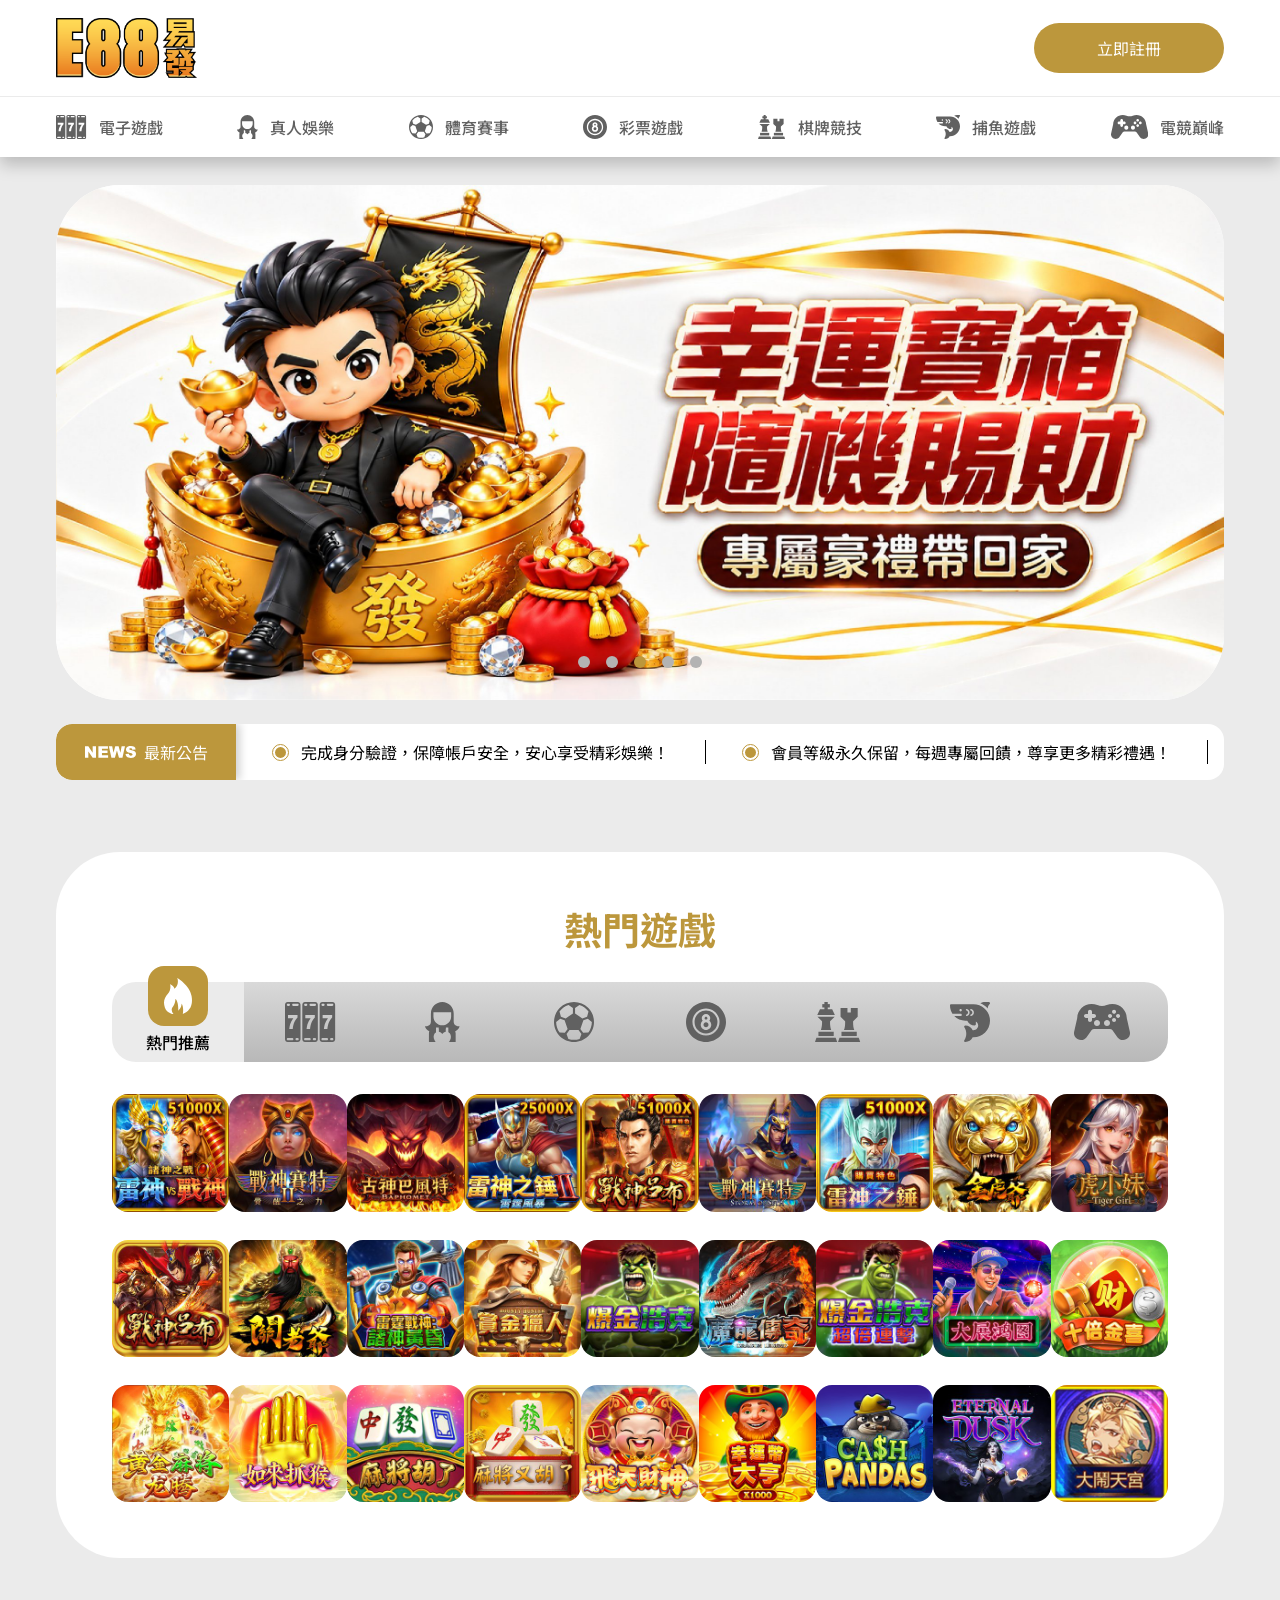
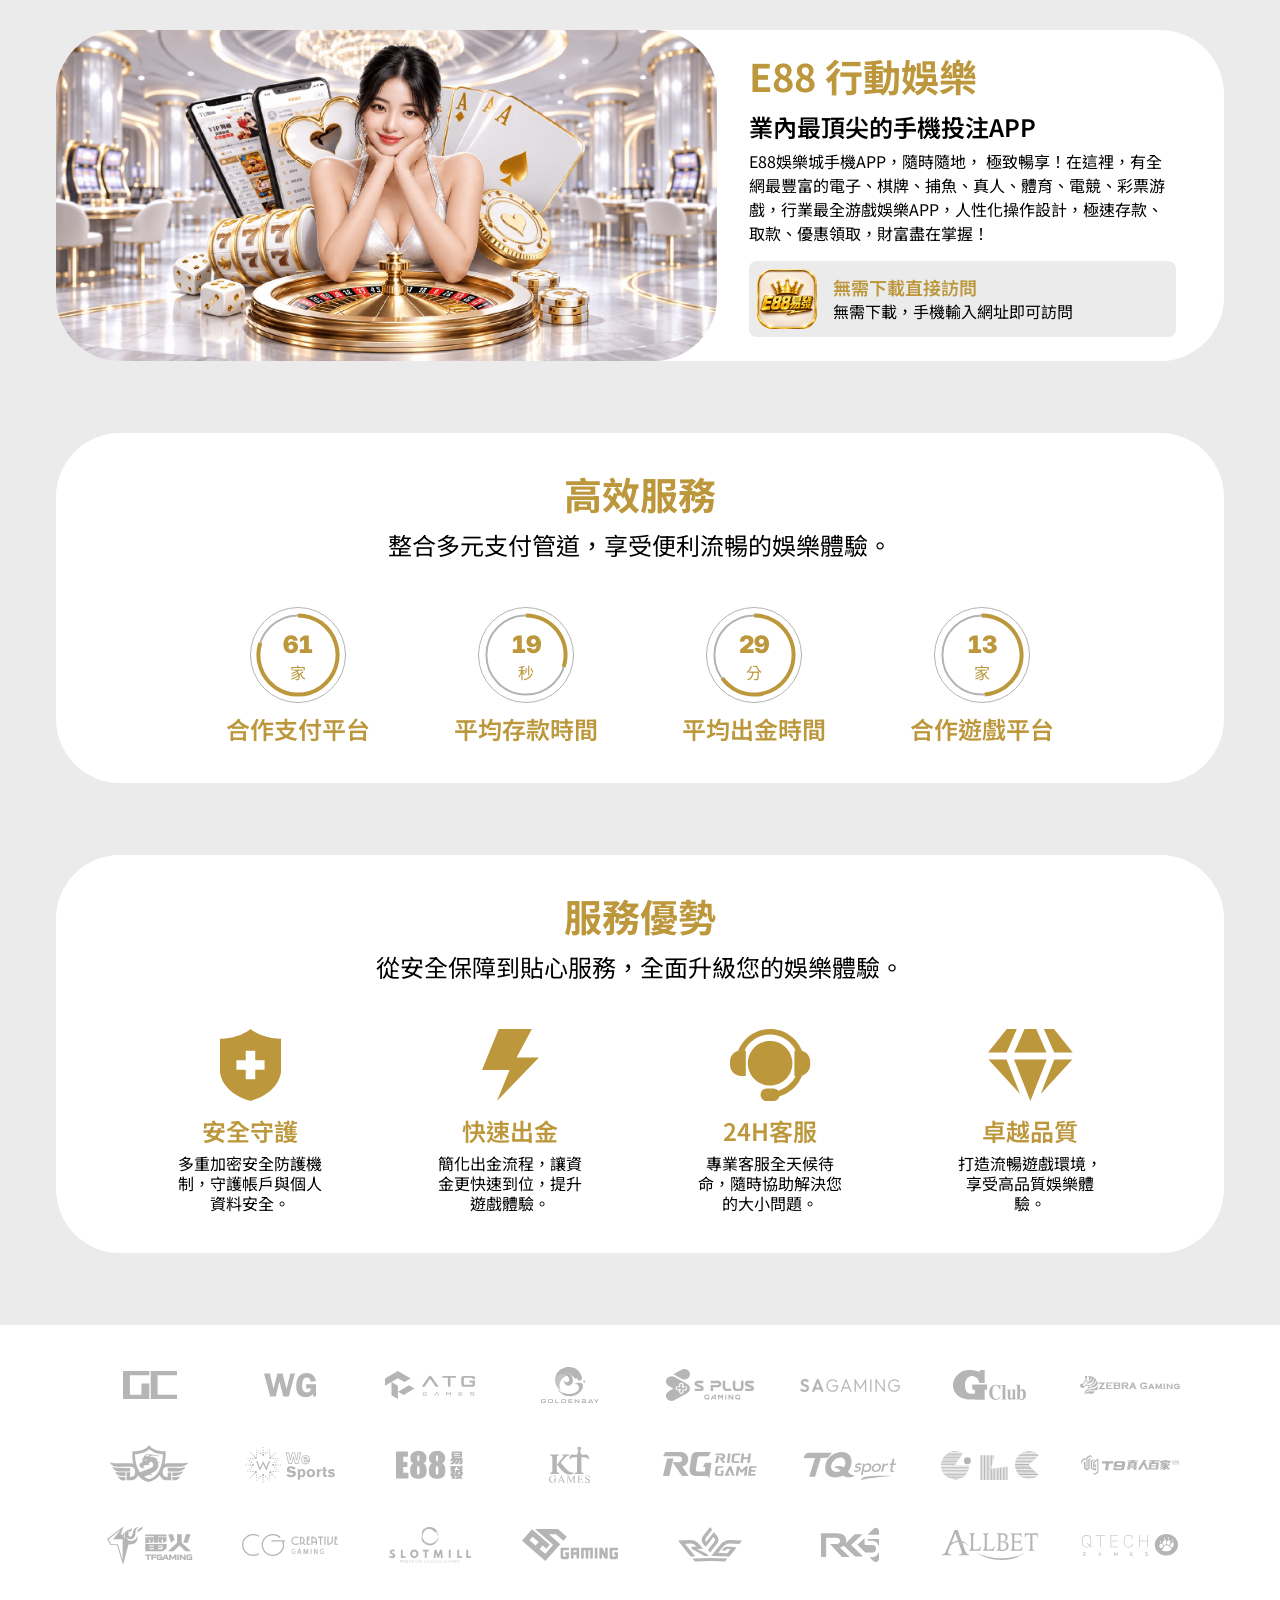
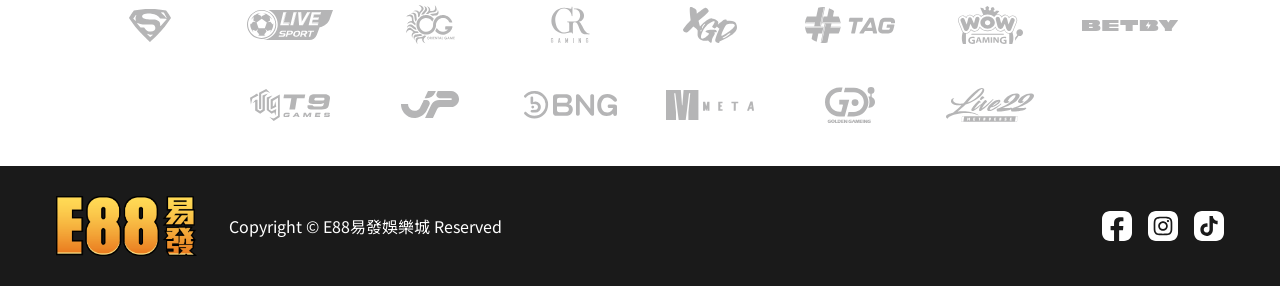
==== index.html @ bfb4b24e "upload" ====
<!doctype html>
<html lang="zh-Hant-TW">
<head>
  <meta charset="utf-8">
  <meta name="viewport" content="width=device-width, initial-scale=1">
  <title>E88易發娛樂城｜真人、電子與多元遊戲的線上娛樂平台</title>
  <link rel="icon" href="favicon.ico" sizes="any">
  <link rel="icon" type="image/png" sizes="32x32" href="assets/favicon/favicon-32.png">
  <link rel="icon" type="image/png" sizes="192x192" href="assets/favicon/favicon-192.png">
  <link rel="apple-touch-icon" href="assets/favicon/apple-touch-icon.png">
  <link rel="preconnect" href="https://fonts.googleapis.com">
  <link rel="preconnect" href="https://fonts.gstatic.com" crossorigin>
  <link href="https://fonts.googleapis.com/css2?family=Inter:wght@900&family=Noto+Sans+TC:wght@400;500;600;700&display=swap" rel="stylesheet">
  <link rel="stylesheet" href="styles.css">
</head>
<body>

<!-- ===== Header ===== -->
<header class="site-header">
  <div class="topbar">
    <div class="container topbar__inner">
      <a href="#" class="logo"><img src="assets/img/logo.png" alt="E88 易發娛樂城"></a>
      <a href="https://e88game.com/pc/new_register" class="btn-primary">立即註冊</a>
    </div>
  </div>
  <nav class="catnav" aria-label="遊戲分類">
    <ul class="container catnav__list">
      <li><button type="button" class="catnav__item" data-menu="slot" aria-expanded="false" aria-controls="menu-slot"><svg class="catnav__icon" viewBox="0 0 51 40" width="30.6" height="24" aria-hidden="true"><path d="M12.8411 0H2.67176C1.19668 0 0 1.19668 0 2.67177V37.3282C0 38.8033 1.19668 40 2.67176 40H12.8411C14.3162 40 15.5128 38.8033 15.5128 37.3282V2.67177C15.5128 1.19668 14.3178 0 12.8411 0ZM2.86063 1.79746H3.94822C4.53434 1.79746 5.01139 2.27288 5.01139 2.86063C5.01139 3.44676 4.53597 3.9238 3.94822 3.9238H2.86063C2.2745 3.9238 1.79745 3.44839 1.79745 2.86063C1.79908 2.27288 2.2745 1.79746 2.86063 1.79746ZM7.31356 38.2025H2.86063C2.2745 38.2025 1.79745 37.7271 1.79745 37.1394C1.79745 36.5532 2.27287 36.0762 2.86063 36.0762H7.31193C7.89806 36.0762 8.3751 36.5516 8.3751 37.1394C8.3751 37.7271 7.89969 38.2025 7.31356 38.2025ZM7.74502 27.0384H4.25593C4.46108 25.057 4.75414 23.4468 5.13838 22.2061C5.78963 20.0847 6.85117 18.0707 8.32137 16.1657H2.99413V12.9632H12.5203V15.4754C11.4848 16.4474 10.578 17.6799 9.79809 19.1762C8.60793 21.4897 7.92411 24.1094 7.74502 27.0384ZM12.6538 38.2025H11.5662C10.9801 38.2025 10.5031 37.7271 10.5031 37.1394C10.5031 36.5532 10.9785 36.0762 11.5662 36.0762H12.6538C13.24 36.0762 13.717 36.5516 13.717 37.1394C13.7154 37.7271 13.24 38.2025 12.6538 38.2025ZM12.6538 3.92217H8.20252C7.61639 3.92217 7.13935 3.44676 7.13935 2.859C7.13935 2.27288 7.61477 1.79583 8.20252 1.79583H12.6538C13.24 1.79583 13.717 2.27125 13.717 2.859C13.7154 3.44676 13.24 3.92217 12.6538 3.92217Z" fill="currentColor"/>
<path d="M30.1609 0H19.9916C18.5165 0 17.3198 1.19668 17.3198 2.67177V37.3282C17.3198 38.8033 18.5165 40 19.9916 40H30.1609C31.636 40 32.8327 38.8033 32.8327 37.3282V2.67177C32.8327 1.19668 31.636 0 30.1609 0ZM20.1804 1.79746H21.268C21.8542 1.79746 22.3312 2.27288 22.3312 2.86063C22.3312 3.44676 21.8558 3.9238 21.268 3.9238H20.1804C19.5943 3.9238 19.1173 3.44839 19.1173 2.86063C19.1173 2.27288 19.5927 1.79746 20.1804 1.79746ZM24.6318 38.2025H20.1804C19.5943 38.2025 19.1173 37.7271 19.1173 37.1394C19.1173 36.5532 19.5927 36.0762 20.1804 36.0762H24.6318C25.2179 36.0762 25.6949 36.5516 25.6949 37.1394C25.6949 37.7271 25.2195 38.2025 24.6318 38.2025ZM25.0648 27.0384H21.5741C21.7793 25.057 22.0723 23.4468 22.4566 22.2061C23.1078 20.0847 24.1694 18.0707 25.6396 16.1657H20.3123V12.9632H29.8385V15.4754C28.803 16.4474 27.8962 17.6799 27.1163 19.1762C25.9277 21.4897 25.2439 24.1094 25.0648 27.0384ZM29.972 38.2025H28.8844C28.2983 38.2025 27.8213 37.7271 27.8213 37.1394C27.8213 36.5532 28.2967 36.0762 28.8844 36.0762H29.972C30.5582 36.0762 31.0352 36.5516 31.0352 37.1394C31.0352 37.7271 30.5598 38.2025 29.972 38.2025ZM29.972 3.92217H25.5207C24.9346 3.92217 24.4575 3.44676 24.4575 2.859C24.4575 2.27288 24.933 1.79583 25.5207 1.79583H29.972C30.5582 1.79583 31.0352 2.27125 31.0352 2.859C31.0352 3.44676 30.5598 3.92217 29.972 3.92217Z" fill="currentColor"/>
<path d="M47.4812 0H37.3119C35.8368 0 34.6401 1.19668 34.6401 2.67177V37.3282C34.6401 38.8033 35.8368 40 37.3119 40H47.4812C48.9563 40 50.153 38.8033 50.153 37.3282V2.67177C50.153 1.19668 48.9563 0 47.4812 0ZM37.5008 1.79746H38.5884C39.1745 1.79746 39.6515 2.27288 39.6515 2.86063C39.6515 3.44676 39.1761 3.9238 38.5884 3.9238H37.5008C36.9146 3.9238 36.4376 3.44839 36.4376 2.86063C36.4376 2.27288 36.913 1.79746 37.5008 1.79746ZM41.9521 38.2025H37.5008C36.9146 38.2025 36.4376 37.7271 36.4376 37.1394C36.4376 36.5532 36.913 36.0762 37.5008 36.0762H41.9521C42.5382 36.0762 43.0152 36.5516 43.0152 37.1394C43.0152 37.7271 42.5382 38.2025 41.9521 38.2025ZM42.3852 27.0384H38.8944C39.0996 25.057 39.3927 23.4468 39.7769 22.2061C40.4281 20.0847 41.4897 18.0707 42.9599 16.1657H37.6326V12.9632H47.1588V15.4754C46.1233 16.4474 45.2165 17.6799 44.4366 19.1762C43.2481 21.4897 42.5642 24.1094 42.3852 27.0384ZM47.2923 38.2025H46.2047C45.6186 38.2025 45.1416 37.7271 45.1416 37.1394C45.1416 36.5532 45.617 36.0762 46.2047 36.0762H47.2923C47.8785 36.0762 48.3555 36.5516 48.3555 37.1394C48.3555 37.7271 47.8785 38.2025 47.2923 38.2025ZM47.2923 3.92217H42.8394C42.2533 3.92217 41.7762 3.44676 41.7762 2.859C41.7762 2.27288 42.2516 1.79583 42.8394 1.79583H47.2907C47.8768 1.79583 48.3539 2.27125 48.3539 2.859C48.3555 3.44676 47.8785 3.92217 47.2923 3.92217Z" fill="currentColor"/></svg>電子遊戲</button></li>
      <li><button type="button" class="catnav__item" data-menu="live" aria-expanded="false" aria-controls="menu-live"><svg class="catnav__icon" viewBox="0 0 35 40" width="21.0" height="24" aria-hidden="true"><path d="M8.80523 36.1304C8.24198 33.8763 9.2024 31.2969 11.0094 30.232V24.733H10.7354C6.9796 24.733 3.93457 27.7781 3.93457 31.5338V40H10.9049C10.9049 39.9988 9.53571 39.0535 8.80523 36.1304Z" fill="currentColor"/>
<path d="M23.8561 24.733H23.582V30.232C25.3891 31.2981 26.3495 33.8774 25.7863 36.1304C25.0558 39.0535 23.6866 39.9988 23.6866 39.9988H30.6569V31.5327C30.6569 27.7769 27.6119 24.733 23.8561 24.733Z" fill="currentColor"/>
<path d="M17.2957 32.0042C17.2957 32.0042 18.4825 30.2622 20.7344 29.8255V24.733H13.8569V29.8255C16.1088 30.2622 17.2957 32.0042 17.2957 32.0042Z" fill="currentColor"/>
<path d="M28.6944 19.6429V11.3985C28.6944 5.10292 23.5914 0 17.2958 0C11.0002 0 5.89728 5.10292 5.89728 11.3985V19.6429C5.89728 24.4845 0 24.3649 0 24.3649C0 24.3649 1.49813 31.4944 11.0107 30.1809V25.6087H13.8583V26.7596C14.9255 26.4692 16.0636 26.0976 17.297 25.6087C18.5303 26.0976 19.6684 26.4692 20.7357 26.7596V25.6087H23.5833V30.1809C33.0958 31.4944 34.594 24.3649 34.594 24.3649C34.594 24.3649 28.6944 24.4833 28.6944 19.6429ZM26.1499 14.4645C26.1499 19.3549 22.1862 23.3185 17.2958 23.3185C12.4054 23.3185 8.44177 19.3549 8.44177 14.4645V10.3475H26.1499V14.4645Z" fill="currentColor"/></svg>真人娛樂</button></li>
      <li><button type="button" class="catnav__item" data-menu="sports" aria-expanded="false" aria-controls="menu-sports"><svg class="catnav__icon" viewBox="0 0 40 40" width="24.0" height="24" aria-hidden="true"><path d="M19.9923 40C8.96774 40 0 31.0284 0 20C0 14.5974 2.08516 9.55226 5.86968 5.79226C9.63097 2.05677 14.6465 0 19.9923 0C25.3419 0 30.3626 2.06065 34.129 5.80129C37.9148 9.56258 40 14.6052 40 20C40 31.0284 31.0245 40 19.9923 40ZM14.3716 36.9342C16.2 37.5381 18.0903 37.8452 19.991 37.8452C21.8916 37.8452 23.7819 37.5394 25.6116 36.9342L27.4219 32.0426L24.5006 27.9729H15.4903L12.569 32.0439L14.3716 36.9342ZM29.169 30.7806L34.3561 30.5768C36.6387 27.4877 37.8452 23.8335 37.8452 20C37.8452 19.9677 37.8439 19.9342 37.8413 19.8994C37.8413 19.8955 37.8413 19.8916 37.8413 19.8877L33.7768 16.6852L29.391 18.329L26.3652 26.8787L29.169 30.7806ZM10.8232 30.7806L13.6194 26.8864L10.5935 18.329L6.21548 16.6852L2.15484 19.8929V20C2.15484 23.8413 3.35742 27.4955 5.63484 30.5768L10.8232 30.7806ZM28.351 16.4168L33.0774 14.64L34.5071 9.55871C32.2942 6.46581 29.0761 4.13806 25.4219 2.98581L21.071 5.88645V11.5535L28.351 16.4168ZM11.6335 16.4168L18.9148 11.5548V5.88774L14.5716 2.9871C10.929 4.13548 7.70968 6.46452 5.48645 9.56L6.91613 14.6413L11.6335 16.4168Z" fill="currentColor"/></svg>體育賽事</button></li>
      <li><button type="button" class="catnav__item" data-menu="lottery" aria-expanded="false" aria-controls="menu-lottery"><svg class="catnav__icon" viewBox="0 0 40 40" width="24.0" height="24" aria-hidden="true"><path d="M19.9999 20.3471C18.6283 20.3471 17.5122 21.4632 17.5122 22.8348C17.5122 24.2065 18.6283 25.3226 19.9999 25.3226C21.3716 25.3226 22.4877 24.2065 22.4877 22.8348C22.4877 21.4632 21.3716 20.3471 19.9999 20.3471Z" fill="currentColor"/>
<path d="M20 17.5729C20.7974 17.5729 21.4477 16.9239 21.4477 16.1252C21.4477 15.3265 20.7987 14.6774 20 14.6774C19.2013 14.6774 18.5522 15.3265 18.5522 16.1252C18.5522 16.9239 19.2013 17.5729 20 17.5729Z" fill="currentColor"/>
<path d="M20.0003 8.54709C13.6854 8.54709 8.54736 13.6852 8.54736 20C8.54736 26.3148 13.6854 31.4529 20.0003 31.4529C26.3151 31.4529 31.4532 26.3148 31.4532 20C31.4532 13.6852 26.3151 8.54709 20.0003 8.54709ZM20.0003 28.0955C17.0983 28.0955 14.7383 25.7355 14.7383 22.8335C14.7383 21.1832 15.5035 19.7097 16.6957 18.7445C16.1228 18.0245 15.7783 17.1148 15.7783 16.1252C15.7783 13.7974 17.6725 11.9032 20.0003 11.9032C22.328 11.9032 24.2209 13.7974 24.2209 16.1252C24.2209 17.1148 23.8764 18.0245 23.3035 18.7445C24.4958 19.7097 25.2609 21.1832 25.2609 22.8335C25.2622 25.7355 22.9022 28.0955 20.0003 28.0955Z" fill="currentColor"/>
<path d="M20 0C8.95484 0 0 8.95484 0 20C0 31.0452 8.95484 40 20 40C31.0452 40 40 31.0452 40 20C40 8.95484 31.0452 0 20 0ZM20 33.5639C12.52 33.5639 6.43484 27.4787 6.43484 19.9987C6.43484 12.5187 12.5213 6.43484 20 6.43484C27.4787 6.43484 33.5652 12.52 33.5652 20C33.5652 27.48 27.48 33.5639 20 33.5639Z" fill="currentColor"/></svg>彩票遊戲</button></li>
      <li><button type="button" class="catnav__item" data-menu="chess" aria-expanded="false" aria-controls="menu-chess"><svg class="catnav__icon" viewBox="0 0 46 40" width="27.6" height="24" aria-hidden="true"><path d="M17.1735 7.20706H11.3038H10.8413H4.97282L2.26855 13.0113H10.8413H11.3038H19.8765L17.1735 7.20706Z" fill="currentColor"/>
<path d="M2.5 14.8111L7.05036 19.3615C7.05036 19.3615 7.38053 24.4399 5.92883 28.0665H11.0727H16.2166C14.7662 24.4399 15.0951 19.3615 15.0951 19.3615L19.6467 14.8111H2.5Z" fill="currentColor"/>
<path d="M18.7165 29.7456H3.42871V34.0326H18.7165V29.7456Z" fill="currentColor"/>
<path d="M22.1454 40H0L1.45298 35.713H20.6925L22.1454 40Z" fill="currentColor"/>
<path d="M14.8651 2.11072H7.28027V5.47403H14.8651V2.11072Z" fill="currentColor"/>
<path d="M9.3916 4.76837e-06V10.4201H12.7549V4.76837e-06H9.3916Z" fill="currentColor"/>
<path d="M28.9863 28.0665H34.1302H39.274C37.8236 24.4399 38.1525 19.3615 38.1525 19.3615L42.7029 14.8111V6.07526H35.8105V10.4214H32.4472V6.07526H25.5562V14.8111L30.1065 19.3615C30.1065 19.3615 30.4367 24.4386 28.9863 28.0665Z" fill="currentColor"/>
<path d="M41.7741 29.7456H26.4863V34.0326H41.7741V29.7456Z" fill="currentColor"/>
<path d="M43.7501 35.713H24.5106L23.0576 40H45.2031L43.7501 35.713Z" fill="currentColor"/></svg>棋牌競技</button></li>
      <li><button type="button" class="catnav__item" data-menu="fishing" aria-expanded="false" aria-controls="menu-fishing"><svg class="catnav__icon" viewBox="0 0 40 40" width="24.0" height="24" aria-hidden="true"><path d="M23.516 2.34439H1.17219C0.524917 2.34439 0 2.86808 0 3.51658C0 6.53759 0.894439 9.34937 2.4178 11.7194H10.6256C11.2729 11.7194 11.7978 12.2431 11.7978 12.8916C11.7978 13.5389 11.2741 14.0638 10.6256 14.0638H4.26663C7.0405 16.9466 11.0049 18.7513 15.3119 18.7513H17.2758C18.5948 21.5203 21.4213 23.5172 24.687 23.5172C25.3343 23.5172 25.8592 22.9935 25.8592 22.345V19.3778C27.2737 20.1988 28.2024 21.8115 28.2024 23.516C28.2024 26.1014 26.1002 28.2035 23.5148 28.2035H22.6938C21.3442 25.3685 18.4761 23.516 15.3107 23.516C14.8775 23.516 14.4811 23.7546 14.2768 24.1351C14.0724 24.5156 14.0957 24.9781 14.3355 25.3379C16.9197 29.2142 16.9197 34.303 14.3355 38.1781C14.0957 38.5378 14.0736 39.0003 14.2768 39.3809C14.4799 39.7614 14.8775 40 15.3107 40C18.4749 40 21.3442 38.1475 22.6938 35.3125H23.5148C32.562 35.3125 39.9989 27.796 39.9989 18.7501C39.9989 9.70421 32.5632 2.34439 23.516 2.34439ZM10.6256 9.37507C9.97832 9.37507 9.4534 8.85015 9.4534 8.20288C9.4534 7.55561 9.97832 7.03069 10.6256 7.03069C11.2729 7.03069 11.7978 7.55561 11.7978 8.20288C11.7978 8.85015 11.2729 9.37507 10.6256 9.37507ZM16.998 14.0259C16.9234 14.0479 16.8475 14.0589 16.7741 14.0589C16.4315 14.0589 16.1158 13.835 16.0143 13.49C15.8907 13.0703 16.1305 12.6298 16.5502 12.5062C17.4116 12.2529 18.0136 11.4466 18.0136 10.5473C18.0136 9.60021 17.3724 8.78408 16.4547 8.56261C16.0289 8.46106 15.7683 8.03158 15.8711 7.607C15.9739 7.18119 16.4095 6.91813 16.8267 7.02335C18.459 7.41735 19.5993 8.86728 19.5993 10.5485C19.5981 12.1452 18.5299 13.5756 16.998 14.0259ZM21.3001 14.0259C21.2255 14.0479 21.1496 14.0589 21.0762 14.0589C20.7336 14.0589 20.4179 13.835 20.3164 13.49C20.1928 13.0703 20.4326 12.6298 20.8523 12.5062C21.7137 12.2529 22.3157 11.4466 22.3157 10.5473C22.3157 9.60021 21.6745 8.78408 20.7569 8.56261C20.331 8.46106 20.0704 8.03158 20.1732 7.607C20.276 7.18119 20.7091 6.91813 21.1288 7.02335C22.7611 7.41735 23.9015 8.86728 23.9015 10.5485C23.9015 12.1452 22.8321 13.5756 21.3001 14.0259Z" fill="currentColor"/>
<path d="M37.6974 6.43357C37.7965 4.77685 38.4817 3.17763 39.6576 2.00055C39.9929 1.66529 40.0932 1.16117 39.9121 0.723134C39.731 0.285093 39.3028 0 38.8292 0H35.112C33.465 0 31.7814 0.485761 30.373 1.31657C33.1848 2.42758 35.7385 4.19442 37.6974 6.43357Z" fill="currentColor"/></svg>捕魚遊戲</button></li>
      <li><button type="button" class="catnav__item" data-menu="esports" aria-expanded="false" aria-controls="menu-esports"><svg class="catnav__icon" viewBox="0 0 56 36" width="37.3" height="24" aria-hidden="true"><path d="M55.9028 28.0018L52.7576 13.9117C52.6593 6.22515 46.2315 0 38.3452 0C36.3922 0 34.4967 0.376686 32.7146 1.11796C29.7949 2.33122 26.2081 2.33424 23.2854 1.11796C21.5018 0.376686 19.6062 0 17.6532 0C9.76551 0 3.33764 6.22515 3.23931 13.9117L0.0972367 28.0018C-0.238604 29.9594 0.30449 31.9623 1.58734 33.4963C2.9186 35.0878 4.88523 36 6.98197 36C9.10291 36 11.0816 35.0711 12.4144 33.4509L17.7001 25.9883C18.2689 25.2955 19.1252 24.8976 20.0495 24.8976H35.952C36.8763 24.8976 37.7341 25.2939 38.3014 25.9883L43.5841 33.4509C44.9168 35.0711 46.8956 36 49.0165 36C51.1148 36 53.0784 35.0878 54.4111 33.4963C55.6925 31.9639 56.2386 29.9609 55.9028 28.0018ZM15.9982 17.9372C14.8939 17.9372 13.9983 17.0356 13.9983 15.9237V13.9102H11.9984C10.8941 13.9102 9.99848 13.0085 9.99848 11.8966C9.99848 10.7847 10.8941 9.88309 11.9984 9.88309H13.9983V7.86956C13.9983 6.75766 14.8939 5.85603 15.9982 5.85603C17.1026 5.85603 17.9981 6.75766 17.9981 7.86956V9.88309H19.9981C21.1024 9.88309 21.998 10.7847 21.998 11.8966C21.998 13.0085 21.1024 13.9102 19.9981 13.9102H17.9981V15.9237C17.9981 17.0356 17.1026 17.9372 15.9982 17.9372ZM22.9979 21.9628C21.3429 21.9628 19.9981 20.6088 19.9981 18.9432C19.9981 17.2776 21.3444 15.9237 22.9979 15.9237C24.6529 15.9237 25.9978 17.2776 25.9978 18.9432C25.9993 20.6088 24.6529 21.9628 22.9979 21.9628ZM40.0381 5.85906H40.0592C41.1636 5.85906 42.0592 6.76068 42.0592 7.87259C42.0592 8.98449 41.1621 9.88612 40.0592 9.88612C38.9534 9.88612 38.0487 8.98449 38.0487 7.87259C38.0487 6.76068 38.9352 5.85906 40.0381 5.85906ZM32.999 21.9628C31.344 21.9628 29.9992 20.6088 29.9992 18.9432C29.9992 17.2776 31.3455 15.9237 32.999 15.9237C34.654 15.9237 35.9989 17.2776 35.9989 18.9432C35.9989 20.6088 34.654 21.9628 32.999 21.9628ZM36.0594 13.9117C34.9536 13.9117 34.0489 13.01 34.0489 11.8981C34.0489 10.7862 34.9339 9.88461 36.0367 9.88461H36.0579C37.1622 9.88461 38.0578 10.7862 38.0578 11.8981C38.0578 13.01 37.1638 13.9117 36.0594 13.9117ZM40.0592 17.9372C38.9534 17.9372 38.0487 17.0356 38.0487 15.9237C38.0487 14.8118 38.9337 13.9102 40.0366 13.9102H40.0577C41.1621 13.9102 42.0576 14.8118 42.0576 15.9237C42.0592 17.0356 41.1636 17.9372 40.0592 17.9372ZM44.0606 13.9117C42.9547 13.9117 42.0501 13.01 42.0501 11.8981C42.0501 10.7862 42.9351 9.88461 44.0379 9.88461H44.0591C45.1634 9.88461 46.059 10.7862 46.059 11.8981C46.059 13.01 45.1634 13.9117 44.0606 13.9117Z" fill="currentColor"/></svg>電競巔峰</button></li>
    </ul>
  </nav>
  <div class="platform-menus" aria-hidden="true">
    <div class="platform-menus__inner">
    <div class="platform-menu" id="menu-slot" role="region" aria-label="電子遊戲平台">
      <ul class="platform-menu__row">
        <li><a href="#" class="platform-card" aria-label="E88電子"><img src="assets/platform-art/slot-01.png" alt="" width="212" height="212" loading="lazy"></a></li>
        <li><a href="#" class="platform-card" aria-label="ATG電子"><img src="assets/platform-art/slot-02.png" alt="" width="212" height="212" loading="lazy"></a></li>
        <li><a href="#" class="platform-card" aria-label="RSG電子"><img src="assets/platform-art/slot-03.png" alt="" width="212" height="212" loading="lazy"></a></li>
        <li><a href="#" class="platform-card" aria-label="Qtech電子"><img src="assets/platform-art/slot-04.png" alt="" width="212" height="212" loading="lazy"></a></li>
        <li><a href="#" class="platform-card" aria-label="T9電子"><img src="assets/platform-art/slot-05.png" alt="" width="212" height="212" loading="lazy"></a></li>
        <li><a href="#" class="platform-card" aria-label="KT電子"><img src="assets/platform-art/slot-06.png" alt="" width="212" height="212" loading="lazy"></a></li>
        <li><a href="#" class="platform-card" aria-label="AS電子"><img src="assets/platform-art/slot-07.png" alt="" width="212" height="212" loading="lazy"></a></li>
        <li><a href="#" class="platform-card" aria-label="TAG電子"><img src="assets/platform-art/slot-08.png" alt="" width="212" height="212" loading="lazy"></a></li>
        <li><a href="#" class="platform-card" aria-label="AT電子"><img src="assets/platform-art/slot-09.png" alt="" width="212" height="212" loading="lazy"></a></li>
        <li><a href="#" class="platform-card" aria-label="SLOTMILL電子"><img src="assets/platform-art/slot-10.png" alt="" width="212" height="212" loading="lazy"></a></li>
        <li><a href="#" class="platform-card" aria-label="GR電子"><img src="assets/platform-art/slot-11.png" alt="" width="212" height="212" loading="lazy"></a></li>
        <li><a href="#" class="platform-card" aria-label="BNG電子"><img src="assets/platform-art/slot-12.png" alt="" width="212" height="212" loading="lazy"></a></li>
        <li><a href="#" class="platform-card" aria-label="CG電子"><img src="assets/platform-art/slot-13.png" alt="" width="212" height="212" loading="lazy"></a></li>
        <li><a href="#" class="platform-card" aria-label="RG電子"><img src="assets/platform-art/slot-14.png" alt="" width="212" height="212" loading="lazy"></a></li>
        <li><a href="#" class="platform-card" aria-label="GLC電子"><img src="assets/platform-art/slot-15.png" alt="" width="212" height="212" loading="lazy"></a></li>
        <li><a href="#" class="platform-card" aria-label="WOW電子"><img src="assets/platform-art/slot-16.png" alt="" width="212" height="212" loading="lazy"></a></li>
        <li><a href="#" class="platform-card" aria-label="OG電子"><img src="assets/platform-art/slot-17.png" alt="" width="212" height="212" loading="lazy"></a></li>
        <li><a href="#" class="platform-card" aria-label="ZG電子"><img src="assets/platform-art/slot-18.png" alt="" width="212" height="212" loading="lazy"></a></li>
        <li><a href="#" class="platform-card" aria-label="SPLUS電子"><img src="assets/platform-art/slot-19.png" alt="" width="212" height="212" loading="lazy"></a></li>
        <li><a href="#" class="platform-card" aria-label="Live22電子"><img src="assets/platform-art/slot-20.png" alt="" width="212" height="212" loading="lazy"></a></li>
        <li><a href="#" class="platform-card" aria-label="RK5電子"><img src="assets/platform-art/slot-21.png" alt="" width="212" height="212" loading="lazy"></a></li>
        <li><a href="#" class="platform-card" aria-label="GB電子"><img src="assets/platform-art/slot-22.png" alt="" width="212" height="212" loading="lazy"></a></li>
        <li><a href="#" class="platform-card" aria-label="GD電子"><img src="assets/platform-art/slot-23.png" alt="" width="212" height="212" loading="lazy"></a></li>
      </ul>
      <button type="button" class="platform-menu__arrow platform-menu__arrow--prev" aria-label="上一組平台"><svg viewBox="0 0 24 24" width="24" height="24" aria-hidden="true"><path d="M15 5l-7 7 7 7" fill="none" stroke="currentColor" stroke-width="2.5" stroke-linecap="round" stroke-linejoin="round"/></svg></button>
      <button type="button" class="platform-menu__arrow platform-menu__arrow--next" aria-label="下一組平台"><svg viewBox="0 0 24 24" width="24" height="24" aria-hidden="true"><path d="M9 5l7 7-7 7" fill="none" stroke="currentColor" stroke-width="2.5" stroke-linecap="round" stroke-linejoin="round"/></svg></button>
    </div>
    <div class="platform-menu" id="menu-live" role="region" aria-label="真人娛樂平台">
      <ul class="platform-menu__row">
        <li><a href="#" class="platform-card" aria-label="JP真人"><img src="assets/platform-art/live-01.png" alt="" width="212" height="212" loading="lazy"></a></li>
        <li><a href="#" class="platform-card" aria-label="RG真人"><img src="assets/platform-art/live-02.png" alt="" width="212" height="212" loading="lazy"></a></li>
        <li><a href="#" class="platform-card" aria-label="T9真人"><img src="assets/platform-art/live-03.png" alt="" width="212" height="212" loading="lazy"></a></li>
        <li><a href="#" class="platform-card" aria-label="DG真人"><img src="assets/platform-art/live-04.png" alt="" width="212" height="212" loading="lazy"></a></li>
        <li><a href="#" class="platform-card" aria-label="OG真人"><img src="assets/platform-art/live-05.png" alt="" width="212" height="212" loading="lazy"></a></li>
        <li><a href="#" class="platform-card" aria-label="GClub真人"><img src="assets/platform-art/live-06.png" alt="" width="212" height="212" loading="lazy"></a></li>
        <li><a href="#" class="platform-card" aria-label="META真人"><img src="assets/platform-art/live-07.png" alt="" width="212" height="212" loading="lazy"></a></li>
        <li><a href="#" class="platform-card" aria-label="ALLBET真人"><img src="assets/platform-art/live-08.png" alt="" width="212" height="212" loading="lazy"></a></li>
        <li><a href="#" class="platform-card" aria-label="SA真人"><img src="assets/platform-art/live-09.png" alt="" width="212" height="212" loading="lazy"></a></li>
      </ul>
      <button type="button" class="platform-menu__arrow platform-menu__arrow--prev" aria-label="上一組平台"><svg viewBox="0 0 24 24" width="24" height="24" aria-hidden="true"><path d="M15 5l-7 7 7 7" fill="none" stroke="currentColor" stroke-width="2.5" stroke-linecap="round" stroke-linejoin="round"/></svg></button>
      <button type="button" class="platform-menu__arrow platform-menu__arrow--next" aria-label="下一組平台"><svg viewBox="0 0 24 24" width="24" height="24" aria-hidden="true"><path d="M9 5l7 7-7 7" fill="none" stroke="currentColor" stroke-width="2.5" stroke-linecap="round" stroke-linejoin="round"/></svg></button>
    </div>
    <div class="platform-menu" id="menu-sports" role="region" aria-label="體育賽事平台">
      <ul class="platform-menu__row">
        <li><a href="#" class="platform-card" aria-label="SUPER體育"><img src="assets/platform-art/sports-01.png" alt="" width="212" height="212" loading="lazy"></a></li>
        <li><a href="#" class="platform-card" aria-label="WE體育"><img src="assets/platform-art/sports-02.png" alt="" width="212" height="212" loading="lazy"></a></li>
        <li><a href="#" class="platform-card" aria-label="WG體育"><img src="assets/platform-art/sports-03.png" alt="" width="212" height="212" loading="lazy"></a></li>
        <li><a href="#" class="platform-card" aria-label="BETBY體育"><img src="assets/platform-art/sports-04.png" alt="" width="212" height="212" loading="lazy"></a></li>
        <li><a href="#" class="platform-card" aria-label="保利體育"><img src="assets/platform-art/sports-05.png" alt="" width="212" height="212" loading="lazy"></a></li>
        <li><a href="#" class="platform-card" aria-label="LIVE體育"><img src="assets/platform-art/sports-06.png" alt="" width="212" height="212" loading="lazy"></a></li>
        <li><a href="#" class="platform-card" aria-label="TQ天群體育"><img src="assets/platform-art/sports-07.png" alt="" width="212" height="212" loading="lazy"></a></li>
      </ul>
      <button type="button" class="platform-menu__arrow platform-menu__arrow--prev" aria-label="上一組平台"><svg viewBox="0 0 24 24" width="24" height="24" aria-hidden="true"><path d="M15 5l-7 7 7 7" fill="none" stroke="currentColor" stroke-width="2.5" stroke-linecap="round" stroke-linejoin="round"/></svg></button>
      <button type="button" class="platform-menu__arrow platform-menu__arrow--next" aria-label="下一組平台"><svg viewBox="0 0 24 24" width="24" height="24" aria-hidden="true"><path d="M9 5l7 7-7 7" fill="none" stroke="currentColor" stroke-width="2.5" stroke-linecap="round" stroke-linejoin="round"/></svg></button>
    </div>
    <div class="platform-menu" id="menu-lottery" role="region" aria-label="彩票遊戲平台">
      <ul class="platform-menu__row">
        <li><a href="#" class="platform-card" aria-label="GC彩票"><img src="assets/platform-art/lottery-01.png" alt="" width="212" height="212" loading="lazy"></a></li>
        <li><a href="#" class="platform-card" aria-label="WG彩票"><img src="assets/platform-art/lottery-02.png" alt="" width="212" height="212" loading="lazy"></a></li>
      </ul>
      <button type="button" class="platform-menu__arrow platform-menu__arrow--prev" aria-label="上一組平台"><svg viewBox="0 0 24 24" width="24" height="24" aria-hidden="true"><path d="M15 5l-7 7 7 7" fill="none" stroke="currentColor" stroke-width="2.5" stroke-linecap="round" stroke-linejoin="round"/></svg></button>
      <button type="button" class="platform-menu__arrow platform-menu__arrow--next" aria-label="下一組平台"><svg viewBox="0 0 24 24" width="24" height="24" aria-hidden="true"><path d="M9 5l7 7-7 7" fill="none" stroke="currentColor" stroke-width="2.5" stroke-linecap="round" stroke-linejoin="round"/></svg></button>
    </div>
    <div class="platform-menu" id="menu-chess" role="region" aria-label="棋牌競技平台">
      <ul class="platform-menu__row">
        <li><a href="#" class="platform-card" aria-label="GR棋牌"><img src="assets/platform-art/chess-01.png" alt="" width="212" height="212" loading="lazy"></a></li>
        <li><a href="#" class="platform-card" aria-label="高登棋牌"><img src="assets/platform-art/chess-02.png" alt="" width="212" height="212" loading="lazy"></a></li>
        <li><a href="#" class="platform-card" aria-label="RG棋牌"><img src="assets/platform-art/chess-03.png" alt="" width="212" height="212" loading="lazy"></a></li>
        <li><a href="#" class="platform-card" aria-label="Qtech棋牌"><img src="assets/platform-art/chess-04.png" alt="" width="212" height="212" loading="lazy"></a></li>
        <li><a href="#" class="platform-card" aria-label="GLC棋牌"><img src="assets/platform-art/chess-05.png" alt="" width="212" height="212" loading="lazy"></a></li>
      </ul>
      <button type="button" class="platform-menu__arrow platform-menu__arrow--prev" aria-label="上一組平台"><svg viewBox="0 0 24 24" width="24" height="24" aria-hidden="true"><path d="M15 5l-7 7 7 7" fill="none" stroke="currentColor" stroke-width="2.5" stroke-linecap="round" stroke-linejoin="round"/></svg></button>
      <button type="button" class="platform-menu__arrow platform-menu__arrow--next" aria-label="下一組平台"><svg viewBox="0 0 24 24" width="24" height="24" aria-hidden="true"><path d="M9 5l7 7-7 7" fill="none" stroke="currentColor" stroke-width="2.5" stroke-linecap="round" stroke-linejoin="round"/></svg></button>
    </div>
    <div class="platform-menu" id="menu-fishing" role="region" aria-label="捕魚遊戲平台">
      <ul class="platform-menu__row">
        <li><a href="#" class="platform-card" aria-label="E88捕魚"><img src="assets/platform-art/fishing-01.png" alt="" width="212" height="212" loading="lazy"></a></li>
        <li><a href="#" class="platform-card" aria-label="Qtech捕魚"><img src="assets/platform-art/fishing-02.png" alt="" width="212" height="212" loading="lazy"></a></li>
        <li><a href="#" class="platform-card" aria-label="GR捕魚"><img src="assets/platform-art/fishing-03.png" alt="" width="212" height="212" loading="lazy"></a></li>
        <li><a href="#" class="platform-card" aria-label="ZG捕魚"><img src="assets/platform-art/fishing-04.png" alt="" width="212" height="212" loading="lazy"></a></li>
        <li><a href="#" class="platform-card" aria-label="GB捕魚"><img src="assets/platform-art/fishing-05.png" alt="" width="212" height="212" loading="lazy"></a></li>
        <li><a href="#" class="platform-card" aria-label="GLC捕魚"><img src="assets/platform-art/fishing-06.png" alt="" width="212" height="212" loading="lazy"></a></li>
        <li><a href="#" class="platform-card" aria-label="SPLUS捕魚"><img src="assets/platform-art/fishing-07.png" alt="" width="212" height="212" loading="lazy"></a></li>
        <li><a href="#" class="platform-card" aria-label="TAG捕魚"><img src="assets/platform-art/fishing-08.png" alt="" width="212" height="212" loading="lazy"></a></li>
      </ul>
      <button type="button" class="platform-menu__arrow platform-menu__arrow--prev" aria-label="上一組平台"><svg viewBox="0 0 24 24" width="24" height="24" aria-hidden="true"><path d="M15 5l-7 7 7 7" fill="none" stroke="currentColor" stroke-width="2.5" stroke-linecap="round" stroke-linejoin="round"/></svg></button>
      <button type="button" class="platform-menu__arrow platform-menu__arrow--next" aria-label="下一組平台"><svg viewBox="0 0 24 24" width="24" height="24" aria-hidden="true"><path d="M9 5l7 7-7 7" fill="none" stroke="currentColor" stroke-width="2.5" stroke-linecap="round" stroke-linejoin="round"/></svg></button>
    </div>
    <div class="platform-menu" id="menu-esports" role="region" aria-label="電競巔峰平台">
      <ul class="platform-menu__row">
        <li><a href="#" class="platform-card" aria-label="雷火電競"><img src="assets/platform-art/esports-01.png" alt="" width="212" height="212" loading="lazy"></a></li>
      </ul>
      <button type="button" class="platform-menu__arrow platform-menu__arrow--prev" aria-label="上一組平台"><svg viewBox="0 0 24 24" width="24" height="24" aria-hidden="true"><path d="M15 5l-7 7 7 7" fill="none" stroke="currentColor" stroke-width="2.5" stroke-linecap="round" stroke-linejoin="round"/></svg></button>
      <button type="button" class="platform-menu__arrow platform-menu__arrow--next" aria-label="下一組平台"><svg viewBox="0 0 24 24" width="24" height="24" aria-hidden="true"><path d="M9 5l7 7-7 7" fill="none" stroke="currentColor" stroke-width="2.5" stroke-linecap="round" stroke-linejoin="round"/></svg></button>
    </div>
    </div>
  </div>
</header>

<main>
  <!-- ===== Banner + 公告 ===== -->
  <section class="container hero">
    <div class="banner" aria-roledescription="carousel" aria-label="最新活動">
      <ul class="banner__track">
          <li class="banner__slide"><img src="assets/img/banner-1.jpg" alt="天降橫財 E88，發發幸運彩金隨機降臨"></li>
          <li class="banner__slide" aria-hidden="true"><img src="assets/img/banner-2.jpg" alt="VIP 日返水最高 1.3% 無上限" loading="lazy"></li>
          <li class="banner__slide" aria-hidden="true"><img src="assets/img/banner-3.jpg" alt="幸運寶箱，隨機賜財" loading="lazy"></li>
          <li class="banner__slide" aria-hidden="true"><img src="assets/img/banner-4.jpg" alt="天降橫財 E88，發發幸運彩金隨機降臨" loading="lazy"></li>
          <li class="banner__slide" aria-hidden="true"><img src="assets/img/banner-5.jpg" alt="電子日日，獨享回饋" loading="lazy"></li>
      </ul>
      <div class="banner__dots">
        <button class="banner__dot is-active" type="button" aria-label="第 1 張" aria-current="true"></button>
        <button class="banner__dot" type="button" aria-label="第 2 張"></button>
        <button class="banner__dot" type="button" aria-label="第 3 張"></button>
        <button class="banner__dot" type="button" aria-label="第 4 張"></button>
        <button class="banner__dot" type="button" aria-label="第 5 張"></button>
      </div>
    </div>

    <div class="notice">
      <div class="notice__label"><img src="assets/icons/news.svg" alt="NEWS" width="51" height="12"><span>最新公告</span></div>
      <div class="notice__viewport">
        <div class="notice__track">
          <div class="notice__group">
            <p class="notice__item"><img src="assets/icons/notice.svg" alt="">完成身分驗證，保障帳戶安全，安心享受精彩娛樂！</p>
            <p class="notice__item"><img src="assets/icons/notice.svg" alt="">會員等級永久保留，每週專屬回饋，尊享更多精彩禮遇！</p>
            <p class="notice__item"><img src="assets/icons/notice.svg" alt="">使用網路銀行儲值時，請將備註及附言欄位保持空白！</p>
          </div>
          <!-- 第二組由 script.js 複製，用來無縫捲動 -->
        </div>
      </div>
    </div>
  </section>

  <!-- ===== 熱門遊戲 ===== -->
  <section class="container" id="games">
    <div class="card card--games">
      <h2 class="h1">熱門遊戲</h2>

      <div class="tabs" role="tablist">
        <button id="tab-hot" aria-controls="panel-hot" class="tab is-active" role="tab" aria-selected="true">
          <span class="tab__on tab__badge"><img class="ico" src="assets/icons/cat-hot.svg" alt="" style="width:28.8px;height:36px"></span>
          <span class="tab__off"><img src="assets/icons/cat-hot.svg" alt="" width="32" height="40"></span>
          <span class="tab__label">熱門推薦</span>
        </button>
        <button id="tab-slot" aria-controls="panel-slot" class="tab" role="tab" aria-selected="false">
          <span class="tab__on tab__badge"><img class="ico" src="assets/icons/cat-slot.svg" alt="" style="width:40.1px;height:32px"></span>
          <span class="tab__off"><img src="assets/icons/cat-slot.svg" alt="" width="51" height="40"></span>
          <span class="tab__label">電子遊戲</span>
        </button>
        <button id="tab-live" aria-controls="panel-live" class="tab" role="tab" aria-selected="false">
          <span class="tab__on tab__badge"><img class="ico" src="assets/icons/cat-live.svg" alt="" style="width:31.1px;height:36px"></span>
          <span class="tab__off"><img src="assets/icons/cat-live.svg" alt="" width="35" height="40"></span>
          <span class="tab__label">真人娛樂</span>
        </button>
        <button id="tab-sports" aria-controls="panel-sports" class="tab" role="tab" aria-selected="false">
          <span class="tab__on tab__badge"><img class="ico" src="assets/icons/cat-sports.svg" alt="" style="width:36px;height:36px"></span>
          <span class="tab__off"><img src="assets/icons/cat-sports.svg" alt="" width="40" height="40"></span>
          <span class="tab__label">體育賽事</span>
        </button>
        <button id="tab-lottery" aria-controls="panel-lottery" class="tab" role="tab" aria-selected="false">
          <span class="tab__on tab__badge"><img class="ico" src="assets/icons/cat-lottery.svg" alt="" style="width:36px;height:36px"></span>
          <span class="tab__off"><img src="assets/icons/cat-lottery.svg" alt="" width="40" height="40"></span>
          <span class="tab__label">彩票遊戲</span>
        </button>
        <button id="tab-chess" aria-controls="panel-chess" class="tab" role="tab" aria-selected="false">
          <span class="tab__on tab__badge"><img class="ico" src="assets/icons/cat-chess.svg" alt="" style="width:36.2px;height:32px"></span>
          <span class="tab__off"><img src="assets/icons/cat-chess.svg" alt="" width="46" height="40"></span>
          <span class="tab__label">棋牌競技</span>
        </button>
        <button id="tab-fishing" aria-controls="panel-fishing" class="tab" role="tab" aria-selected="false">
          <span class="tab__on tab__badge"><img class="ico" src="assets/icons/cat-fishing.svg" alt="" style="width:36px;height:36px"></span>
          <span class="tab__off"><img src="assets/icons/cat-fishing.svg" alt="" width="40" height="40"></span>
          <span class="tab__label">捕魚遊戲</span>
        </button>
        <button id="tab-esports" aria-controls="panel-esports" class="tab" role="tab" aria-selected="false">
          <span class="tab__on tab__badge"><img class="ico" src="assets/icons/cat-esports.svg" alt="" style="width:43.6px;height:28px"></span>
          <span class="tab__off"><img src="assets/icons/cat-esports.svg" alt="" width="56" height="36"></span>
          <span class="tab__label">電競巔峰</span>
        </button>
      </div>

      <div class="game-panels">
        <ul class="game-grid" id="panel-hot" role="tabpanel" aria-labelledby="tab-hot">
          <li><a href="#" class="game game--cover" aria-label="雷神 vs 戰神"><img src="assets/games/cover-01.jpg" alt="" loading="lazy" width="128" height="128"><span class="game__name">雷神 vs 戰神</span></a></li>
          <li><a href="#" class="game game--cover" aria-label="戰神賽特 II"><img src="assets/games/cover-02.jpg" alt="" loading="lazy" width="128" height="128"><span class="game__name">戰神賽特 II</span></a></li>
          <li><a href="#" class="game game--cover" aria-label="古神巴風特"><img src="assets/games/cover-03.jpg" alt="" loading="lazy" width="128" height="128"><span class="game__name">古神巴風特</span></a></li>
          <li><a href="#" class="game game--cover" aria-label="雷神之錘 II"><img src="assets/games/cover-04.jpg" alt="" loading="lazy" width="128" height="128"><span class="game__name">雷神之錘 II</span></a></li>
          <li><a href="#" class="game game--cover" aria-label="戰神呂布"><img src="assets/games/cover-05.jpg" alt="" loading="lazy" width="128" height="128"><span class="game__name">戰神呂布</span></a></li>
          <li><a href="#" class="game game--cover" aria-label="戰神賽特"><img src="assets/games/cover-06.jpg" alt="" loading="lazy" width="128" height="128"><span class="game__name">戰神賽特</span></a></li>
          <li><a href="#" class="game game--cover" aria-label="雷神之錘"><img src="assets/games/cover-07.jpg" alt="" loading="lazy" width="128" height="128"><span class="game__name">雷神之錘</span></a></li>
          <li><a href="#" class="game game--cover" aria-label="金虎爺"><img src="assets/games/cover-08.jpg" alt="" loading="lazy" width="128" height="128"><span class="game__name">金虎爺</span></a></li>
          <li><a href="#" class="game game--cover" aria-label="虎小妹"><img src="assets/games/cover-09.jpg" alt="" loading="lazy" width="128" height="128"><span class="game__name">虎小妹</span></a></li>
          <li><a href="#" class="game game--cover" aria-label="戰神呂布"><img src="assets/games/cover-10.jpg" alt="" loading="lazy" width="128" height="128"><span class="game__name">戰神呂布</span></a></li>
          <li><a href="#" class="game game--cover" aria-label="關老爺"><img src="assets/games/cover-11.jpg" alt="" loading="lazy" width="128" height="128"><span class="game__name">關老爺</span></a></li>
          <li><a href="#" class="game game--cover" aria-label="雷霆戰神"><img src="assets/games/cover-12.jpg" alt="" loading="lazy" width="128" height="128"><span class="game__name">雷霆戰神</span></a></li>
          <li><a href="#" class="game game--cover" aria-label="賞金獵人"><img src="assets/games/cover-13.jpg" alt="" loading="lazy" width="128" height="128"><span class="game__name">賞金獵人</span></a></li>
          <li><a href="#" class="game game--cover" aria-label="爆金浩克"><img src="assets/games/cover-14.jpg" alt="" loading="lazy" width="128" height="128"><span class="game__name">爆金浩克</span></a></li>
          <li><a href="#" class="game game--cover" aria-label="魔龍傳奇"><img src="assets/games/cover-15.jpg" alt="" loading="lazy" width="128" height="128"><span class="game__name">魔龍傳奇</span></a></li>
          <li><a href="#" class="game game--cover" aria-label="爆金浩克 超倍連擊"><img src="assets/games/cover-16.jpg" alt="" loading="lazy" width="128" height="128"><span class="game__name">爆金浩克 超倍連擊</span></a></li>
          <li><a href="#" class="game game--cover" aria-label="大展鴻圖"><img src="assets/games/cover-17.jpg" alt="" loading="lazy" width="128" height="128"><span class="game__name">大展鴻圖</span></a></li>
          <li><a href="#" class="game game--cover" aria-label="十倍金喜"><img src="assets/games/cover-18.jpg" alt="" loading="lazy" width="128" height="128"><span class="game__name">十倍金喜</span></a></li>
          <li><a href="#" class="game game--cover" aria-label="黃金麻將 龍騰"><img src="assets/games/cover-19.jpg" alt="" loading="lazy" width="128" height="128"><span class="game__name">黃金麻將 龍騰</span></a></li>
          <li><a href="#" class="game game--cover" aria-label="如來抓猴"><img src="assets/games/cover-20.jpg" alt="" loading="lazy" width="128" height="128"><span class="game__name">如來抓猴</span></a></li>
          <li><a href="#" class="game game--cover" aria-label="麻將胡了"><img src="assets/games/cover-21.jpg" alt="" loading="lazy" width="128" height="128"><span class="game__name">麻將胡了</span></a></li>
          <li><a href="#" class="game game--cover" aria-label="麻將又胡了"><img src="assets/games/cover-22.jpg" alt="" loading="lazy" width="128" height="128"><span class="game__name">麻將又胡了</span></a></li>
          <li><a href="#" class="game game--cover" aria-label="飛天財神"><img src="assets/games/cover-23.jpg" alt="" loading="lazy" width="128" height="128"><span class="game__name">飛天財神</span></a></li>
          <li><a href="#" class="game game--cover" aria-label="幸運幣大亨"><img src="assets/games/cover-24.jpg" alt="" loading="lazy" width="128" height="128"><span class="game__name">幸運幣大亨</span></a></li>
          <li><a href="#" class="game game--cover" aria-label="現金貓熊"><img src="assets/games/cover-25.jpg" alt="" loading="lazy" width="128" height="128"><span class="game__name">現金貓熊</span></a></li>
          <li><a href="#" class="game game--cover" aria-label="永恆黃昏"><img src="assets/games/cover-26.jpg" alt="" loading="lazy" width="128" height="128"><span class="game__name">永恆黃昏</span></a></li>
          <li><a href="#" class="game game--cover" aria-label="大鬧天宮"><img src="assets/games/cover-27.jpg" alt="" loading="lazy" width="128" height="128"><span class="game__name">大鬧天宮</span></a></li>
        </ul>
        <ul class="game-grid" id="panel-slot" role="tabpanel" aria-labelledby="tab-slot" hidden>
          <li><a href="#" class="game game--logo" aria-label="E88電子"><img src="assets/platforms/e88.png" alt="" loading="lazy"><span class="game__name">E88電子</span></a></li>
          <li><a href="#" class="game game--logo" aria-label="ATG電子"><img src="assets/platforms/atg.png" alt="" loading="lazy"><span class="game__name">ATG電子</span></a></li>
          <li><a href="#" class="game game--logo" aria-label="RSG電子"><img src="assets/platforms/rsg.png" alt="" loading="lazy"><span class="game__name">RSG電子</span></a></li>
          <li><a href="#" class="game game--logo" aria-label="Qtech電子"><img src="assets/platforms/qtech.png" alt="" loading="lazy"><span class="game__name">Qtech電子</span></a></li>
          <li><a href="#" class="game game--logo" aria-label="T9電子"><img src="assets/platforms/t9.png" alt="" loading="lazy"><span class="game__name">T9電子</span></a></li>
          <li><a href="#" class="game game--logo" aria-label="KT電子"><img src="assets/platforms/kt.png" alt="" loading="lazy"><span class="game__name">KT電子</span></a></li>
          <li><a href="#" class="game game--logo" aria-label="TAG電子"><img src="assets/platforms/tag.png" alt="" loading="lazy"><span class="game__name">TAG電子</span></a></li>
          <li><a href="#" class="game game--logo" aria-label="AT電子"><img src="assets/platforms/at.png" alt="" loading="lazy"><span class="game__name">AT電子</span></a></li>
          <li><a href="#" class="game game--logo" aria-label="SLOTMILL電子"><img src="assets/platforms/slotmill.png" alt="" loading="lazy"><span class="game__name">SLOTMILL電子</span></a></li>
          <li><a href="#" class="game game--logo" aria-label="GR電子"><img src="assets/platforms/gr.png" alt="" loading="lazy"><span class="game__name">GR電子</span></a></li>
          <li><a href="#" class="game game--logo" aria-label="BNG電子"><img src="assets/platforms/bng.png" alt="" loading="lazy"><span class="game__name">BNG電子</span></a></li>
          <li><a href="#" class="game game--logo" aria-label="CG電子"><img src="assets/platforms/cg.png" alt="" loading="lazy"><span class="game__name">CG電子</span></a></li>
          <li><a href="#" class="game game--logo" aria-label="RG電子"><img src="assets/platforms/rg.png" alt="" loading="lazy"><span class="game__name">RG電子</span></a></li>
          <li><a href="#" class="game game--logo" aria-label="WOW電子"><img src="assets/platforms/wow.png" alt="" loading="lazy"><span class="game__name">WOW電子</span></a></li>
          <li><a href="#" class="game game--logo" aria-label="AS電子"><img src="assets/platforms/as.png" alt="" loading="lazy"><span class="game__name">AS電子</span></a></li>
          <li><a href="#" class="game game--logo" aria-label="OG電子"><img src="assets/platforms/og.png" alt="" loading="lazy"><span class="game__name">OG電子</span></a></li>
          <li><a href="#" class="game game--logo" aria-label="ZG電子"><img src="assets/platforms/zg.png" alt="" loading="lazy"><span class="game__name">ZG電子</span></a></li>
          <li><a href="#" class="game game--logo" aria-label="GB電子"><img src="assets/platforms/gb.png" alt="" loading="lazy"><span class="game__name">GB電子</span></a></li>
          <li><a href="#" class="game game--logo" aria-label="GD電子"><img src="assets/platforms/gd.png" alt="" loading="lazy"><span class="game__name">GD電子</span></a></li>
          <li><a href="#" class="game game--logo" aria-label="GLC電子"><img src="assets/platforms/glc.png" alt="" loading="lazy"><span class="game__name">GLC電子</span></a></li>
          <li><a href="#" class="game game--logo" aria-label="SPLUS電子"><img src="assets/platforms/splus.png" alt="" loading="lazy"><span class="game__name">SPLUS電子</span></a></li>
          <li><a href="#" class="game game--logo" aria-label="Live22電子"><img src="assets/platforms/live22.png" alt="" loading="lazy"><span class="game__name">Live22電子</span></a></li>
          <li><a href="#" class="game game--logo" aria-label="RK5電子"><img src="assets/platforms/rk5.png" alt="" loading="lazy"><span class="game__name">RK5電子</span></a></li>
        </ul>
        <ul class="game-grid" id="panel-live" role="tabpanel" aria-labelledby="tab-live" hidden>
          <li><a href="#" class="game game--logo" aria-label="JP真人"><img src="assets/platforms/jp.png" alt="" loading="lazy"><span class="game__name">JP真人</span></a></li>
          <li><a href="#" class="game game--logo" aria-label="RG真人"><img src="assets/platforms/rg.png" alt="" loading="lazy"><span class="game__name">RG真人</span></a></li>
          <li><a href="#" class="game game--logo" aria-label="T9真人"><img src="assets/platforms/t9.png" alt="" loading="lazy"><span class="game__name">T9真人</span></a></li>
          <li><a href="#" class="game game--logo" aria-label="DG真人"><img src="assets/platforms/dg.png" alt="" loading="lazy"><span class="game__name">DG真人</span></a></li>
          <li><a href="#" class="game game--logo" aria-label="OG真人"><img src="assets/platforms/og.png" alt="" loading="lazy"><span class="game__name">OG真人</span></a></li>
          <li><a href="#" class="game game--logo" aria-label="GClub真人"><img src="assets/platforms/gclub.png" alt="" loading="lazy"><span class="game__name">GClub真人</span></a></li>
          <li><a href="#" class="game game--logo" aria-label="META真人"><img src="assets/platforms/meta.png" alt="" loading="lazy"><span class="game__name">META真人</span></a></li>
          <li><a href="#" class="game game--logo" aria-label="ALLBET真人"><img src="assets/platforms/allbet.png" alt="" loading="lazy"><span class="game__name">ALLBET真人</span></a></li>
          <li><a href="#" class="game game--logo" aria-label="SA真人"><img src="assets/platforms/sa.png" alt="" loading="lazy"><span class="game__name">SA真人</span></a></li>
        </ul>
        <ul class="game-grid" id="panel-sports" role="tabpanel" aria-labelledby="tab-sports" hidden>
          <li><a href="#" class="game game--logo" aria-label="SUPER體育"><img src="assets/platforms/super.png" alt="" loading="lazy"><span class="game__name">SUPER體育</span></a></li>
          <li><a href="#" class="game game--logo" aria-label="WE體育"><img src="assets/platforms/we.png" alt="" loading="lazy"><span class="game__name">WE體育</span></a></li>
          <li><a href="#" class="game game--logo" aria-label="WG體育"><img src="assets/platforms/wg.png" alt="" loading="lazy"><span class="game__name">WG體育</span></a></li>
          <li><a href="#" class="game game--logo" aria-label="BETBY體育"><img src="assets/platforms/betby.png" alt="" loading="lazy"><span class="game__name">BETBY體育</span></a></li>
          <li><a href="#" class="game game--logo" aria-label="保利體育"><img src="assets/platforms/poly.png" alt="" loading="lazy"><span class="game__name">保利體育</span></a></li>
          <li><a href="#" class="game game--logo" aria-label="LIVE體育"><img src="assets/platforms/live.png" alt="" loading="lazy"><span class="game__name">LIVE體育</span></a></li>
          <li><a href="#" class="game game--logo" aria-label="TQ天群體育"><img src="assets/platforms/tq.png" alt="" loading="lazy"><span class="game__name">TQ天群體育</span></a></li>
        </ul>
        <ul class="game-grid" id="panel-lottery" role="tabpanel" aria-labelledby="tab-lottery" hidden>
          <li><a href="#" class="game game--logo" aria-label="WG彩票"><img src="assets/platforms/wg.png" alt="" loading="lazy"><span class="game__name">WG彩票</span></a></li>
          <li><a href="#" class="game game--logo" aria-label="GC彩票"><img src="assets/platforms/gc.png" alt="" loading="lazy"><span class="game__name">GC彩票</span></a></li>
        </ul>
        <ul class="game-grid" id="panel-chess" role="tabpanel" aria-labelledby="tab-chess" hidden>
          <li><a href="#" class="game game--logo" aria-label="GR棋牌"><img src="assets/platforms/gr.png" alt="" loading="lazy"><span class="game__name">GR棋牌</span></a></li>
          <li><a href="#" class="game game--logo" aria-label="高登棋牌"><img src="assets/platforms/xgd.png" alt="" loading="lazy"><span class="game__name">高登棋牌</span></a></li>
          <li><a href="#" class="game game--logo" aria-label="RG棋牌"><img src="assets/platforms/rg.png" alt="" loading="lazy"><span class="game__name">RG棋牌</span></a></li>
          <li><a href="#" class="game game--logo" aria-label="Qtech棋牌"><img src="assets/platforms/qtech.png" alt="" loading="lazy"><span class="game__name">Qtech棋牌</span></a></li>
          <li><a href="#" class="game game--logo" aria-label="GLC棋牌"><img src="assets/platforms/glc.png" alt="" loading="lazy"><span class="game__name">GLC棋牌</span></a></li>
        </ul>
        <ul class="game-grid" id="panel-fishing" role="tabpanel" aria-labelledby="tab-fishing" hidden>
          <li><a href="#" class="game game--logo" aria-label="E88捕魚"><img src="assets/platforms/e88.png" alt="" loading="lazy"><span class="game__name">E88捕魚</span></a></li>
          <li><a href="#" class="game game--logo" aria-label="Qtech捕魚"><img src="assets/platforms/qtech.png" alt="" loading="lazy"><span class="game__name">Qtech捕魚</span></a></li>
          <li><a href="#" class="game game--logo" aria-label="GR捕魚"><img src="assets/platforms/gr.png" alt="" loading="lazy"><span class="game__name">GR捕魚</span></a></li>
          <li><a href="#" class="game game--logo" aria-label="ZG捕魚"><img src="assets/platforms/zg.png" alt="" loading="lazy"><span class="game__name">ZG捕魚</span></a></li>
          <li><a href="#" class="game game--logo" aria-label="GB捕魚"><img src="assets/platforms/gb.png" alt="" loading="lazy"><span class="game__name">GB捕魚</span></a></li>
          <li><a href="#" class="game game--logo" aria-label="GLC捕魚"><img src="assets/platforms/glc.png" alt="" loading="lazy"><span class="game__name">GLC捕魚</span></a></li>
          <li><a href="#" class="game game--logo" aria-label="SPLUS捕魚"><img src="assets/platforms/splus.png" alt="" loading="lazy"><span class="game__name">SPLUS捕魚</span></a></li>
          <li><a href="#" class="game game--logo" aria-label="TAG捕魚"><img src="assets/platforms/tag.png" alt="" loading="lazy"><span class="game__name">TAG捕魚</span></a></li>
        </ul>
        <ul class="game-grid" id="panel-esports" role="tabpanel" aria-labelledby="tab-esports" hidden>
          <li><a href="#" class="game game--logo" aria-label="雷火電競"><img src="assets/platforms/tfg.png" alt="" loading="lazy"><span class="game__name">雷火電競</span></a></li>
        </ul>
      </div>
    </div>
  </section>

  <!-- ===== E88 行動娛樂 ===== -->
  <section class="container">
    <div class="card card--app">
      <img class="app__hero" src="assets/img/app-hero.jpg" alt="E88 行動娛樂">
      <div class="app__body">
        <h2 class="h1">E88 行動娛樂</h2>
        <div class="app__text">
          <h3 class="title">業內最頂尖的手機投注APP</h3>
          <p>E88娛樂城手機APP，隨時隨地， 極致暢享！在這裡，有全網最豐富的電子、棋牌、捕魚、真人、體育、電競、彩票游戲，行業最全游戲娛樂APP，人性化操作設計，極速存款、取款、優惠領取，財富盡在掌握！</p>
        </div>
        <a href="#" class="app__cta">
          <img src="assets/img/app-icon.png" alt="" width="60" height="60">
          <span>
            <strong>無需下載直接訪問</strong>
            <span>無需下載，手機輸入網址即可訪問</span>
          </span>
        </a>
      </div>
    </div>
  </section>

  <!-- ===== 高效服務 ===== -->
  <section class="container">
    <div class="card card--stats">
      <header class="section-head">
        <h2 class="h1">高效服務</h2>
        <p class="sub">整合多元支付管道，享受便利流暢的娛樂體驗。</p>
      </header>
      <ul class="stats">
        <li class="stat">
          <div class="ring">
            <svg class="ring__svg" viewBox="0 0 97 97" width="96" height="96" aria-hidden="true">
              <circle class="ring__track" cx="48.5" cy="48.5" r="40"/>
              <circle class="ring__outer" cx="48.5" cy="48.5" r="48"/>
              <path class="ring__arc" pathLength="100" d="M48.5 8.5C56.9472 8.5 65.1775 11.1742 72.0114 16.1393C78.8453 21.1044 83.9319 28.1056 86.5423 36.1393C89.1526 44.1731 89.1526 52.8269 86.5423 60.8607C83.9319 68.8944 78.8453 75.8956 72.0114 80.8607C65.1775 85.8258 56.9472 88.5 48.5 88.5C40.0528 88.5 31.8225 85.8258 24.9886 80.8607C18.1547 75.8956 13.0681 68.8944 10.4577 60.8607C7.84742 52.8269 7.84742 44.173 10.4577 36.1393"/>
            </svg>
            <span class="ring__num" data-count="80">80</span><span class="ring__unit">家</span>
          </div>
          <p class="stat__label">合作支付平台</p>
        </li>
        <li class="stat">
          <div class="ring">
            <svg class="ring__svg" viewBox="0 0 97 97" width="96" height="96" aria-hidden="true">
              <circle class="ring__track" cx="48.5" cy="48.5" r="40"/>
              <circle class="ring__outer" cx="48.5" cy="48.5" r="48"/>
              <path class="ring__arc" pathLength="100" d="M48.5 8.5C54.8124 8.5 61.0352 9.98367 66.6596 12.8297C72.284 15.6757 77.1503 19.8033 80.8607 24.875C84.571 29.9467 87.02 35.8184 88.0075 42.0102C88.995 48.2019 88.4929 54.5379 86.5423 60.5"/>
            </svg>
            <span class="ring__num" data-count="30">30</span><span class="ring__unit">秒</span>
          </div>
          <p class="stat__label">平均存款時間</p>
        </li>
        <li class="stat">
          <div class="ring">
            <svg class="ring__svg" viewBox="0 0 97 97" width="96" height="96" aria-hidden="true">
              <circle class="ring__track" cx="48.5" cy="48.5" r="40"/>
              <circle class="ring__outer" cx="48.5" cy="48.5" r="48"/>
              <path class="ring__arc" pathLength="100" d="M48.6994 8.5C55.5092 8.5 62.2052 10.256 68.1468 13.6002C74.0884 16.9443 79.0768 21.7646 82.635 27.6001C86.1931 33.4355 88.202 40.0909 88.4693 46.9296C88.7367 53.7683 87.2536 60.5616 84.162 66.6596C81.0704 72.7576 76.4736 77.9565 70.8114 81.7588C65.1492 85.5611 58.611 87.8397 51.8221 88.3767C45.0332 88.9137 38.2208 87.691 32.0365 84.8257C25.8521 81.9604 20.5027 77.5483 16.5 72.0114"/>
            </svg>
            <span class="ring__num" data-count="60">60</span><span class="ring__unit">分</span>
          </div>
          <p class="stat__label">平均出金時間</p>
        </li>
        <li class="stat">
          <div class="ring">
            <svg class="ring__svg" viewBox="0 0 97 97" width="96" height="96" aria-hidden="true">
              <circle class="ring__track" cx="48.5" cy="48.5" r="40"/>
              <circle class="ring__outer" cx="48.5" cy="48.5" r="48"/>
              <path class="ring__arc" pathLength="100" d="M48.1465 8.5C55.0509 8.5 61.8399 10.256 67.864 13.6002C73.8881 16.9443 78.9459 21.7646 82.5534 27.6001C86.161 33.4355 88.1977 40.0909 88.4688 46.9296C88.7399 53.7683 87.2362 60.5616 84.1016 66.6596C80.9671 72.7576 76.3065 77.9565 70.5656 81.7588C64.8248 85.5611 58.1958 87.8397 51.3126 88.3767"/>
            </svg>
            <span class="ring__num" data-count="50">50</span><span class="ring__unit">家</span>
          </div>
          <p class="stat__label">合作遊戲平台</p>
        </li>
      </ul>
    </div>
  </section>

  <!-- ===== 服務優勢 ===== -->
  <section class="container">
    <div class="card card--adv">
      <header class="section-head">
        <h2 class="h1">服務優勢</h2>
        <p class="sub">從安全保障到貼心服務，全面升級您的娛樂體驗。</p>
      </header>
      <ul class="adv">
        <li class="adv__item">
          <img src="assets/icons/adv-security.svg" alt="" width="61" height="72">
          <h3 class="title title--gold">安全守護</h3>
          <p>多重加密安全防護機制，守護帳戶與個人資料安全。</p>
        </li>
        <li class="adv__item">
          <img src="assets/icons/adv-withdraw.svg" alt="" width="57" height="72">
          <h3 class="title title--gold">快速出金</h3>
          <p>簡化出金流程，讓資金更快速到位，提升遊戲體驗。</p>
        </li>
        <li class="adv__item">
          <img src="assets/icons/adv-support.svg" alt="" width="80" height="72">
          <h3 class="title title--gold">24H客服</h3>
          <p>專業客服全天候待命，隨時協助解決您的大小問題。</p>
        </li>
        <li class="adv__item">
          <img src="assets/icons/adv-quality.svg" alt="" width="85" height="72">
          <h3 class="title title--gold">卓越品質</h3>
          <p>打造流暢遊戲環境，享受高品質娛樂體驗。</p>
        </li>
      </ul>
    </div>
  </section>
</main>

<!-- ===== Footer ===== -->
<footer class="site-footer">
  <div class="partners-wrap">
  <ul class="partners" aria-label="合作遊戲平台">
    <li><img src="assets/partners/p01.svg" alt=""></li>
    <li><img src="assets/partners/p02.svg" alt=""></li>
    <li><img src="assets/partners/p03.svg" alt=""></li>
    <li><img src="assets/partners/p04.svg" alt=""></li>
    <li><img src="assets/partners/p05.svg" alt=""></li>
    <li><img src="assets/partners/p06.svg" alt=""></li>
    <li><img src="assets/partners/p07.svg" alt=""></li>
    <li><img src="assets/partners/p08.svg" alt=""></li>
    <li><img src="assets/partners/p09.svg" alt=""></li>
    <li><img src="assets/partners/p10.svg" alt=""></li>
    <li><img src="assets/partners/p11.svg" alt=""></li>
    <li><img src="assets/partners/p12.svg" alt=""></li>
    <li><img src="assets/partners/p13.svg" alt=""></li>
    <li><img src="assets/partners/p14.svg" alt=""></li>
    <li><img src="assets/partners/p15.svg" alt=""></li>
    <li><img src="assets/partners/p16.svg" alt=""></li>
    <li><img src="assets/partners/p17.svg" alt=""></li>
    <li><img src="assets/partners/p18.svg" alt=""></li>
    <li><img src="assets/partners/p19.svg" alt=""></li>
    <li><img src="assets/partners/p20.svg" alt=""></li>
    <li><img src="assets/partners/p21.svg" alt=""></li>
    <li><img src="assets/partners/p22.svg" alt=""></li>
    <li><img src="assets/partners/p23.svg" alt=""></li>
    <li><img src="assets/partners/p24.svg" alt=""></li>
    <li><img src="assets/partners/p25.svg" alt=""></li>
    <li><img src="assets/partners/p26.svg" alt=""></li>
    <li><img src="assets/partners/p27.svg" alt=""></li>
    <li><img src="assets/partners/p28.svg" alt=""></li>
    <li><img src="assets/partners/p29.svg" alt=""></li>
    <li><img src="assets/partners/p30.svg" alt=""></li>
    <li><img src="assets/partners/p31.svg" alt=""></li>
    <li><img src="assets/partners/p32.svg" alt=""></li>
    <li><img src="assets/partners/p33.svg" alt=""></li>
    <li><img src="assets/partners/p34.svg" alt=""></li>
    <li><img src="assets/partners/p35.svg" alt=""></li>
    <li><img src="assets/partners/p36.svg" alt=""></li>
    <li><img src="assets/partners/p37.svg" alt=""></li>
    <li><img src="assets/partners/p38.svg" alt=""></li>
  </ul>
  </div>
  <div class="footer-divider"></div>
  <div class="footer-bar">
    <div class="footer-bar__brand">
      <img src="assets/img/logo.png" alt="E88">
      <p>Copyright © E88易發娛樂城 Reserved</p>
    </div>
    <div class="footer-bar__social">
      <a href="#" aria-label="Facebook"><svg width="30" height="30" viewBox="0 0 30 30" fill="none" aria-hidden="true">
<path d="M22 0H7.99996C3.58147 0 0 3.582 0 7.9998V21.9996C0 26.418 3.58207 29.9994 7.99996 29.9994H12.0428V19.245H8.56757V15.1044H12.0428V12.1584C12.0428 8.667 13.5795 6.1632 18.6676 6.1632C19.744 6.1632 21.433 6.3798 21.433 6.3798V10.2246H19.6582C17.8504 10.2246 17.1441 10.7748 17.1441 12.2952V15.105H21.3646L20.989 19.2456H17.1441V30H22C26.4185 30 30 26.418 30 22.0002V8.0004C30 3.582 26.4179 0.000599899 22 0.000599899V0Z" fill-rule="evenodd" clip-rule="evenodd" fill="currentColor"/>
</svg></a>
      <a href="#" aria-label="Instagram"><svg width="30" height="30" viewBox="0 0 30 30" fill="none" aria-hidden="true">
<path d="M18.1091 15.0054C18.1118 13.2896 16.722 11.8964 15.0048 11.8937C13.2876 11.891 11.8933 13.2798 11.8906 14.9957C11.8879 16.7116 13.2778 18.1047 14.995 18.1074C16.7122 18.1101 18.1064 16.7213 18.1091 15.0054Z" fill="currentColor"/>
<path d="M22.2714 9.50307C22.1022 9.06806 21.9 8.75725 21.5736 8.43144C21.2472 8.10504 20.937 7.90343 20.502 7.73423C20.1731 7.60643 19.6793 7.45462 18.7703 7.41322C17.7869 7.36882 17.4917 7.35982 15.001 7.35982C14.6896 7.35982 14.4124 7.35982 14.164 7.35982V7.35742C12.4258 7.35922 12.0922 7.37122 11.2318 7.40962C10.3222 7.45162 9.82834 7.60283 9.49954 7.73123C9.06393 7.90043 8.75312 8.10264 8.42671 8.42844C8.10031 8.75485 7.8975 9.06566 7.7289 9.50007C7.6011 9.82887 7.44929 10.3221 7.40789 11.2305C7.36349 12.2133 7.35449 12.5067 7.35449 14.9956C7.35449 17.4844 7.36349 17.7796 7.40789 18.7625C7.44929 19.6715 7.6017 20.1647 7.7289 20.4929C7.8981 20.9279 8.10031 21.2381 8.42671 21.5639C8.75312 21.8903 9.06393 22.0919 9.49954 22.2611C9.82834 22.3889 10.3222 22.5407 11.2318 22.5827C12.2152 22.6271 12.5104 22.6373 15.001 22.6373C17.4917 22.6373 17.7869 22.6277 18.7703 22.5827C19.6799 22.5413 20.1737 22.3895 20.502 22.2617C20.9376 22.0925 21.2472 21.8909 21.5736 21.5645C21.9 21.2387 22.1028 20.9285 22.2714 20.4935C22.3992 20.1653 22.551 19.6721 22.5924 18.7631C22.6374 17.7802 22.647 17.4856 22.647 14.998C22.647 12.5103 22.6374 12.2151 22.5924 11.2329C22.551 10.3239 22.3986 9.83067 22.2714 9.50246V9.50307ZM14.9998 19.7861C12.3544 19.7861 10.2099 17.644 10.2099 15.0004C10.2099 12.3567 12.355 10.2141 14.9998 10.2135C17.6453 10.2135 19.7891 12.3567 19.7891 15.0004C19.7891 17.644 17.6453 19.7861 14.9998 19.7861ZM19.9793 11.1435C19.3613 11.1435 18.8597 10.6425 18.8597 10.0251C18.8597 9.40766 19.3613 8.90725 19.9793 8.90725C20.5974 8.90725 21.099 9.40766 21.099 10.0251C21.099 10.6425 20.5974 11.1435 19.9799 11.1435H19.9793Z" fill-rule="evenodd" clip-rule="evenodd" fill="currentColor"/>
<path d="M22 0H7.99996C3.58147 0 0 3.58207 0 7.99996V22C0 26.4185 3.58207 30 7.99996 30H22C26.4185 30 30 26.4179 30 22V7.99996C30 3.58147 26.4179 0 22 0ZM24.2711 18.8428C24.2243 19.8346 24.0671 20.512 23.8379 21.1048C23.5991 21.7174 23.2799 22.2376 22.7615 22.7555C22.243 23.2739 21.7234 23.5931 21.1102 23.8313C20.5168 24.0617 19.8382 24.2189 18.8452 24.2645C17.8504 24.3095 17.5336 24.3209 14.9997 24.3209C12.4658 24.3209 12.149 24.3101 11.1542 24.2645C10.1612 24.2189 9.48319 24.0617 8.88978 23.8313C8.27657 23.5931 7.75636 23.2739 7.23795 22.7555C6.71953 22.2376 6.40033 21.7174 6.16212 21.1042C5.93172 20.5114 5.77452 19.834 5.72892 18.8422C5.68391 17.848 5.67251 17.5312 5.67251 14.9997C5.67251 12.4682 5.68391 12.1502 5.72892 11.156C5.77332 10.1642 5.93112 9.48679 6.16212 8.89398C6.40093 8.28137 6.72013 7.76116 7.23854 7.24275C7.75696 6.72434 8.27717 6.40633 8.89098 6.16812C9.48379 5.93772 10.1618 5.78052 11.1548 5.73491C12.1496 5.68991 12.4677 5.67851 14.9997 5.67851C17.5318 5.67851 17.8492 5.68931 18.844 5.73491C19.837 5.78052 20.515 5.93772 21.1096 6.16812C21.7234 6.40573 22.2424 6.72434 22.7615 7.24275C23.2805 7.76056 23.5991 8.28077 23.8379 8.89398C24.0671 9.48679 24.2243 10.1642 24.2711 11.156C24.3155 12.1502 24.3275 12.4677 24.3275 14.9991C24.3275 17.5306 24.3161 17.8474 24.2711 18.8416V18.8428Z" fill-rule="evenodd" clip-rule="evenodd" fill="currentColor"/>
</svg></a>
      <a href="#" aria-label="TikTok"><svg width="30" height="30" viewBox="0 0 30 30" fill="none" aria-hidden="true">
<path d="M22 0H7.99996C3.58147 0 0 3.58207 0 7.99996V22C0 26.4185 3.58207 30 7.99996 30H22C26.4185 30 30 26.4179 30 22V7.99996C30 3.58147 26.4179 0 22 0ZM23.6279 10.565V13.2321C21.8662 13.2321 20.2354 12.6723 18.904 11.7212V18.6358C18.904 22.0948 16.0983 24.8987 12.6381 24.8987C11.3468 24.8987 10.1468 24.5087 9.14958 23.8397C7.47435 22.7153 6.37213 20.8042 6.37213 18.6364C6.37213 15.1779 9.17778 12.374 12.6387 12.374C12.9261 12.374 13.2135 12.3932 13.4985 12.4323V13.2003V15.8961C13.2243 15.8091 12.9321 15.7617 12.6285 15.7617C11.0456 15.7617 9.7622 17.0445 9.7622 18.6268C9.7622 19.7452 10.4036 20.7142 11.339 21.1858C11.7266 21.3814 12.1646 21.4912 12.6285 21.4912C14.2083 21.4912 15.4893 20.2138 15.4947 18.6364V5.1031H18.9046V5.53871C18.9166 5.66891 18.934 5.79912 18.9568 5.92752C19.1932 7.27695 20.0008 8.42957 21.121 9.12798C21.8734 9.59719 22.7423 9.8456 23.6291 9.8444V10.5656L23.6279 10.565Z" fill-rule="evenodd" clip-rule="evenodd" fill="currentColor"/>
</svg></a>
    </div>
  </div>
</footer>

<script src="script.js"></script>
</body>
</html>
---- styles.css ----
/* =========================================================
   E88 首頁 — 依 Figma「XL-index」(1610px) 實作的 RWD 版本
   斷點：≤1200 平板橫 / ≤992 平板 / ≤768 大手機 / ≤480 手機
   ========================================================= */

:root {
  /* Figma 色彩樣式 */
  --gold: #bc973c;        /* 品牌深色 */
  --gold-light: #f2cb6d;  /* 品牌輔色 */
  --gray-light: #ebebeb;  /* 灰白 */
  --gray-dark: #616161;   /* 深灰 */
  --gray: #b3b3b3;        /* 灰色 */
  --black: #000;
  --ink: #1a1a1a;         /* 深黑 */
  --white: #fff;

  --font: "Noto Sans TC", "Noto Sans", "PingFang TC", "Microsoft JhengHei", sans-serif;

  --page-max: 1610px;
  --gutter: 56px;
  --radius-xl: 64px;
  --section-gap: 72px;
}

*, *::before, *::after { box-sizing: border-box; }
html { -webkit-text-size-adjust: 100%; scroll-behavior: smooth; }
body {
  margin: 0;
  background: var(--gray-light);
  color: var(--black);
  font-family: var(--font);
  font-size: 16px;
  line-height: 24px;
}
img { display: block; max-width: 100%; }
ul { list-style: none; margin: 0; padding: 0; }
h1, h2, h3, p { margin: 0; }
a { color: inherit; text-decoration: none; }
button { font: inherit; color: inherit; border: 0; background: none; cursor: pointer; }

.container {
  width: 100%;
  max-width: var(--page-max);
  margin-inline: auto;
  padding-inline: var(--gutter);
}

/* ---------- 文字樣式 ---------- */
.h1 {                         /* H1_Ch 38/42 Bold */
  font-size: 38px; line-height: 42px; font-weight: 700;
  color: var(--gold);
}
.title {                      /* Tittle_Ch 24/28 SemiBold */
  font-size: 24px; line-height: 28px; font-weight: 600;
}
.title--gold { color: var(--gold); }
.sub { font-size: 24px; line-height: 28px; }

/* ---------- 卡片 ---------- */
.card {
  background: var(--white);
  border-radius: var(--radius-xl);
}

/* =========================================================
   Header
   ========================================================= */
.site-header {
  position: sticky; top: 0; z-index: 50;
  filter: drop-shadow(0 8px 8px rgba(0, 0, 0, .2));
}
.topbar { background: var(--white); border-bottom: 1px solid var(--gray-light); }
.topbar__inner {
  height: 96px;
  display: flex; align-items: center; justify-content: space-between;
}
.logo img { width: auto; height: 60px; }

.btn-primary {
  display: inline-flex; align-items: center; justify-content: center;
  width: 190px; height: 50px;
  border-radius: 80px;
  background: var(--gold); color: var(--white);
  font-size: 16px; line-height: 24px;
  transition: background-color .25s ease, box-shadow .25s ease;
}
/* Figma Variant2：滑入改為品牌輔色並發光 */
.btn-primary:hover, .btn-primary:focus-visible {
  background: var(--gold-light);
  box-shadow: 0 0 10px var(--gold-light);
}

.catnav { background: var(--white); }
.catnav__list {
  height: 60px;
  display: flex; align-items: center; justify-content: space-between;
  gap: 32px;
  overflow-x: auto;
  scrollbar-width: none;
}
.catnav__list::-webkit-scrollbar { display: none; }
.catnav__list > li { flex-shrink: 0; }
.catnav__item {
  display: flex; align-items: center; gap: 12px;
  color: var(--gray-dark);
  font-size: 16px; line-height: 24px; font-weight: 500;
  white-space: nowrap;
  transition: color .2s;
}
.catnav__item img, .catnav__icon { height: 24px; width: auto; flex-shrink: 0; }
.catnav__icon { display: block; }
.catnav__item { padding: 0; cursor: pointer; }
.catnav__item:hover, .catnav__item:focus-visible, .catnav__item[aria-expanded="true"] { color: var(--gold); }  /* 滑入／選中：圖示與文字都改為品牌深色 */

/* ---------- 平台視窗（點導覽列展開） ---------- */
.topbar, .catnav { position: relative; z-index: 2; }
/* 外層裁切，內層從導覽列下緣往下滑出 */
.platform-menus {
  position: absolute; left: 0; right: 0; top: 100%; z-index: 1;
  overflow: hidden;
  visibility: hidden;
  transition: visibility 0s linear .4s;
}
.platform-menus.is-open { visibility: visible; transition-delay: 0s; }
.platform-menus__inner {
  display: grid;
  grid-template-columns: minmax(0, 1fr);
  background: rgba(0, 0, 0, .75);
  transform: translateY(-100%);
  transition: transform .4s cubic-bezier(.22, .8, .25, 1);
}
.platform-menus.is-open .platform-menus__inner { transform: translateY(0); }
/* 各分類疊在同一格，切換時淡入淡出 */
.platform-menu {
  grid-area: 1 / 1;
  position: relative;
  min-width: 0;
  opacity: 0; visibility: hidden;
  transition: opacity .25s ease, visibility 0s linear .25s;
}
.platform-menu.is-active { opacity: 1; visibility: visible; transition-delay: 0s; }
.platform-menu__row {
  display: flex; align-items: center; gap: 72px;
  max-width: var(--page-max); margin-inline: auto;
  padding: 54px max(var(--gutter), env(safe-area-inset-left, 0px));
  overflow-x: auto; overflow-y: hidden;
  overscroll-behavior-x: contain;
  scrollbar-width: none;
  scroll-snap-type: x proximity;
  scroll-padding-inline: max(var(--gutter), env(safe-area-inset-left, 0px));
  cursor: grab;
  user-select: none;
}
.platform-menu__row::-webkit-scrollbar { display: none; }
.platform-menu__row > li { flex-shrink: 0; scroll-snap-align: start; }
.platform-menu__row.is-dragging { cursor: grabbing; scroll-snap-type: none; }
.platform-menu__row.is-dragging .platform-card { pointer-events: none; }
.platform-card img { -webkit-user-drag: none; }

/* 左右箭頭：只在可捲動的方向出現 */
.platform-menu__arrow {
  position: absolute; top: 50%; z-index: 1;
  width: 44px; height: 44px; margin-top: -22px;
  display: flex; align-items: center; justify-content: center;
  border-radius: 50%;
  background: var(--gold); color: var(--white);
  box-shadow: 0 2px 8px rgba(0, 0, 0, .4);
  transition: opacity .2s ease, background-color .2s ease;
}
.platform-menu__arrow:hover { background: var(--gold-light); }
.platform-menu__arrow--prev { left: 16px; }
.platform-menu__arrow--next { right: 16px; }
.platform-menu__arrow[hidden] { display: none; }
@media (hover: none) { .platform-menu__arrow { display: none; } }
.platform-card {
  display: block; width: 212px; height: 212px; flex-shrink: 0;
  transition: transform .25s ease;
}
.platform-card img { width: 100%; height: 100%; object-fit: cover; }
.platform-card:hover, .platform-card:focus-visible { transform: scale(1.08); }  /* 滑入只放大，不發光 */

/* =========================================================
   Main
   ========================================================= */
main {
  display: flex; flex-direction: column;
  gap: var(--section-gap);
  padding-top: 28px;
  padding-bottom: var(--section-gap);
}

/* ---------- Banner 輪播 ---------- */
.hero { display: flex; flex-direction: column; gap: 24px; }
.banner {
  position: relative;
  aspect-ratio: 1498 / 661;
  border-radius: var(--radius-xl);
  overflow: hidden;
  background: var(--white);
  touch-action: pan-y;
  user-select: none;
}
.banner__track {
  display: flex; height: 100%;
  transition: transform .6s cubic-bezier(.4, 0, .2, 1);
  will-change: transform;
}
.banner.is-dragging .banner__track { transition: none; }
.banner__slide { flex: 0 0 100%; height: 100%; }
.banner__slide img { width: 100%; height: 100%; object-fit: cover; -webkit-user-drag: none; pointer-events: none; }

/* 指示點：12px、間距 16px，選中為品牌深色（Figma 6004:2307） */
.banner__dots {
  position: absolute; left: 0; right: 0; bottom: 32px;
  display: flex; justify-content: center; gap: 16px;
}
.banner__dot {
  width: 12px; height: 12px; padding: 0;
  border-radius: 50%;
  background: var(--gray);
  transition: background-color .3s ease, transform .3s ease;
}
.banner__dot:hover { transform: scale(1.15); }
.banner__dot.is-active { background: var(--gold); }

/* ---------- 最新公告 跑馬燈 ---------- */
.notice {
  display: flex; align-items: center;
  height: 56px;
  background: var(--white);
  border-radius: 16px;
  overflow: hidden;
}
.notice__label {
  flex: 0 0 180px; height: 100%;
  display: flex; align-items: center; justify-content: center; gap: 8px;
  background: var(--gold); color: var(--white);
  border-radius: 16px 0 0 16px;
  white-space: nowrap;
  position: relative; z-index: 1;
  box-shadow: 4px 0 8px rgba(0, 0, 0, .18);  /* 右側陰影：跑馬燈文字像是從標籤下方滑過 */
}
.notice__viewport { flex: 1; min-width: 0; overflow: hidden; }
.notice__track {
  display: flex; width: max-content;
  animation: marquee var(--marquee-duration, 16s) linear infinite;  /* 時長由 script.js 依內容寬度計算，維持固定速度 */
}
.notice:hover .notice__track { animation-play-state: paused; }
.notice__group { display: flex; }
.notice__item {
  display: flex; align-items: center; gap: 12px;
  height: 56px; padding-left: 36px;
  white-space: nowrap;
}
.notice__item img { width: 17px; height: 17px; }
.notice__item::after {               /* 分隔線 */
  content: ""; width: 1px; height: 24px;
  margin-left: 24px; background: var(--black);  /* 文字與分隔線間距 36px = gap 12 + 24 */
}
@keyframes marquee { to { transform: translateX(-50%); } }

/* ---------- 熱門遊戲 ---------- */
.card--games {
  display: flex; flex-direction: column; align-items: center; gap: 32px;
  padding: 56px;
}
.card--games .h1 { text-align: center; }

.tabs {
  display: flex; width: 100%;
  padding-top: 16px;              /* 選中頁籤的圖示依 Figma 凸出上緣 16px */
  margin-top: -16px;
  overflow-x: auto;
  scrollbar-width: none;
}
.tabs::-webkit-scrollbar { display: none; }
.tab {
  flex: 1 0 0; min-width: 96px; height: 80px;
  display: flex; flex-direction: column; align-items: center; justify-content: center;
  padding: 8px; gap: 4px;
  background: linear-gradient(to bottom, #d9d9d9, #b8b8b8);
  transition: background .2s;
}
.tab > * { flex-shrink: 0; }
.tab:first-child { border-radius: 24px 0 0 24px; }
.tab:last-child  { border-radius: 0 24px 24px 0; }
.tab:not(.is-active):hover { background: linear-gradient(to bottom, #e3e3e3, #c4c4c4); }
.tab__on, .tab__label { display: none; }
.tab__off { display: flex; align-items: center; justify-content: center; }
.tab__off img { max-width: none; }

.tab.is-active { background: var(--gray-light); justify-content: flex-end; }
.tab.is-active .tab__off { display: none; }
.tab.is-active .tab__on { display: flex; }
.tab.is-active .tab__label {
  display: block;
  font-size: 16px; line-height: 24px; font-weight: 500;
  color: var(--black); white-space: nowrap;
}
.tab__on img { max-width: none; }
.ico { display: block; flex-shrink: 0; filter: brightness(0) invert(1); }  /* 灰色圖示轉白色 */
.tab__badge {
  width: 60px; height: 60px;
  align-items: center; justify-content: center;
  background: var(--gold); border-radius: 16px;
}

.game-grid {
  width: 100%;
  display: grid;
  grid-template-columns: repeat(9, minmax(0, 128px));
  justify-content: space-between;
  row-gap: 28px;
}
.game-panels { width: 100%; }
.game-grid[hidden] { display: none; }
.game-grid.is-entering { animation: panel-in .35s ease both; }
@keyframes panel-in { from { opacity: 0; transform: translateY(8px); } }

.game {
  position: relative;
  display: block;
  aspect-ratio: 1;
  border-radius: 16px;
  overflow: hidden;
  transition: transform .2s ease, box-shadow .2s ease;
}
.game img { width: 100%; height: 100%; object-fit: cover; }
.game--logo img { object-fit: contain; }
/* 遊戲名稱：封面已含名稱，平時隱藏，滑入時以深色遮罩顯示 */
.game__name {
  position: absolute; inset: 0;
  display: flex; align-items: center; justify-content: center;
  padding: 8px;
  background: rgba(26, 26, 26, .6);
  color: var(--white);
  font-size: 18px; line-height: 24px; font-weight: 600;
  text-align: center;
  opacity: 0;
  transition: opacity .2s ease;
}
.game:hover, .game:focus-visible { transform: translateY(-4px); box-shadow: 0 8px 16px rgba(0, 0, 0, .2); }
.game:hover .game__name, .game:focus-visible .game__name { opacity: 1; }
.game--logo:hover, .game--logo:focus-visible { box-shadow: 0 8px 16px rgba(0, 0, 0, .12); }

/* ---------- E88 行動娛樂 ---------- */
.card--app {
  display: flex; align-items: center; gap: 32px;
}
.app__hero {
  flex: 0 0 56.6%;            /* 848 / 1498 */
  width: 56.6%;
  aspect-ratio: 2 / 1;
  object-fit: cover;
  border-radius: var(--radius-xl);
}
.app__body {
  flex: 1; min-width: 0;
  display: flex; flex-direction: column; gap: 16px;
  padding-right: 48px;
}
.app__text { display: flex; flex-direction: column; gap: 8px; }
.app__cta {
  display: flex; align-items: center; gap: 16px;
  padding: 8px; border-radius: 8px;
  background: var(--gray-light);
  transition: filter .2s;
}
.app__cta:hover { filter: brightness(.97); }
.app__cta img { width: 60px; height: 60px; object-fit: cover; flex-shrink: 0; }
.app__cta strong { display: block; color: var(--gold); font-size: 18px; font-weight: 600; }

/* ---------- 區塊標題 ---------- */
.section-head {
  display: flex; flex-direction: column; gap: 16px;
  text-align: center;
}

/* ---------- 高效服務 ---------- */
.card--stats {
  display: flex; flex-direction: column; gap: 48px;
  padding: 40px 48px;
}
.stats {
  display: flex; gap: 16px;
  padding-inline: 88px;
}
.stat {
  flex: 1 0 0; min-width: 0;
  display: flex; flex-direction: column; align-items: center; gap: 12px;
}
.stat__label {
  color: var(--gold);
  font-size: 24px; line-height: 28px; font-weight: 600;
  text-align: center; white-space: nowrap;
}

/* 圓環：外框與底圈為灰色，金色進度弧進場時畫出、數字同步遞增 */
.ring { position: relative; width: 96px; height: 96px; flex-shrink: 0; transition: transform .3s ease; }
.ring__svg { position: absolute; inset: 0; overflow: visible; }
.ring__track, .ring__outer { fill: none; stroke: var(--gray); }
.ring__track { stroke-width: 2; }
.ring__outer { stroke-width: 1; }
.ring__arc {
  fill: none; stroke: var(--gold); stroke-width: 4;
  stroke-dasharray: 100; stroke-dashoffset: 0;
}
.ring__num, .ring__unit {
  position: absolute; left: 0; right: 0;
  color: var(--gold); text-align: center; white-space: nowrap;
}
.ring__num  { top: 30px; font: 900 24px/16px Inter, sans-serif; font-variant-numeric: tabular-nums; }
.ring__unit { top: 53px; font-size: 16px; line-height: 24px; }

/* 動態：進入畫面前歸零，進場時畫弧 */
.stats.is-armed .ring__arc { stroke-dashoffset: 100; }
.stats.is-armed .stat.is-in .ring__arc {
  stroke-dashoffset: 0;
  transition: stroke-dashoffset 1.6s cubic-bezier(.22, .8, .25, 1);
  transition-delay: var(--delay, 0s);
}
.stats.is-armed .stat.is-in .ring__outer { animation: ring-pulse 1.6s ease-out var(--delay, 0s) 1; }
@keyframes ring-pulse {
  0%   { stroke: var(--gray); }
  60%  { stroke: var(--gold); }
  100% { stroke: var(--gray); }
}
.stat:hover .ring { transform: scale(1.06); }

/* ---------- 服務優勢 ---------- */
.card--adv {
  display: flex; flex-direction: column; gap: 48px;
  padding: 40px 88px;
}
.adv { display: flex; gap: 48px; }
.adv__item {
  flex: 1 0 0; min-width: 0;
  display: flex; flex-direction: column; align-items: center; gap: 16px;
  padding-inline: 32px;
  text-align: center;
}
.adv__item img { height: 72px; width: auto; }
.adv__item .title { margin-bottom: -8px; }   /* 標題與內文間距 8px */
.adv__item p { font-size: 16px; line-height: 20px; }

/* =========================================================
   Footer
   ========================================================= */
.partners-wrap { background: var(--white); }
.partners {
  display: flex; flex-wrap: wrap; justify-content: center;
  gap: 40px;
  max-width: var(--page-max);
  margin-inline: auto;
  padding: 40px var(--gutter);
}
.partners li { position: relative; width: 100px; height: 40px; overflow: hidden; }
.partners img { width: 100%; height: 100%; }

.footer-divider { height: 1px; background: var(--white); }

.footer-bar {
  background: var(--ink);
  color: var(--white);
  display: flex; align-items: center; justify-content: space-between;
  min-height: 120px;
  padding: 30px max(var(--gutter), calc((100% - var(--page-max)) / 2 + var(--gutter)));
}
.footer-bar__brand { display: flex; align-items: center; gap: 32px; }
.footer-bar__brand img { width: auto; height: 60px; }
.footer-bar__brand p { font-size: 16px; line-height: 20px; }
.footer-bar__social { display: flex; gap: 16px; }
.footer-bar__social a { display: block; color: var(--white); transition: color .2s ease; }
.footer-bar__social a:hover, .footer-bar__social a:focus-visible { color: var(--gold); }  /* 滑入：白 → #BC973C */
.footer-bar__social svg { display: block; }

/* =========================================================
   RWD
   ========================================================= */

/* ---- ≤1200：平板橫向 / 小筆電 ---- */
@media (max-width: 1200px) {
  :root { --gutter: 32px; --radius-xl: 48px; --section-gap: 56px; }
  .catnav__list { justify-content: flex-start; gap: 40px; }
  .card--games { padding: 40px; }
  .game-grid { grid-template-columns: repeat(6, 1fr); gap: 20px; }
  .stats { padding-inline: 0; }
  .card--adv { padding: 40px 48px; }
  .adv { gap: 24px; }
  .adv__item { padding-inline: 8px; }
}

/* ---- ≤992：平板直向 ---- */
@media (max-width: 992px) {
  :root { --radius-xl: 40px; }
  .h1 { font-size: 32px; line-height: 38px; }
  .sub { font-size: 20px; line-height: 26px; }

  .card--app { flex-direction: column; align-items: stretch; gap: 24px; }
  .app__hero { width: 100%; flex: none; }
  .app__body { padding: 0 32px 32px; }

  .stats { display: grid; grid-template-columns: repeat(2, 1fr); row-gap: 32px; }
  .adv { display: grid; grid-template-columns: repeat(2, 1fr); row-gap: 40px; }
}

/* ---- ≤768：大手機 ---- */
@media (max-width: 768px) {
  :root { --gutter: 16px; --radius-xl: 24px; --section-gap: 40px; }

  .topbar__inner { height: 64px; }
  .logo img { height: 44px; }
  .btn-primary { width: 120px; height: 40px; font-size: 14px; }
  .catnav__list { height: 52px; gap: 28px; }
  .catnav__item { font-size: 14px; gap: 8px; }
  .catnav__item img, .catnav__icon { height: 20px; }
  .platform-menu__row { gap: 20px; padding-block: 24px; }
  .platform-menu__arrow { width: 36px; height: 36px; margin-top: -18px; }
  .platform-card { width: 120px; height: 120px; }

  main { padding-top: 16px; }
  .hero { gap: 16px; }
  .banner__dots { bottom: 10px; gap: 10px; }
  .banner__dot { width: 8px; height: 8px; }

  .notice { height: 44px; border-radius: 12px; }
  .notice__label { flex-basis: auto; padding-inline: 12px; gap: 6px; font-size: 14px; border-radius: 12px 0 0 12px; }
  .notice__label img { width: 42px; height: auto; }
  .notice__item { height: 44px; padding-left: 20px; font-size: 14px; gap: 8px; }
  .notice__item::after { height: 18px; margin-left: 12px; }

  .card--games { padding: 24px 16px; gap: 20px; }
  .tab { min-width: 92px; }
  .tab.is-active .tab__label { font-size: 14px; }

  .game-grid { grid-template-columns: repeat(4, 1fr); gap: 12px; }
  .game { border-radius: 12px; }
  .game__name { font-size: 14px; line-height: 18px; }

  .h1 { font-size: 26px; line-height: 32px; }
  .title { font-size: 20px; line-height: 26px; }
  .sub { font-size: 16px; line-height: 22px; }
  .section-head { gap: 8px; }

  .app__body { padding: 0 16px 24px; }
  .app__cta strong { font-size: 16px; }
  .app__cta span span { font-size: 14px; }

  .card--stats, .card--adv { padding: 32px 16px; gap: 32px; }
  .stat__label { font-size: 18px; line-height: 24px; }
  .adv__item p { font-size: 14px; }

  .partners { gap: 16px 24px; padding-block: 32px; }
  .partners li { width: 80px; height: 32px; }

  .footer-bar { flex-direction: column; gap: 16px; padding: 24px 16px; min-height: 0; }
  .footer-bar__brand { flex-direction: column; gap: 8px; }
  .footer-bar__brand img { height: 44px; }
  .footer-bar__brand p { font-size: 14px; }
}

/* ---- ≤480：手機 ---- */
@media (max-width: 480px) {
  .game-grid { grid-template-columns: repeat(3, 1fr); }
  .stats { column-gap: 8px; }
  .stat__label { font-size: 16px; }
  .adv { column-gap: 12px; }
  .adv__item { padding-inline: 0; gap: 12px; }
  .adv__item img { height: 56px; }
  .adv__item .title { margin-bottom: -4px; }
}

@media (prefers-reduced-motion: reduce) {
  .notice__track { animation: none; }
  .banner__track { transition: none; }
  .game, .btn-primary { transition: none; }
  .game-grid.is-entering { animation: none; }
  .platform-menus__inner, .platform-menu { transition: none; }
}

/* 錨點跳轉時避開固定的頂部列 */
#games { scroll-margin-top: 180px; }
@media (max-width: 768px) { #games { scroll-margin-top: 136px; } }
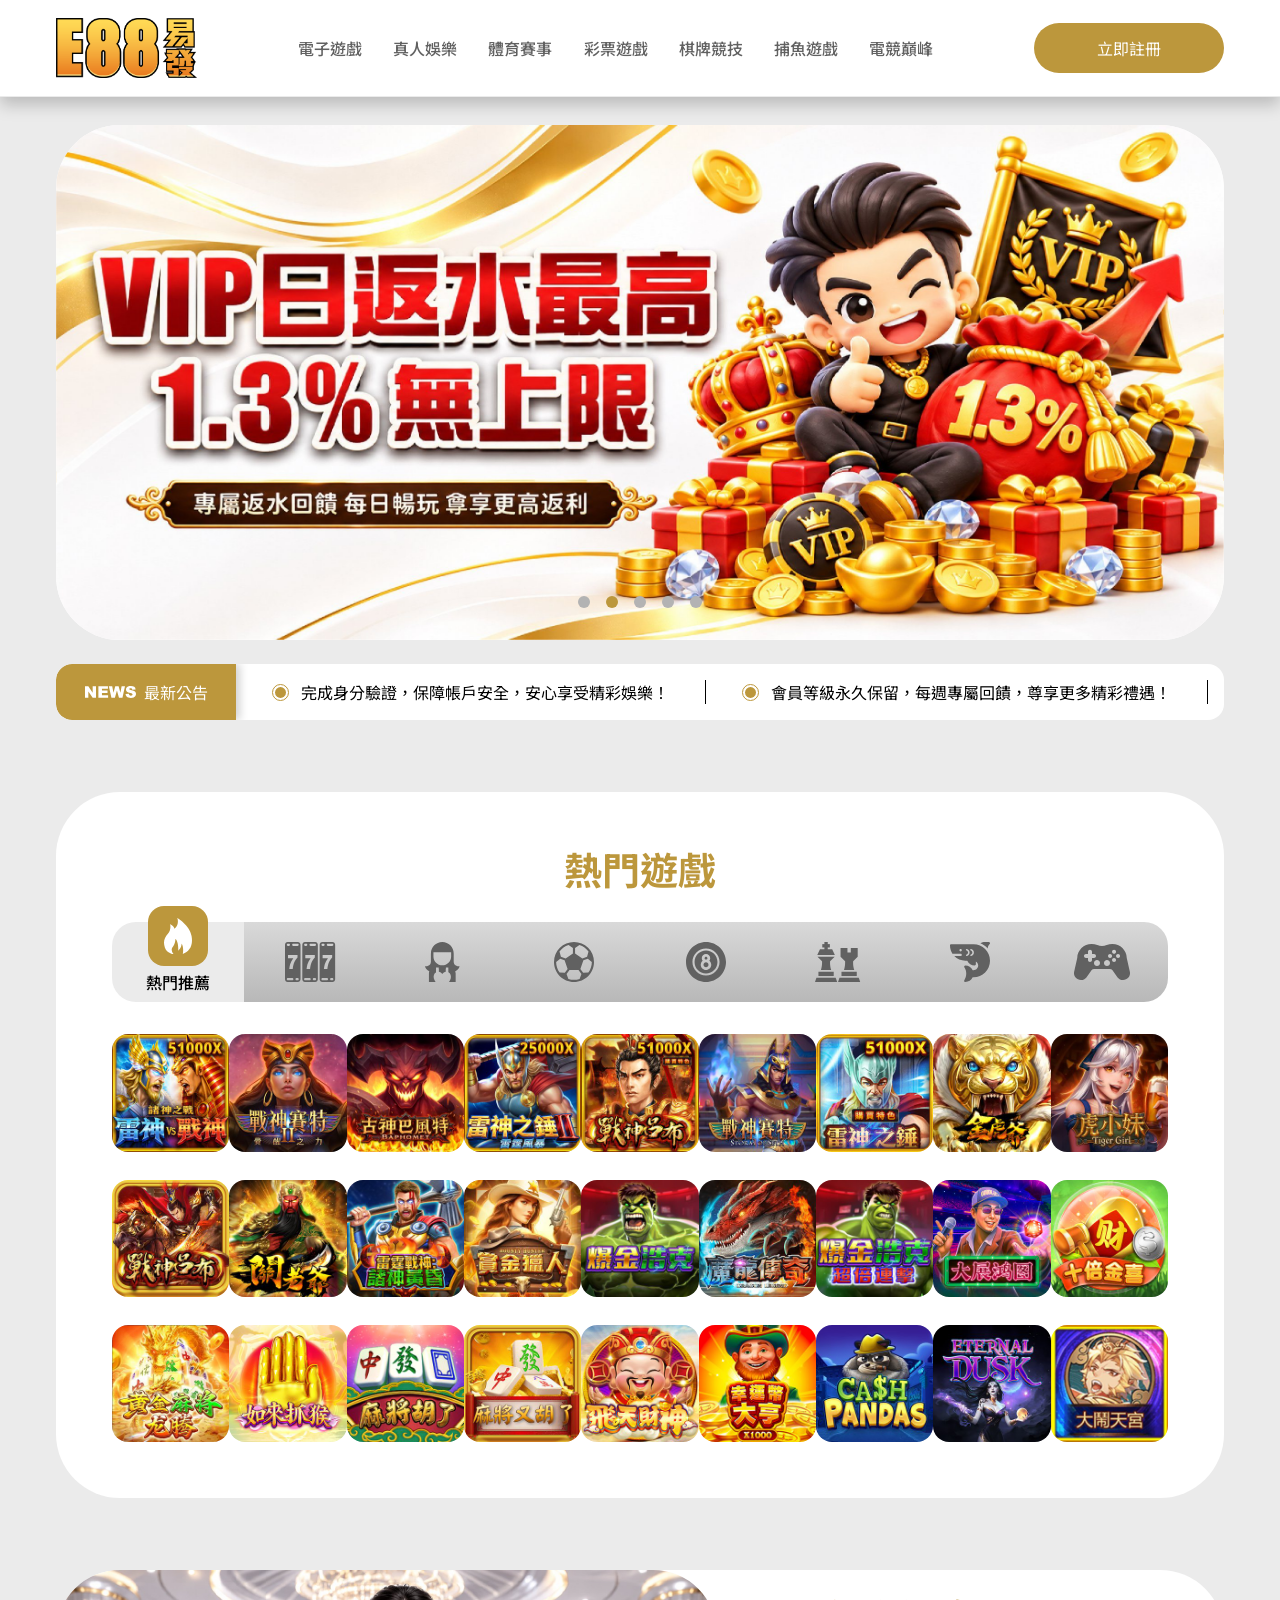
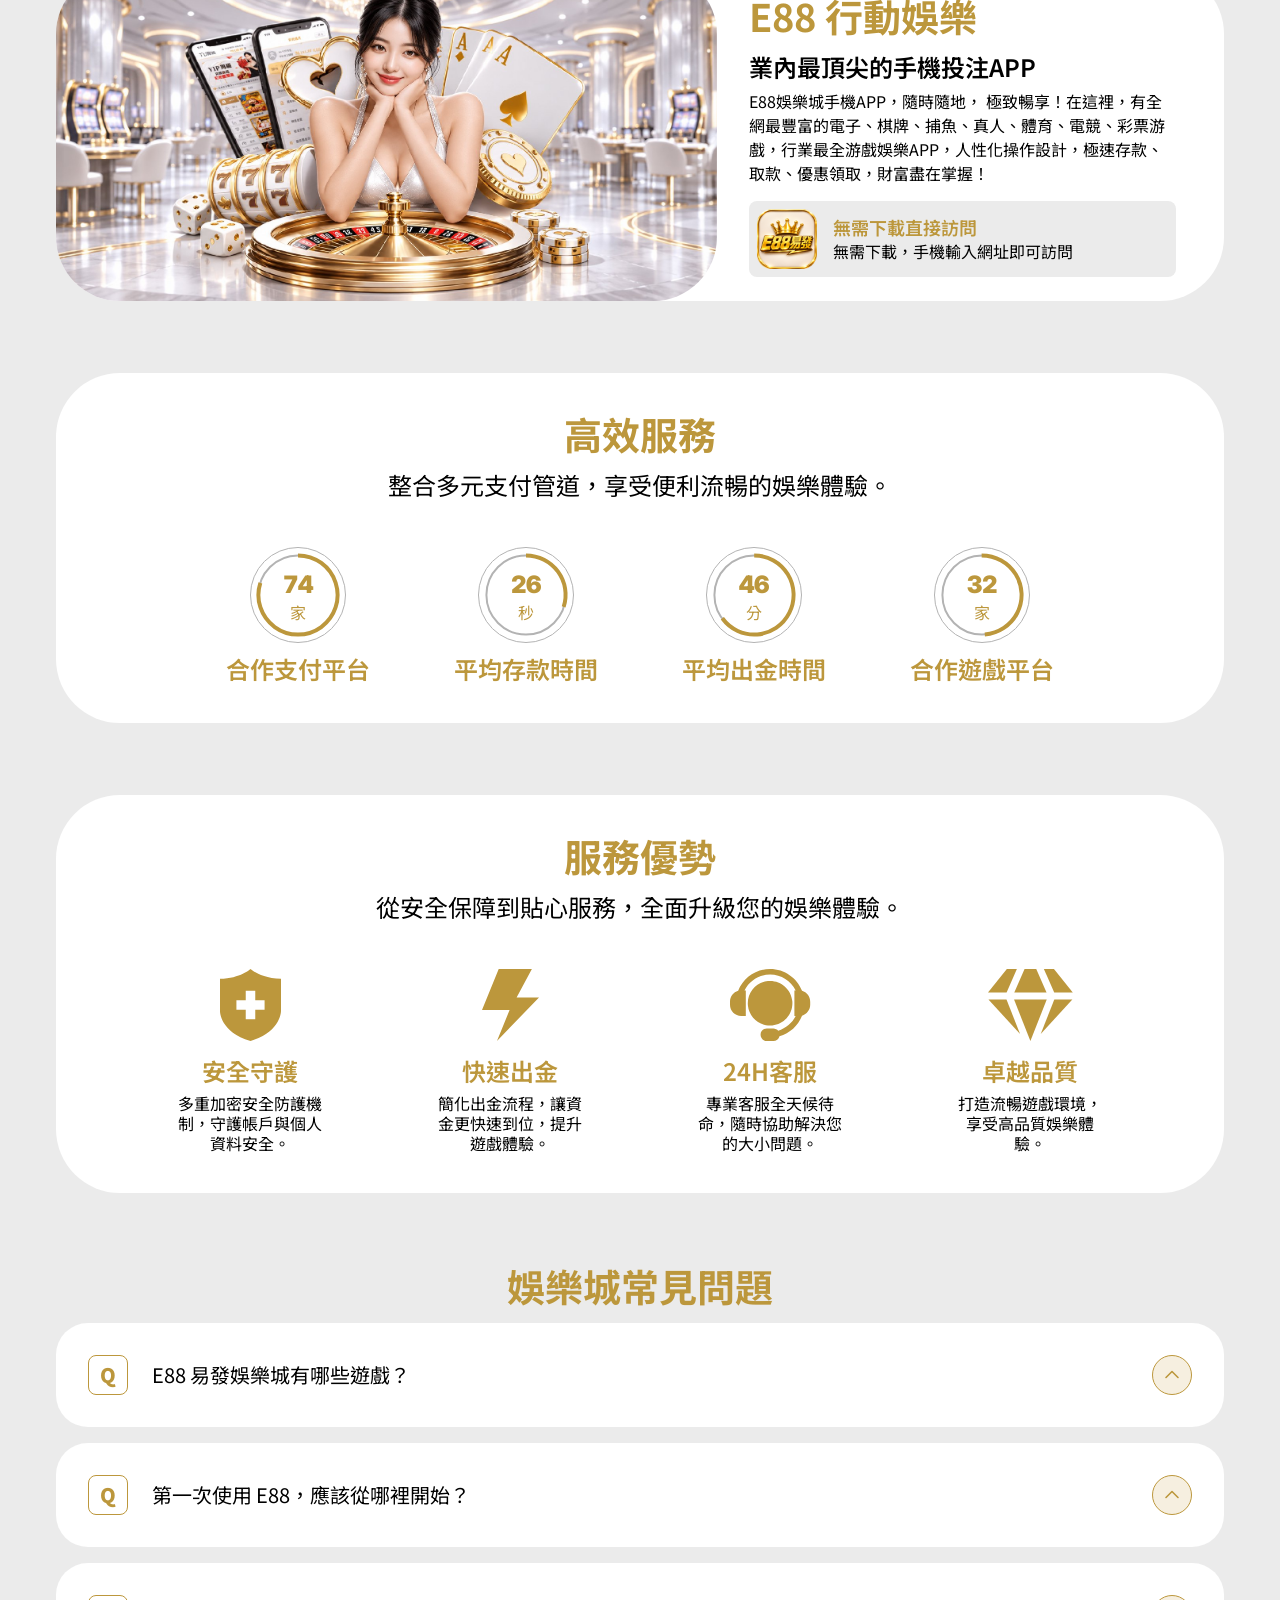
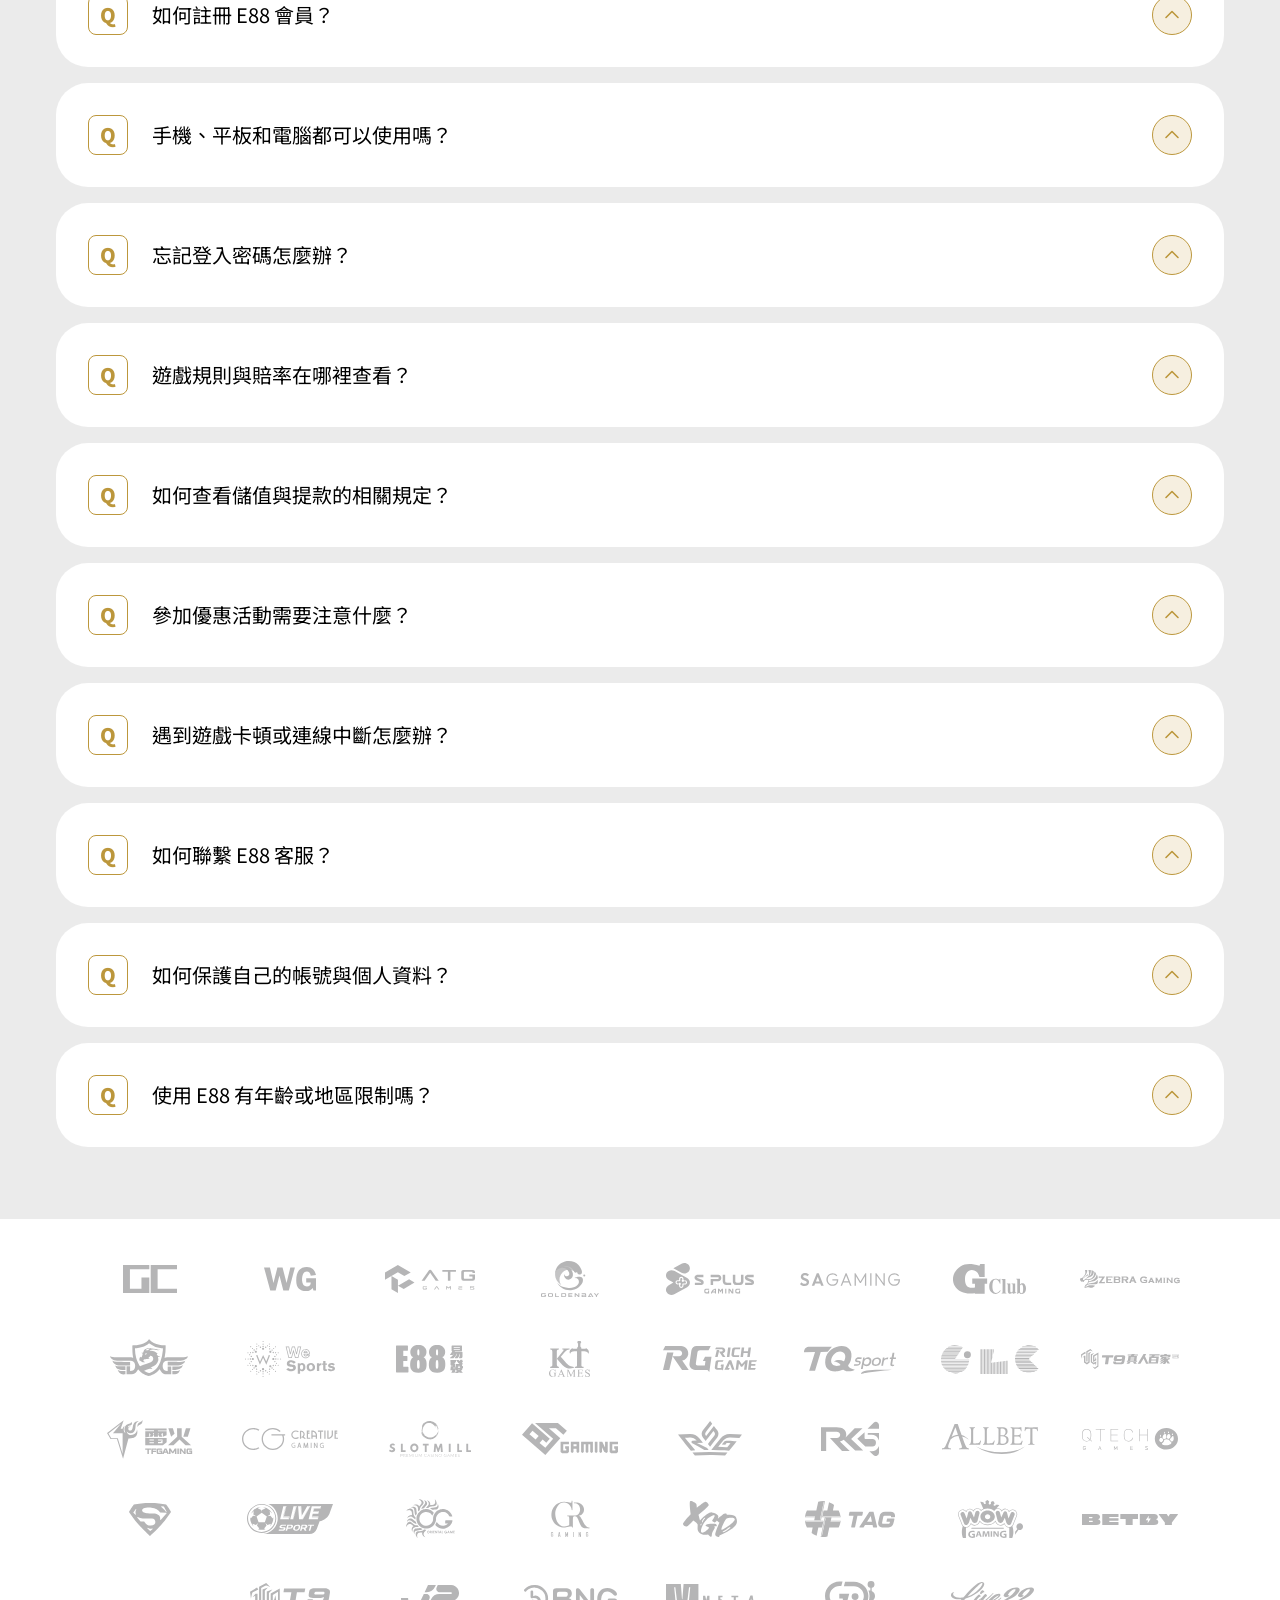
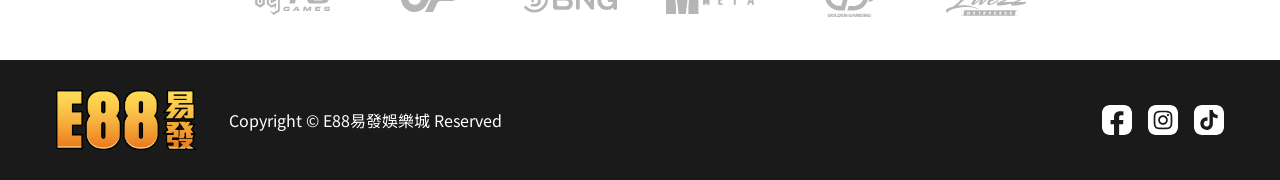
==== commit ed1064f1: "update" ====
--- a/index.html
+++ b/index.html
@@ -4,6 +4,7 @@
   <meta charset="utf-8">
   <meta name="viewport" content="width=device-width, initial-scale=1">
   <title>E88易發娛樂城｜真人、電子與多元遊戲的線上娛樂平台</title>
+  <meta name="description" content="E88易發娛樂城整合電子、真人、體育、彩票、棋牌、捕魚與電競七大類遊戲，提供多元支付與 24 小時客服。">
   <link rel="icon" href="favicon.ico" sizes="any">
   <link rel="icon" type="image/png" sizes="32x32" href="assets/favicon/favicon-32.png">
   <link rel="icon" type="image/png" sizes="192x192" href="assets/favicon/favicon-192.png">
@@ -19,137 +20,20 @@
 <header class="site-header">
   <div class="topbar">
     <div class="container topbar__inner">
-      <a href="#" class="logo"><img src="assets/img/logo.png" alt="E88 易發娛樂城"></a>
-      <a href="https://e88game.com/pc/new_register" class="btn-primary">立即註冊</a>
-    </div>
-  </div>
-  <nav class="catnav" aria-label="遊戲分類">
-    <ul class="container catnav__list">
-      <li><button type="button" class="catnav__item" data-menu="slot" aria-expanded="false" aria-controls="menu-slot"><svg class="catnav__icon" viewBox="0 0 51 40" width="30.6" height="24" aria-hidden="true"><path d="M12.8411 0H2.67176C1.19668 0 0 1.19668 0 2.67177V37.3282C0 38.8033 1.19668 40 2.67176 40H12.8411C14.3162 40 15.5128 38.8033 15.5128 37.3282V2.67177C15.5128 1.19668 14.3178 0 12.8411 0ZM2.86063 1.79746H3.94822C4.53434 1.79746 5.01139 2.27288 5.01139 2.86063C5.01139 3.44676 4.53597 3.9238 3.94822 3.9238H2.86063C2.2745 3.9238 1.79745 3.44839 1.79745 2.86063C1.79908 2.27288 2.2745 1.79746 2.86063 1.79746ZM7.31356 38.2025H2.86063C2.2745 38.2025 1.79745 37.7271 1.79745 37.1394C1.79745 36.5532 2.27287 36.0762 2.86063 36.0762H7.31193C7.89806 36.0762 8.3751 36.5516 8.3751 37.1394C8.3751 37.7271 7.89969 38.2025 7.31356 38.2025ZM7.74502 27.0384H4.25593C4.46108 25.057 4.75414 23.4468 5.13838 22.2061C5.78963 20.0847 6.85117 18.0707 8.32137 16.1657H2.99413V12.9632H12.5203V15.4754C11.4848 16.4474 10.578 17.6799 9.79809 19.1762C8.60793 21.4897 7.92411 24.1094 7.74502 27.0384ZM12.6538 38.2025H11.5662C10.9801 38.2025 10.5031 37.7271 10.5031 37.1394C10.5031 36.5532 10.9785 36.0762 11.5662 36.0762H12.6538C13.24 36.0762 13.717 36.5516 13.717 37.1394C13.7154 37.7271 13.24 38.2025 12.6538 38.2025ZM12.6538 3.92217H8.20252C7.61639 3.92217 7.13935 3.44676 7.13935 2.859C7.13935 2.27288 7.61477 1.79583 8.20252 1.79583H12.6538C13.24 1.79583 13.717 2.27125 13.717 2.859C13.7154 3.44676 13.24 3.92217 12.6538 3.92217Z" fill="currentColor"/>
-<path d="M30.1609 0H19.9916C18.5165 0 17.3198 1.19668 17.3198 2.67177V37.3282C17.3198 38.8033 18.5165 40 19.9916 40H30.1609C31.636 40 32.8327 38.8033 32.8327 37.3282V2.67177C32.8327 1.19668 31.636 0 30.1609 0ZM20.1804 1.79746H21.268C21.8542 1.79746 22.3312 2.27288 22.3312 2.86063C22.3312 3.44676 21.8558 3.9238 21.268 3.9238H20.1804C19.5943 3.9238 19.1173 3.44839 19.1173 2.86063C19.1173 2.27288 19.5927 1.79746 20.1804 1.79746ZM24.6318 38.2025H20.1804C19.5943 38.2025 19.1173 37.7271 19.1173 37.1394C19.1173 36.5532 19.5927 36.0762 20.1804 36.0762H24.6318C25.2179 36.0762 25.6949 36.5516 25.6949 37.1394C25.6949 37.7271 25.2195 38.2025 24.6318 38.2025ZM25.0648 27.0384H21.5741C21.7793 25.057 22.0723 23.4468 22.4566 22.2061C23.1078 20.0847 24.1694 18.0707 25.6396 16.1657H20.3123V12.9632H29.8385V15.4754C28.803 16.4474 27.8962 17.6799 27.1163 19.1762C25.9277 21.4897 25.2439 24.1094 25.0648 27.0384ZM29.972 38.2025H28.8844C28.2983 38.2025 27.8213 37.7271 27.8213 37.1394C27.8213 36.5532 28.2967 36.0762 28.8844 36.0762H29.972C30.5582 36.0762 31.0352 36.5516 31.0352 37.1394C31.0352 37.7271 30.5598 38.2025 29.972 38.2025ZM29.972 3.92217H25.5207C24.9346 3.92217 24.4575 3.44676 24.4575 2.859C24.4575 2.27288 24.933 1.79583 25.5207 1.79583H29.972C30.5582 1.79583 31.0352 2.27125 31.0352 2.859C31.0352 3.44676 30.5598 3.92217 29.972 3.92217Z" fill="currentColor"/>
-<path d="M47.4812 0H37.3119C35.8368 0 34.6401 1.19668 34.6401 2.67177V37.3282C34.6401 38.8033 35.8368 40 37.3119 40H47.4812C48.9563 40 50.153 38.8033 50.153 37.3282V2.67177C50.153 1.19668 48.9563 0 47.4812 0ZM37.5008 1.79746H38.5884C39.1745 1.79746 39.6515 2.27288 39.6515 2.86063C39.6515 3.44676 39.1761 3.9238 38.5884 3.9238H37.5008C36.9146 3.9238 36.4376 3.44839 36.4376 2.86063C36.4376 2.27288 36.913 1.79746 37.5008 1.79746ZM41.9521 38.2025H37.5008C36.9146 38.2025 36.4376 37.7271 36.4376 37.1394C36.4376 36.5532 36.913 36.0762 37.5008 36.0762H41.9521C42.5382 36.0762 43.0152 36.5516 43.0152 37.1394C43.0152 37.7271 42.5382 38.2025 41.9521 38.2025ZM42.3852 27.0384H38.8944C39.0996 25.057 39.3927 23.4468 39.7769 22.2061C40.4281 20.0847 41.4897 18.0707 42.9599 16.1657H37.6326V12.9632H47.1588V15.4754C46.1233 16.4474 45.2165 17.6799 44.4366 19.1762C43.2481 21.4897 42.5642 24.1094 42.3852 27.0384ZM47.2923 38.2025H46.2047C45.6186 38.2025 45.1416 37.7271 45.1416 37.1394C45.1416 36.5532 45.617 36.0762 46.2047 36.0762H47.2923C47.8785 36.0762 48.3555 36.5516 48.3555 37.1394C48.3555 37.7271 47.8785 38.2025 47.2923 38.2025ZM47.2923 3.92217H42.8394C42.2533 3.92217 41.7762 3.44676 41.7762 2.859C41.7762 2.27288 42.2516 1.79583 42.8394 1.79583H47.2907C47.8768 1.79583 48.3539 2.27125 48.3539 2.859C48.3555 3.44676 47.8785 3.92217 47.2923 3.92217Z" fill="currentColor"/></svg>電子遊戲</button></li>
-      <li><button type="button" class="catnav__item" data-menu="live" aria-expanded="false" aria-controls="menu-live"><svg class="catnav__icon" viewBox="0 0 35 40" width="21.0" height="24" aria-hidden="true"><path d="M8.80523 36.1304C8.24198 33.8763 9.2024 31.2969 11.0094 30.232V24.733H10.7354C6.9796 24.733 3.93457 27.7781 3.93457 31.5338V40H10.9049C10.9049 39.9988 9.53571 39.0535 8.80523 36.1304Z" fill="currentColor"/>
-<path d="M23.8561 24.733H23.582V30.232C25.3891 31.2981 26.3495 33.8774 25.7863 36.1304C25.0558 39.0535 23.6866 39.9988 23.6866 39.9988H30.6569V31.5327C30.6569 27.7769 27.6119 24.733 23.8561 24.733Z" fill="currentColor"/>
-<path d="M17.2957 32.0042C17.2957 32.0042 18.4825 30.2622 20.7344 29.8255V24.733H13.8569V29.8255C16.1088 30.2622 17.2957 32.0042 17.2957 32.0042Z" fill="currentColor"/>
-<path d="M28.6944 19.6429V11.3985C28.6944 5.10292 23.5914 0 17.2958 0C11.0002 0 5.89728 5.10292 5.89728 11.3985V19.6429C5.89728 24.4845 0 24.3649 0 24.3649C0 24.3649 1.49813 31.4944 11.0107 30.1809V25.6087H13.8583V26.7596C14.9255 26.4692 16.0636 26.0976 17.297 25.6087C18.5303 26.0976 19.6684 26.4692 20.7357 26.7596V25.6087H23.5833V30.1809C33.0958 31.4944 34.594 24.3649 34.594 24.3649C34.594 24.3649 28.6944 24.4833 28.6944 19.6429ZM26.1499 14.4645C26.1499 19.3549 22.1862 23.3185 17.2958 23.3185C12.4054 23.3185 8.44177 19.3549 8.44177 14.4645V10.3475H26.1499V14.4645Z" fill="currentColor"/></svg>真人娛樂</button></li>
-      <li><button type="button" class="catnav__item" data-menu="sports" aria-expanded="false" aria-controls="menu-sports"><svg class="catnav__icon" viewBox="0 0 40 40" width="24.0" height="24" aria-hidden="true"><path d="M19.9923 40C8.96774 40 0 31.0284 0 20C0 14.5974 2.08516 9.55226 5.86968 5.79226C9.63097 2.05677 14.6465 0 19.9923 0C25.3419 0 30.3626 2.06065 34.129 5.80129C37.9148 9.56258 40 14.6052 40 20C40 31.0284 31.0245 40 19.9923 40ZM14.3716 36.9342C16.2 37.5381 18.0903 37.8452 19.991 37.8452C21.8916 37.8452 23.7819 37.5394 25.6116 36.9342L27.4219 32.0426L24.5006 27.9729H15.4903L12.569 32.0439L14.3716 36.9342ZM29.169 30.7806L34.3561 30.5768C36.6387 27.4877 37.8452 23.8335 37.8452 20C37.8452 19.9677 37.8439 19.9342 37.8413 19.8994C37.8413 19.8955 37.8413 19.8916 37.8413 19.8877L33.7768 16.6852L29.391 18.329L26.3652 26.8787L29.169 30.7806ZM10.8232 30.7806L13.6194 26.8864L10.5935 18.329L6.21548 16.6852L2.15484 19.8929V20C2.15484 23.8413 3.35742 27.4955 5.63484 30.5768L10.8232 30.7806ZM28.351 16.4168L33.0774 14.64L34.5071 9.55871C32.2942 6.46581 29.0761 4.13806 25.4219 2.98581L21.071 5.88645V11.5535L28.351 16.4168ZM11.6335 16.4168L18.9148 11.5548V5.88774L14.5716 2.9871C10.929 4.13548 7.70968 6.46452 5.48645 9.56L6.91613 14.6413L11.6335 16.4168Z" fill="currentColor"/></svg>體育賽事</button></li>
-      <li><button type="button" class="catnav__item" data-menu="lottery" aria-expanded="false" aria-controls="menu-lottery"><svg class="catnav__icon" viewBox="0 0 40 40" width="24.0" height="24" aria-hidden="true"><path d="M19.9999 20.3471C18.6283 20.3471 17.5122 21.4632 17.5122 22.8348C17.5122 24.2065 18.6283 25.3226 19.9999 25.3226C21.3716 25.3226 22.4877 24.2065 22.4877 22.8348C22.4877 21.4632 21.3716 20.3471 19.9999 20.3471Z" fill="currentColor"/>
-<path d="M20 17.5729C20.7974 17.5729 21.4477 16.9239 21.4477 16.1252C21.4477 15.3265 20.7987 14.6774 20 14.6774C19.2013 14.6774 18.5522 15.3265 18.5522 16.1252C18.5522 16.9239 19.2013 17.5729 20 17.5729Z" fill="currentColor"/>
-<path d="M20.0003 8.54709C13.6854 8.54709 8.54736 13.6852 8.54736 20C8.54736 26.3148 13.6854 31.4529 20.0003 31.4529C26.3151 31.4529 31.4532 26.3148 31.4532 20C31.4532 13.6852 26.3151 8.54709 20.0003 8.54709ZM20.0003 28.0955C17.0983 28.0955 14.7383 25.7355 14.7383 22.8335C14.7383 21.1832 15.5035 19.7097 16.6957 18.7445C16.1228 18.0245 15.7783 17.1148 15.7783 16.1252C15.7783 13.7974 17.6725 11.9032 20.0003 11.9032C22.328 11.9032 24.2209 13.7974 24.2209 16.1252C24.2209 17.1148 23.8764 18.0245 23.3035 18.7445C24.4958 19.7097 25.2609 21.1832 25.2609 22.8335C25.2622 25.7355 22.9022 28.0955 20.0003 28.0955Z" fill="currentColor"/>
-<path d="M20 0C8.95484 0 0 8.95484 0 20C0 31.0452 8.95484 40 20 40C31.0452 40 40 31.0452 40 20C40 8.95484 31.0452 0 20 0ZM20 33.5639C12.52 33.5639 6.43484 27.4787 6.43484 19.9987C6.43484 12.5187 12.5213 6.43484 20 6.43484C27.4787 6.43484 33.5652 12.52 33.5652 20C33.5652 27.48 27.48 33.5639 20 33.5639Z" fill="currentColor"/></svg>彩票遊戲</button></li>
-      <li><button type="button" class="catnav__item" data-menu="chess" aria-expanded="false" aria-controls="menu-chess"><svg class="catnav__icon" viewBox="0 0 46 40" width="27.6" height="24" aria-hidden="true"><path d="M17.1735 7.20706H11.3038H10.8413H4.97282L2.26855 13.0113H10.8413H11.3038H19.8765L17.1735 7.20706Z" fill="currentColor"/>
-<path d="M2.5 14.8111L7.05036 19.3615C7.05036 19.3615 7.38053 24.4399 5.92883 28.0665H11.0727H16.2166C14.7662 24.4399 15.0951 19.3615 15.0951 19.3615L19.6467 14.8111H2.5Z" fill="currentColor"/>
-<path d="M18.7165 29.7456H3.42871V34.0326H18.7165V29.7456Z" fill="currentColor"/>
-<path d="M22.1454 40H0L1.45298 35.713H20.6925L22.1454 40Z" fill="currentColor"/>
-<path d="M14.8651 2.11072H7.28027V5.47403H14.8651V2.11072Z" fill="currentColor"/>
-<path d="M9.3916 4.76837e-06V10.4201H12.7549V4.76837e-06H9.3916Z" fill="currentColor"/>
-<path d="M28.9863 28.0665H34.1302H39.274C37.8236 24.4399 38.1525 19.3615 38.1525 19.3615L42.7029 14.8111V6.07526H35.8105V10.4214H32.4472V6.07526H25.5562V14.8111L30.1065 19.3615C30.1065 19.3615 30.4367 24.4386 28.9863 28.0665Z" fill="currentColor"/>
-<path d="M41.7741 29.7456H26.4863V34.0326H41.7741V29.7456Z" fill="currentColor"/>
-<path d="M43.7501 35.713H24.5106L23.0576 40H45.2031L43.7501 35.713Z" fill="currentColor"/></svg>棋牌競技</button></li>
-      <li><button type="button" class="catnav__item" data-menu="fishing" aria-expanded="false" aria-controls="menu-fishing"><svg class="catnav__icon" viewBox="0 0 40 40" width="24.0" height="24" aria-hidden="true"><path d="M23.516 2.34439H1.17219C0.524917 2.34439 0 2.86808 0 3.51658C0 6.53759 0.894439 9.34937 2.4178 11.7194H10.6256C11.2729 11.7194 11.7978 12.2431 11.7978 12.8916C11.7978 13.5389 11.2741 14.0638 10.6256 14.0638H4.26663C7.0405 16.9466 11.0049 18.7513 15.3119 18.7513H17.2758C18.5948 21.5203 21.4213 23.5172 24.687 23.5172C25.3343 23.5172 25.8592 22.9935 25.8592 22.345V19.3778C27.2737 20.1988 28.2024 21.8115 28.2024 23.516C28.2024 26.1014 26.1002 28.2035 23.5148 28.2035H22.6938C21.3442 25.3685 18.4761 23.516 15.3107 23.516C14.8775 23.516 14.4811 23.7546 14.2768 24.1351C14.0724 24.5156 14.0957 24.9781 14.3355 25.3379C16.9197 29.2142 16.9197 34.303 14.3355 38.1781C14.0957 38.5378 14.0736 39.0003 14.2768 39.3809C14.4799 39.7614 14.8775 40 15.3107 40C18.4749 40 21.3442 38.1475 22.6938 35.3125H23.5148C32.562 35.3125 39.9989 27.796 39.9989 18.7501C39.9989 9.70421 32.5632 2.34439 23.516 2.34439ZM10.6256 9.37507C9.97832 9.37507 9.4534 8.85015 9.4534 8.20288C9.4534 7.55561 9.97832 7.03069 10.6256 7.03069C11.2729 7.03069 11.7978 7.55561 11.7978 8.20288C11.7978 8.85015 11.2729 9.37507 10.6256 9.37507ZM16.998 14.0259C16.9234 14.0479 16.8475 14.0589 16.7741 14.0589C16.4315 14.0589 16.1158 13.835 16.0143 13.49C15.8907 13.0703 16.1305 12.6298 16.5502 12.5062C17.4116 12.2529 18.0136 11.4466 18.0136 10.5473C18.0136 9.60021 17.3724 8.78408 16.4547 8.56261C16.0289 8.46106 15.7683 8.03158 15.8711 7.607C15.9739 7.18119 16.4095 6.91813 16.8267 7.02335C18.459 7.41735 19.5993 8.86728 19.5993 10.5485C19.5981 12.1452 18.5299 13.5756 16.998 14.0259ZM21.3001 14.0259C21.2255 14.0479 21.1496 14.0589 21.0762 14.0589C20.7336 14.0589 20.4179 13.835 20.3164 13.49C20.1928 13.0703 20.4326 12.6298 20.8523 12.5062C21.7137 12.2529 22.3157 11.4466 22.3157 10.5473C22.3157 9.60021 21.6745 8.78408 20.7569 8.56261C20.331 8.46106 20.0704 8.03158 20.1732 7.607C20.276 7.18119 20.7091 6.91813 21.1288 7.02335C22.7611 7.41735 23.9015 8.86728 23.9015 10.5485C23.9015 12.1452 22.8321 13.5756 21.3001 14.0259Z" fill="currentColor"/>
-<path d="M37.6974 6.43357C37.7965 4.77685 38.4817 3.17763 39.6576 2.00055C39.9929 1.66529 40.0932 1.16117 39.9121 0.723134C39.731 0.285093 39.3028 0 38.8292 0H35.112C33.465 0 31.7814 0.485761 30.373 1.31657C33.1848 2.42758 35.7385 4.19442 37.6974 6.43357Z" fill="currentColor"/></svg>捕魚遊戲</button></li>
-      <li><button type="button" class="catnav__item" data-menu="esports" aria-expanded="false" aria-controls="menu-esports"><svg class="catnav__icon" viewBox="0 0 56 36" width="37.3" height="24" aria-hidden="true"><path d="M55.9028 28.0018L52.7576 13.9117C52.6593 6.22515 46.2315 0 38.3452 0C36.3922 0 34.4967 0.376686 32.7146 1.11796C29.7949 2.33122 26.2081 2.33424 23.2854 1.11796C21.5018 0.376686 19.6062 0 17.6532 0C9.76551 0 3.33764 6.22515 3.23931 13.9117L0.0972367 28.0018C-0.238604 29.9594 0.30449 31.9623 1.58734 33.4963C2.9186 35.0878 4.88523 36 6.98197 36C9.10291 36 11.0816 35.0711 12.4144 33.4509L17.7001 25.9883C18.2689 25.2955 19.1252 24.8976 20.0495 24.8976H35.952C36.8763 24.8976 37.7341 25.2939 38.3014 25.9883L43.5841 33.4509C44.9168 35.0711 46.8956 36 49.0165 36C51.1148 36 53.0784 35.0878 54.4111 33.4963C55.6925 31.9639 56.2386 29.9609 55.9028 28.0018ZM15.9982 17.9372C14.8939 17.9372 13.9983 17.0356 13.9983 15.9237V13.9102H11.9984C10.8941 13.9102 9.99848 13.0085 9.99848 11.8966C9.99848 10.7847 10.8941 9.88309 11.9984 9.88309H13.9983V7.86956C13.9983 6.75766 14.8939 5.85603 15.9982 5.85603C17.1026 5.85603 17.9981 6.75766 17.9981 7.86956V9.88309H19.9981C21.1024 9.88309 21.998 10.7847 21.998 11.8966C21.998 13.0085 21.1024 13.9102 19.9981 13.9102H17.9981V15.9237C17.9981 17.0356 17.1026 17.9372 15.9982 17.9372ZM22.9979 21.9628C21.3429 21.9628 19.9981 20.6088 19.9981 18.9432C19.9981 17.2776 21.3444 15.9237 22.9979 15.9237C24.6529 15.9237 25.9978 17.2776 25.9978 18.9432C25.9993 20.6088 24.6529 21.9628 22.9979 21.9628ZM40.0381 5.85906H40.0592C41.1636 5.85906 42.0592 6.76068 42.0592 7.87259C42.0592 8.98449 41.1621 9.88612 40.0592 9.88612C38.9534 9.88612 38.0487 8.98449 38.0487 7.87259C38.0487 6.76068 38.9352 5.85906 40.0381 5.85906ZM32.999 21.9628C31.344 21.9628 29.9992 20.6088 29.9992 18.9432C29.9992 17.2776 31.3455 15.9237 32.999 15.9237C34.654 15.9237 35.9989 17.2776 35.9989 18.9432C35.9989 20.6088 34.654 21.9628 32.999 21.9628ZM36.0594 13.9117C34.9536 13.9117 34.0489 13.01 34.0489 11.8981C34.0489 10.7862 34.9339 9.88461 36.0367 9.88461H36.0579C37.1622 9.88461 38.0578 10.7862 38.0578 11.8981C38.0578 13.01 37.1638 13.9117 36.0594 13.9117ZM40.0592 17.9372C38.9534 17.9372 38.0487 17.0356 38.0487 15.9237C38.0487 14.8118 38.9337 13.9102 40.0366 13.9102H40.0577C41.1621 13.9102 42.0576 14.8118 42.0576 15.9237C42.0592 17.0356 41.1636 17.9372 40.0592 17.9372ZM44.0606 13.9117C42.9547 13.9117 42.0501 13.01 42.0501 11.8981C42.0501 10.7862 42.9351 9.88461 44.0379 9.88461H44.0591C45.1634 9.88461 46.059 10.7862 46.059 11.8981C46.059 13.01 45.1634 13.9117 44.0606 13.9117Z" fill="currentColor"/></svg>電競巔峰</button></li>
-    </ul>
-  </nav>
-  <div class="platform-menus" aria-hidden="true">
-    <div class="platform-menus__inner">
-    <div class="platform-menu" id="menu-slot" role="region" aria-label="電子遊戲平台">
-      <ul class="platform-menu__row">
-        <li><a href="#" class="platform-card" aria-label="E88電子"><img src="assets/platform-art/slot-01.png" alt="" width="212" height="212" loading="lazy"></a></li>
-        <li><a href="#" class="platform-card" aria-label="ATG電子"><img src="assets/platform-art/slot-02.png" alt="" width="212" height="212" loading="lazy"></a></li>
-        <li><a href="#" class="platform-card" aria-label="RSG電子"><img src="assets/platform-art/slot-03.png" alt="" width="212" height="212" loading="lazy"></a></li>
-        <li><a href="#" class="platform-card" aria-label="Qtech電子"><img src="assets/platform-art/slot-04.png" alt="" width="212" height="212" loading="lazy"></a></li>
-        <li><a href="#" class="platform-card" aria-label="T9電子"><img src="assets/platform-art/slot-05.png" alt="" width="212" height="212" loading="lazy"></a></li>
-        <li><a href="#" class="platform-card" aria-label="KT電子"><img src="assets/platform-art/slot-06.png" alt="" width="212" height="212" loading="lazy"></a></li>
-        <li><a href="#" class="platform-card" aria-label="AS電子"><img src="assets/platform-art/slot-07.png" alt="" width="212" height="212" loading="lazy"></a></li>
-        <li><a href="#" class="platform-card" aria-label="TAG電子"><img src="assets/platform-art/slot-08.png" alt="" width="212" height="212" loading="lazy"></a></li>
-        <li><a href="#" class="platform-card" aria-label="AT電子"><img src="assets/platform-art/slot-09.png" alt="" width="212" height="212" loading="lazy"></a></li>
-        <li><a href="#" class="platform-card" aria-label="SLOTMILL電子"><img src="assets/platform-art/slot-10.png" alt="" width="212" height="212" loading="lazy"></a></li>
-        <li><a href="#" class="platform-card" aria-label="GR電子"><img src="assets/platform-art/slot-11.png" alt="" width="212" height="212" loading="lazy"></a></li>
-        <li><a href="#" class="platform-card" aria-label="BNG電子"><img src="assets/platform-art/slot-12.png" alt="" width="212" height="212" loading="lazy"></a></li>
-        <li><a href="#" class="platform-card" aria-label="CG電子"><img src="assets/platform-art/slot-13.png" alt="" width="212" height="212" loading="lazy"></a></li>
-        <li><a href="#" class="platform-card" aria-label="RG電子"><img src="assets/platform-art/slot-14.png" alt="" width="212" height="212" loading="lazy"></a></li>
-        <li><a href="#" class="platform-card" aria-label="GLC電子"><img src="assets/platform-art/slot-15.png" alt="" width="212" height="212" loading="lazy"></a></li>
-        <li><a href="#" class="platform-card" aria-label="WOW電子"><img src="assets/platform-art/slot-16.png" alt="" width="212" height="212" loading="lazy"></a></li>
-        <li><a href="#" class="platform-card" aria-label="OG電子"><img src="assets/platform-art/slot-17.png" alt="" width="212" height="212" loading="lazy"></a></li>
-        <li><a href="#" class="platform-card" aria-label="ZG電子"><img src="assets/platform-art/slot-18.png" alt="" width="212" height="212" loading="lazy"></a></li>
-        <li><a href="#" class="platform-card" aria-label="SPLUS電子"><img src="assets/platform-art/slot-19.png" alt="" width="212" height="212" loading="lazy"></a></li>
-        <li><a href="#" class="platform-card" aria-label="Live22電子"><img src="assets/platform-art/slot-20.png" alt="" width="212" height="212" loading="lazy"></a></li>
-        <li><a href="#" class="platform-card" aria-label="RK5電子"><img src="assets/platform-art/slot-21.png" alt="" width="212" height="212" loading="lazy"></a></li>
-        <li><a href="#" class="platform-card" aria-label="GB電子"><img src="assets/platform-art/slot-22.png" alt="" width="212" height="212" loading="lazy"></a></li>
-        <li><a href="#" class="platform-card" aria-label="GD電子"><img src="assets/platform-art/slot-23.png" alt="" width="212" height="212" loading="lazy"></a></li>
-      </ul>
-      <button type="button" class="platform-menu__arrow platform-menu__arrow--prev" aria-label="上一組平台"><svg viewBox="0 0 24 24" width="24" height="24" aria-hidden="true"><path d="M15 5l-7 7 7 7" fill="none" stroke="currentColor" stroke-width="2.5" stroke-linecap="round" stroke-linejoin="round"/></svg></button>
-      <button type="button" class="platform-menu__arrow platform-menu__arrow--next" aria-label="下一組平台"><svg viewBox="0 0 24 24" width="24" height="24" aria-hidden="true"><path d="M9 5l7 7-7 7" fill="none" stroke="currentColor" stroke-width="2.5" stroke-linecap="round" stroke-linejoin="round"/></svg></button>
-    </div>
-    <div class="platform-menu" id="menu-live" role="region" aria-label="真人娛樂平台">
-      <ul class="platform-menu__row">
-        <li><a href="#" class="platform-card" aria-label="JP真人"><img src="assets/platform-art/live-01.png" alt="" width="212" height="212" loading="lazy"></a></li>
-        <li><a href="#" class="platform-card" aria-label="RG真人"><img src="assets/platform-art/live-02.png" alt="" width="212" height="212" loading="lazy"></a></li>
-        <li><a href="#" class="platform-card" aria-label="T9真人"><img src="assets/platform-art/live-03.png" alt="" width="212" height="212" loading="lazy"></a></li>
-        <li><a href="#" class="platform-card" aria-label="DG真人"><img src="assets/platform-art/live-04.png" alt="" width="212" height="212" loading="lazy"></a></li>
-        <li><a href="#" class="platform-card" aria-label="OG真人"><img src="assets/platform-art/live-05.png" alt="" width="212" height="212" loading="lazy"></a></li>
-        <li><a href="#" class="platform-card" aria-label="GClub真人"><img src="assets/platform-art/live-06.png" alt="" width="212" height="212" loading="lazy"></a></li>
-        <li><a href="#" class="platform-card" aria-label="META真人"><img src="assets/platform-art/live-07.png" alt="" width="212" height="212" loading="lazy"></a></li>
-        <li><a href="#" class="platform-card" aria-label="ALLBET真人"><img src="assets/platform-art/live-08.png" alt="" width="212" height="212" loading="lazy"></a></li>
-        <li><a href="#" class="platform-card" aria-label="SA真人"><img src="assets/platform-art/live-09.png" alt="" width="212" height="212" loading="lazy"></a></li>
-      </ul>
-      <button type="button" class="platform-menu__arrow platform-menu__arrow--prev" aria-label="上一組平台"><svg viewBox="0 0 24 24" width="24" height="24" aria-hidden="true"><path d="M15 5l-7 7 7 7" fill="none" stroke="currentColor" stroke-width="2.5" stroke-linecap="round" stroke-linejoin="round"/></svg></button>
-      <button type="button" class="platform-menu__arrow platform-menu__arrow--next" aria-label="下一組平台"><svg viewBox="0 0 24 24" width="24" height="24" aria-hidden="true"><path d="M9 5l7 7-7 7" fill="none" stroke="currentColor" stroke-width="2.5" stroke-linecap="round" stroke-linejoin="round"/></svg></button>
-    </div>
-    <div class="platform-menu" id="menu-sports" role="region" aria-label="體育賽事平台">
-      <ul class="platform-menu__row">
-        <li><a href="#" class="platform-card" aria-label="SUPER體育"><img src="assets/platform-art/sports-01.png" alt="" width="212" height="212" loading="lazy"></a></li>
-        <li><a href="#" class="platform-card" aria-label="WE體育"><img src="assets/platform-art/sports-02.png" alt="" width="212" height="212" loading="lazy"></a></li>
-        <li><a href="#" class="platform-card" aria-label="WG體育"><img src="assets/platform-art/sports-03.png" alt="" width="212" height="212" loading="lazy"></a></li>
-        <li><a href="#" class="platform-card" aria-label="BETBY體育"><img src="assets/platform-art/sports-04.png" alt="" width="212" height="212" loading="lazy"></a></li>
-        <li><a href="#" class="platform-card" aria-label="保利體育"><img src="assets/platform-art/sports-05.png" alt="" width="212" height="212" loading="lazy"></a></li>
-        <li><a href="#" class="platform-card" aria-label="LIVE體育"><img src="assets/platform-art/sports-06.png" alt="" width="212" height="212" loading="lazy"></a></li>
-        <li><a href="#" class="platform-card" aria-label="TQ天群體育"><img src="assets/platform-art/sports-07.png" alt="" width="212" height="212" loading="lazy"></a></li>
-      </ul>
-      <button type="button" class="platform-menu__arrow platform-menu__arrow--prev" aria-label="上一組平台"><svg viewBox="0 0 24 24" width="24" height="24" aria-hidden="true"><path d="M15 5l-7 7 7 7" fill="none" stroke="currentColor" stroke-width="2.5" stroke-linecap="round" stroke-linejoin="round"/></svg></button>
-      <button type="button" class="platform-menu__arrow platform-menu__arrow--next" aria-label="下一組平台"><svg viewBox="0 0 24 24" width="24" height="24" aria-hidden="true"><path d="M9 5l7 7-7 7" fill="none" stroke="currentColor" stroke-width="2.5" stroke-linecap="round" stroke-linejoin="round"/></svg></button>
-    </div>
-    <div class="platform-menu" id="menu-lottery" role="region" aria-label="彩票遊戲平台">
-      <ul class="platform-menu__row">
-        <li><a href="#" class="platform-card" aria-label="GC彩票"><img src="assets/platform-art/lottery-01.png" alt="" width="212" height="212" loading="lazy"></a></li>
-        <li><a href="#" class="platform-card" aria-label="WG彩票"><img src="assets/platform-art/lottery-02.png" alt="" width="212" height="212" loading="lazy"></a></li>
-      </ul>
-      <button type="button" class="platform-menu__arrow platform-menu__arrow--prev" aria-label="上一組平台"><svg viewBox="0 0 24 24" width="24" height="24" aria-hidden="true"><path d="M15 5l-7 7 7 7" fill="none" stroke="currentColor" stroke-width="2.5" stroke-linecap="round" stroke-linejoin="round"/></svg></button>
-      <button type="button" class="platform-menu__arrow platform-menu__arrow--next" aria-label="下一組平台"><svg viewBox="0 0 24 24" width="24" height="24" aria-hidden="true"><path d="M9 5l7 7-7 7" fill="none" stroke="currentColor" stroke-width="2.5" stroke-linecap="round" stroke-linejoin="round"/></svg></button>
-    </div>
-    <div class="platform-menu" id="menu-chess" role="region" aria-label="棋牌競技平台">
-      <ul class="platform-menu__row">
-        <li><a href="#" class="platform-card" aria-label="GR棋牌"><img src="assets/platform-art/chess-01.png" alt="" width="212" height="212" loading="lazy"></a></li>
-        <li><a href="#" class="platform-card" aria-label="高登棋牌"><img src="assets/platform-art/chess-02.png" alt="" width="212" height="212" loading="lazy"></a></li>
-        <li><a href="#" class="platform-card" aria-label="RG棋牌"><img src="assets/platform-art/chess-03.png" alt="" width="212" height="212" loading="lazy"></a></li>
-        <li><a href="#" class="platform-card" aria-label="Qtech棋牌"><img src="assets/platform-art/chess-04.png" alt="" width="212" height="212" loading="lazy"></a></li>
-        <li><a href="#" class="platform-card" aria-label="GLC棋牌"><img src="assets/platform-art/chess-05.png" alt="" width="212" height="212" loading="lazy"></a></li>
-      </ul>
-      <button type="button" class="platform-menu__arrow platform-menu__arrow--prev" aria-label="上一組平台"><svg viewBox="0 0 24 24" width="24" height="24" aria-hidden="true"><path d="M15 5l-7 7 7 7" fill="none" stroke="currentColor" stroke-width="2.5" stroke-linecap="round" stroke-linejoin="round"/></svg></button>
-      <button type="button" class="platform-menu__arrow platform-menu__arrow--next" aria-label="下一組平台"><svg viewBox="0 0 24 24" width="24" height="24" aria-hidden="true"><path d="M9 5l7 7-7 7" fill="none" stroke="currentColor" stroke-width="2.5" stroke-linecap="round" stroke-linejoin="round"/></svg></button>
-    </div>
-    <div class="platform-menu" id="menu-fishing" role="region" aria-label="捕魚遊戲平台">
-      <ul class="platform-menu__row">
-        <li><a href="#" class="platform-card" aria-label="E88捕魚"><img src="assets/platform-art/fishing-01.png" alt="" width="212" height="212" loading="lazy"></a></li>
-        <li><a href="#" class="platform-card" aria-label="Qtech捕魚"><img src="assets/platform-art/fishing-02.png" alt="" width="212" height="212" loading="lazy"></a></li>
-        <li><a href="#" class="platform-card" aria-label="GR捕魚"><img src="assets/platform-art/fishing-03.png" alt="" width="212" height="212" loading="lazy"></a></li>
-        <li><a href="#" class="platform-card" aria-label="ZG捕魚"><img src="assets/platform-art/fishing-04.png" alt="" width="212" height="212" loading="lazy"></a></li>
-        <li><a href="#" class="platform-card" aria-label="GB捕魚"><img src="assets/platform-art/fishing-05.png" alt="" width="212" height="212" loading="lazy"></a></li>
-        <li><a href="#" class="platform-card" aria-label="GLC捕魚"><img src="assets/platform-art/fishing-06.png" alt="" width="212" height="212" loading="lazy"></a></li>
-        <li><a href="#" class="platform-card" aria-label="SPLUS捕魚"><img src="assets/platform-art/fishing-07.png" alt="" width="212" height="212" loading="lazy"></a></li>
-        <li><a href="#" class="platform-card" aria-label="TAG捕魚"><img src="assets/platform-art/fishing-08.png" alt="" width="212" height="212" loading="lazy"></a></li>
-      </ul>
-      <button type="button" class="platform-menu__arrow platform-menu__arrow--prev" aria-label="上一組平台"><svg viewBox="0 0 24 24" width="24" height="24" aria-hidden="true"><path d="M15 5l-7 7 7 7" fill="none" stroke="currentColor" stroke-width="2.5" stroke-linecap="round" stroke-linejoin="round"/></svg></button>
-      <button type="button" class="platform-menu__arrow platform-menu__arrow--next" aria-label="下一組平台"><svg viewBox="0 0 24 24" width="24" height="24" aria-hidden="true"><path d="M9 5l7 7-7 7" fill="none" stroke="currentColor" stroke-width="2.5" stroke-linecap="round" stroke-linejoin="round"/></svg></button>
-    </div>
-    <div class="platform-menu" id="menu-esports" role="region" aria-label="電競巔峰平台">
-      <ul class="platform-menu__row">
-        <li><a href="#" class="platform-card" aria-label="雷火電競"><img src="assets/platform-art/esports-01.png" alt="" width="212" height="212" loading="lazy"></a></li>
-      </ul>
-      <button type="button" class="platform-menu__arrow platform-menu__arrow--prev" aria-label="上一組平台"><svg viewBox="0 0 24 24" width="24" height="24" aria-hidden="true"><path d="M15 5l-7 7 7 7" fill="none" stroke="currentColor" stroke-width="2.5" stroke-linecap="round" stroke-linejoin="round"/></svg></button>
-      <button type="button" class="platform-menu__arrow platform-menu__arrow--next" aria-label="下一組平台"><svg viewBox="0 0 24 24" width="24" height="24" aria-hidden="true"><path d="M9 5l7 7-7 7" fill="none" stroke="currentColor" stroke-width="2.5" stroke-linecap="round" stroke-linejoin="round"/></svg></button>
-    </div>
+      <a href="index.html" class="logo"><img src="assets/img/logo.png" alt="E88 易發娛樂城"></a>
+      <nav class="mainnav" id="mainnav" aria-label="遊戲分類">
+        <ul class="mainnav__list">
+        <li><a href="slot.html" class="mainnav__item" data-menu="slot">電子遊戲</a></li>
+        <li><a href="live.html" class="mainnav__item" data-menu="live">真人娛樂</a></li>
+        <li><a href="sports.html" class="mainnav__item" data-menu="sports">體育賽事</a></li>
+        <li><a href="lottery.html" class="mainnav__item" data-menu="lottery">彩票遊戲</a></li>
+        <li><a href="chess.html" class="mainnav__item" data-menu="chess">棋牌競技</a></li>
+        <li><a href="fishing.html" class="mainnav__item" data-menu="fishing">捕魚遊戲</a></li>
+        <li><a href="esports.html" class="mainnav__item" data-menu="esports">電競巔峰</a></li>
+        </ul>
+      </nav>
+      <a href="https://e8801.tz6868.com/" class="btn-primary">立即註冊</a>
+      <button type="button" class="menu-toggle" aria-expanded="false" aria-controls="mainnav" aria-label="開啟選單"><span></span><span></span></button>
     </div>
   </div>
 </header>
@@ -239,102 +123,102 @@
 
       <div class="game-panels">
         <ul class="game-grid" id="panel-hot" role="tabpanel" aria-labelledby="tab-hot">
-          <li><a href="#" class="game game--cover" aria-label="雷神 vs 戰神"><img src="assets/games/cover-01.jpg" alt="" loading="lazy" width="128" height="128"><span class="game__name">雷神 vs 戰神</span></a></li>
-          <li><a href="#" class="game game--cover" aria-label="戰神賽特 II"><img src="assets/games/cover-02.jpg" alt="" loading="lazy" width="128" height="128"><span class="game__name">戰神賽特 II</span></a></li>
-          <li><a href="#" class="game game--cover" aria-label="古神巴風特"><img src="assets/games/cover-03.jpg" alt="" loading="lazy" width="128" height="128"><span class="game__name">古神巴風特</span></a></li>
-          <li><a href="#" class="game game--cover" aria-label="雷神之錘 II"><img src="assets/games/cover-04.jpg" alt="" loading="lazy" width="128" height="128"><span class="game__name">雷神之錘 II</span></a></li>
-          <li><a href="#" class="game game--cover" aria-label="戰神呂布"><img src="assets/games/cover-05.jpg" alt="" loading="lazy" width="128" height="128"><span class="game__name">戰神呂布</span></a></li>
-          <li><a href="#" class="game game--cover" aria-label="戰神賽特"><img src="assets/games/cover-06.jpg" alt="" loading="lazy" width="128" height="128"><span class="game__name">戰神賽特</span></a></li>
-          <li><a href="#" class="game game--cover" aria-label="雷神之錘"><img src="assets/games/cover-07.jpg" alt="" loading="lazy" width="128" height="128"><span class="game__name">雷神之錘</span></a></li>
-          <li><a href="#" class="game game--cover" aria-label="金虎爺"><img src="assets/games/cover-08.jpg" alt="" loading="lazy" width="128" height="128"><span class="game__name">金虎爺</span></a></li>
-          <li><a href="#" class="game game--cover" aria-label="虎小妹"><img src="assets/games/cover-09.jpg" alt="" loading="lazy" width="128" height="128"><span class="game__name">虎小妹</span></a></li>
-          <li><a href="#" class="game game--cover" aria-label="戰神呂布"><img src="assets/games/cover-10.jpg" alt="" loading="lazy" width="128" height="128"><span class="game__name">戰神呂布</span></a></li>
-          <li><a href="#" class="game game--cover" aria-label="關老爺"><img src="assets/games/cover-11.jpg" alt="" loading="lazy" width="128" height="128"><span class="game__name">關老爺</span></a></li>
-          <li><a href="#" class="game game--cover" aria-label="雷霆戰神"><img src="assets/games/cover-12.jpg" alt="" loading="lazy" width="128" height="128"><span class="game__name">雷霆戰神</span></a></li>
-          <li><a href="#" class="game game--cover" aria-label="賞金獵人"><img src="assets/games/cover-13.jpg" alt="" loading="lazy" width="128" height="128"><span class="game__name">賞金獵人</span></a></li>
-          <li><a href="#" class="game game--cover" aria-label="爆金浩克"><img src="assets/games/cover-14.jpg" alt="" loading="lazy" width="128" height="128"><span class="game__name">爆金浩克</span></a></li>
-          <li><a href="#" class="game game--cover" aria-label="魔龍傳奇"><img src="assets/games/cover-15.jpg" alt="" loading="lazy" width="128" height="128"><span class="game__name">魔龍傳奇</span></a></li>
-          <li><a href="#" class="game game--cover" aria-label="爆金浩克 超倍連擊"><img src="assets/games/cover-16.jpg" alt="" loading="lazy" width="128" height="128"><span class="game__name">爆金浩克 超倍連擊</span></a></li>
-          <li><a href="#" class="game game--cover" aria-label="大展鴻圖"><img src="assets/games/cover-17.jpg" alt="" loading="lazy" width="128" height="128"><span class="game__name">大展鴻圖</span></a></li>
-          <li><a href="#" class="game game--cover" aria-label="十倍金喜"><img src="assets/games/cover-18.jpg" alt="" loading="lazy" width="128" height="128"><span class="game__name">十倍金喜</span></a></li>
-          <li><a href="#" class="game game--cover" aria-label="黃金麻將 龍騰"><img src="assets/games/cover-19.jpg" alt="" loading="lazy" width="128" height="128"><span class="game__name">黃金麻將 龍騰</span></a></li>
-          <li><a href="#" class="game game--cover" aria-label="如來抓猴"><img src="assets/games/cover-20.jpg" alt="" loading="lazy" width="128" height="128"><span class="game__name">如來抓猴</span></a></li>
-          <li><a href="#" class="game game--cover" aria-label="麻將胡了"><img src="assets/games/cover-21.jpg" alt="" loading="lazy" width="128" height="128"><span class="game__name">麻將胡了</span></a></li>
-          <li><a href="#" class="game game--cover" aria-label="麻將又胡了"><img src="assets/games/cover-22.jpg" alt="" loading="lazy" width="128" height="128"><span class="game__name">麻將又胡了</span></a></li>
-          <li><a href="#" class="game game--cover" aria-label="飛天財神"><img src="assets/games/cover-23.jpg" alt="" loading="lazy" width="128" height="128"><span class="game__name">飛天財神</span></a></li>
-          <li><a href="#" class="game game--cover" aria-label="幸運幣大亨"><img src="assets/games/cover-24.jpg" alt="" loading="lazy" width="128" height="128"><span class="game__name">幸運幣大亨</span></a></li>
-          <li><a href="#" class="game game--cover" aria-label="現金貓熊"><img src="assets/games/cover-25.jpg" alt="" loading="lazy" width="128" height="128"><span class="game__name">現金貓熊</span></a></li>
-          <li><a href="#" class="game game--cover" aria-label="永恆黃昏"><img src="assets/games/cover-26.jpg" alt="" loading="lazy" width="128" height="128"><span class="game__name">永恆黃昏</span></a></li>
-          <li><a href="#" class="game game--cover" aria-label="大鬧天宮"><img src="assets/games/cover-27.jpg" alt="" loading="lazy" width="128" height="128"><span class="game__name">大鬧天宮</span></a></li>
+          <li><div class="game game--cover" aria-label="雷神 vs 戰神"><img src="assets/games/cover-01.jpg" alt="" loading="lazy" width="128" height="128"><span class="game__name">雷神 vs 戰神</span></div></li>
+          <li><div class="game game--cover" aria-label="戰神賽特 II"><img src="assets/games/cover-02.jpg" alt="" loading="lazy" width="128" height="128"><span class="game__name">戰神賽特 II</span></div></li>
+          <li><div class="game game--cover" aria-label="古神巴風特"><img src="assets/games/cover-03.jpg" alt="" loading="lazy" width="128" height="128"><span class="game__name">古神巴風特</span></div></li>
+          <li><div class="game game--cover" aria-label="雷神之錘 II"><img src="assets/games/cover-04.jpg" alt="" loading="lazy" width="128" height="128"><span class="game__name">雷神之錘 II</span></div></li>
+          <li><div class="game game--cover" aria-label="戰神呂布"><img src="assets/games/cover-05.jpg" alt="" loading="lazy" width="128" height="128"><span class="game__name">戰神呂布</span></div></li>
+          <li><div class="game game--cover" aria-label="戰神賽特"><img src="assets/games/cover-06.jpg" alt="" loading="lazy" width="128" height="128"><span class="game__name">戰神賽特</span></div></li>
+          <li><div class="game game--cover" aria-label="雷神之錘"><img src="assets/games/cover-07.jpg" alt="" loading="lazy" width="128" height="128"><span class="game__name">雷神之錘</span></div></li>
+          <li><div class="game game--cover" aria-label="金虎爺"><img src="assets/games/cover-08.jpg" alt="" loading="lazy" width="128" height="128"><span class="game__name">金虎爺</span></div></li>
+          <li><div class="game game--cover" aria-label="虎小妹"><img src="assets/games/cover-09.jpg" alt="" loading="lazy" width="128" height="128"><span class="game__name">虎小妹</span></div></li>
+          <li><div class="game game--cover" aria-label="戰神呂布"><img src="assets/games/cover-10.jpg" alt="" loading="lazy" width="128" height="128"><span class="game__name">戰神呂布</span></div></li>
+          <li><div class="game game--cover" aria-label="關老爺"><img src="assets/games/cover-11.jpg" alt="" loading="lazy" width="128" height="128"><span class="game__name">關老爺</span></div></li>
+          <li><div class="game game--cover" aria-label="雷霆戰神"><img src="assets/games/cover-12.jpg" alt="" loading="lazy" width="128" height="128"><span class="game__name">雷霆戰神</span></div></li>
+          <li><div class="game game--cover" aria-label="賞金獵人"><img src="assets/games/cover-13.jpg" alt="" loading="lazy" width="128" height="128"><span class="game__name">賞金獵人</span></div></li>
+          <li><div class="game game--cover" aria-label="爆金浩克"><img src="assets/games/cover-14.jpg" alt="" loading="lazy" width="128" height="128"><span class="game__name">爆金浩克</span></div></li>
+          <li><div class="game game--cover" aria-label="魔龍傳奇"><img src="assets/games/cover-15.jpg" alt="" loading="lazy" width="128" height="128"><span class="game__name">魔龍傳奇</span></div></li>
+          <li><div class="game game--cover" aria-label="爆金浩克 超倍連擊"><img src="assets/games/cover-16.jpg" alt="" loading="lazy" width="128" height="128"><span class="game__name">爆金浩克 超倍連擊</span></div></li>
+          <li><div class="game game--cover" aria-label="大展鴻圖"><img src="assets/games/cover-17.jpg" alt="" loading="lazy" width="128" height="128"><span class="game__name">大展鴻圖</span></div></li>
+          <li><div class="game game--cover" aria-label="十倍金喜"><img src="assets/games/cover-18.jpg" alt="" loading="lazy" width="128" height="128"><span class="game__name">十倍金喜</span></div></li>
+          <li><div class="game game--cover" aria-label="黃金麻將 龍騰"><img src="assets/games/cover-19.jpg" alt="" loading="lazy" width="128" height="128"><span class="game__name">黃金麻將 龍騰</span></div></li>
+          <li><div class="game game--cover" aria-label="如來抓猴"><img src="assets/games/cover-20.jpg" alt="" loading="lazy" width="128" height="128"><span class="game__name">如來抓猴</span></div></li>
+          <li><div class="game game--cover" aria-label="麻將胡了"><img src="assets/games/cover-21.jpg" alt="" loading="lazy" width="128" height="128"><span class="game__name">麻將胡了</span></div></li>
+          <li><div class="game game--cover" aria-label="麻將又胡了"><img src="assets/games/cover-22.jpg" alt="" loading="lazy" width="128" height="128"><span class="game__name">麻將又胡了</span></div></li>
+          <li><div class="game game--cover" aria-label="飛天財神"><img src="assets/games/cover-23.jpg" alt="" loading="lazy" width="128" height="128"><span class="game__name">飛天財神</span></div></li>
+          <li><div class="game game--cover" aria-label="幸運幣大亨"><img src="assets/games/cover-24.jpg" alt="" loading="lazy" width="128" height="128"><span class="game__name">幸運幣大亨</span></div></li>
+          <li><div class="game game--cover" aria-label="現金貓熊"><img src="assets/games/cover-25.jpg" alt="" loading="lazy" width="128" height="128"><span class="game__name">現金貓熊</span></div></li>
+          <li><div class="game game--cover" aria-label="永恆黃昏"><img src="assets/games/cover-26.jpg" alt="" loading="lazy" width="128" height="128"><span class="game__name">永恆黃昏</span></div></li>
+          <li><div class="game game--cover" aria-label="大鬧天宮"><img src="assets/games/cover-27.jpg" alt="" loading="lazy" width="128" height="128"><span class="game__name">大鬧天宮</span></div></li>
         </ul>
         <ul class="game-grid" id="panel-slot" role="tabpanel" aria-labelledby="tab-slot" hidden>
-          <li><a href="#" class="game game--logo" aria-label="E88電子"><img src="assets/platforms/e88.png" alt="" loading="lazy"><span class="game__name">E88電子</span></a></li>
-          <li><a href="#" class="game game--logo" aria-label="ATG電子"><img src="assets/platforms/atg.png" alt="" loading="lazy"><span class="game__name">ATG電子</span></a></li>
-          <li><a href="#" class="game game--logo" aria-label="RSG電子"><img src="assets/platforms/rsg.png" alt="" loading="lazy"><span class="game__name">RSG電子</span></a></li>
-          <li><a href="#" class="game game--logo" aria-label="Qtech電子"><img src="assets/platforms/qtech.png" alt="" loading="lazy"><span class="game__name">Qtech電子</span></a></li>
-          <li><a href="#" class="game game--logo" aria-label="T9電子"><img src="assets/platforms/t9.png" alt="" loading="lazy"><span class="game__name">T9電子</span></a></li>
-          <li><a href="#" class="game game--logo" aria-label="KT電子"><img src="assets/platforms/kt.png" alt="" loading="lazy"><span class="game__name">KT電子</span></a></li>
-          <li><a href="#" class="game game--logo" aria-label="TAG電子"><img src="assets/platforms/tag.png" alt="" loading="lazy"><span class="game__name">TAG電子</span></a></li>
-          <li><a href="#" class="game game--logo" aria-label="AT電子"><img src="assets/platforms/at.png" alt="" loading="lazy"><span class="game__name">AT電子</span></a></li>
-          <li><a href="#" class="game game--logo" aria-label="SLOTMILL電子"><img src="assets/platforms/slotmill.png" alt="" loading="lazy"><span class="game__name">SLOTMILL電子</span></a></li>
-          <li><a href="#" class="game game--logo" aria-label="GR電子"><img src="assets/platforms/gr.png" alt="" loading="lazy"><span class="game__name">GR電子</span></a></li>
-          <li><a href="#" class="game game--logo" aria-label="BNG電子"><img src="assets/platforms/bng.png" alt="" loading="lazy"><span class="game__name">BNG電子</span></a></li>
-          <li><a href="#" class="game game--logo" aria-label="CG電子"><img src="assets/platforms/cg.png" alt="" loading="lazy"><span class="game__name">CG電子</span></a></li>
-          <li><a href="#" class="game game--logo" aria-label="RG電子"><img src="assets/platforms/rg.png" alt="" loading="lazy"><span class="game__name">RG電子</span></a></li>
-          <li><a href="#" class="game game--logo" aria-label="WOW電子"><img src="assets/platforms/wow.png" alt="" loading="lazy"><span class="game__name">WOW電子</span></a></li>
-          <li><a href="#" class="game game--logo" aria-label="AS電子"><img src="assets/platforms/as.png" alt="" loading="lazy"><span class="game__name">AS電子</span></a></li>
-          <li><a href="#" class="game game--logo" aria-label="OG電子"><img src="assets/platforms/og.png" alt="" loading="lazy"><span class="game__name">OG電子</span></a></li>
-          <li><a href="#" class="game game--logo" aria-label="ZG電子"><img src="assets/platforms/zg.png" alt="" loading="lazy"><span class="game__name">ZG電子</span></a></li>
-          <li><a href="#" class="game game--logo" aria-label="GB電子"><img src="assets/platforms/gb.png" alt="" loading="lazy"><span class="game__name">GB電子</span></a></li>
-          <li><a href="#" class="game game--logo" aria-label="GD電子"><img src="assets/platforms/gd.png" alt="" loading="lazy"><span class="game__name">GD電子</span></a></li>
-          <li><a href="#" class="game game--logo" aria-label="GLC電子"><img src="assets/platforms/glc.png" alt="" loading="lazy"><span class="game__name">GLC電子</span></a></li>
-          <li><a href="#" class="game game--logo" aria-label="SPLUS電子"><img src="assets/platforms/splus.png" alt="" loading="lazy"><span class="game__name">SPLUS電子</span></a></li>
-          <li><a href="#" class="game game--logo" aria-label="Live22電子"><img src="assets/platforms/live22.png" alt="" loading="lazy"><span class="game__name">Live22電子</span></a></li>
-          <li><a href="#" class="game game--logo" aria-label="RK5電子"><img src="assets/platforms/rk5.png" alt="" loading="lazy"><span class="game__name">RK5電子</span></a></li>
+          <li><div class="game game--logo" aria-label="E88電子"><img src="assets/platforms/e88.png" alt="" loading="lazy"><span class="game__name">E88電子</span></div></li>
+          <li><div class="game game--logo" aria-label="ATG電子"><img src="assets/platforms/atg.png" alt="" loading="lazy"><span class="game__name">ATG電子</span></div></li>
+          <li><div class="game game--logo" aria-label="RSG電子"><img src="assets/platforms/rsg.png" alt="" loading="lazy"><span class="game__name">RSG電子</span></div></li>
+          <li><div class="game game--logo" aria-label="Qtech電子"><img src="assets/platforms/qtech.png" alt="" loading="lazy"><span class="game__name">Qtech電子</span></div></li>
+          <li><div class="game game--logo" aria-label="T9電子"><img src="assets/platforms/t9.png" alt="" loading="lazy"><span class="game__name">T9電子</span></div></li>
+          <li><div class="game game--logo" aria-label="KT電子"><img src="assets/platforms/kt.png" alt="" loading="lazy"><span class="game__name">KT電子</span></div></li>
+          <li><div class="game game--logo" aria-label="TAG電子"><img src="assets/platforms/tag.png" alt="" loading="lazy"><span class="game__name">TAG電子</span></div></li>
+          <li><div class="game game--logo" aria-label="AT電子"><img src="assets/platforms/at.png" alt="" loading="lazy"><span class="game__name">AT電子</span></div></li>
+          <li><div class="game game--logo" aria-label="SLOTMILL電子"><img src="assets/platforms/slotmill.png" alt="" loading="lazy"><span class="game__name">SLOTMILL電子</span></div></li>
+          <li><div class="game game--logo" aria-label="GR電子"><img src="assets/platforms/gr.png" alt="" loading="lazy"><span class="game__name">GR電子</span></div></li>
+          <li><div class="game game--logo" aria-label="BNG電子"><img src="assets/platforms/bng.png" alt="" loading="lazy"><span class="game__name">BNG電子</span></div></li>
+          <li><div class="game game--logo" aria-label="CG電子"><img src="assets/platforms/cg.png" alt="" loading="lazy"><span class="game__name">CG電子</span></div></li>
+          <li><div class="game game--logo" aria-label="RG電子"><img src="assets/platforms/rg.png" alt="" loading="lazy"><span class="game__name">RG電子</span></div></li>
+          <li><div class="game game--logo" aria-label="WOW電子"><img src="assets/platforms/wow.png" alt="" loading="lazy"><span class="game__name">WOW電子</span></div></li>
+          <li><div class="game game--logo" aria-label="AS電子"><img src="assets/platforms/as.png" alt="" loading="lazy"><span class="game__name">AS電子</span></div></li>
+          <li><div class="game game--logo" aria-label="OG電子"><img src="assets/platforms/og.png" alt="" loading="lazy"><span class="game__name">OG電子</span></div></li>
+          <li><div class="game game--logo" aria-label="ZG電子"><img src="assets/platforms/zg.png" alt="" loading="lazy"><span class="game__name">ZG電子</span></div></li>
+          <li><div class="game game--logo" aria-label="GB電子"><img src="assets/platforms/gb.png" alt="" loading="lazy"><span class="game__name">GB電子</span></div></li>
+          <li><div class="game game--logo" aria-label="GD電子"><img src="assets/platforms/gd.png" alt="" loading="lazy"><span class="game__name">GD電子</span></div></li>
+          <li><div class="game game--logo" aria-label="GLC電子"><img src="assets/platforms/glc.png" alt="" loading="lazy"><span class="game__name">GLC電子</span></div></li>
+          <li><div class="game game--logo" aria-label="SPLUS電子"><img src="assets/platforms/splus.png" alt="" loading="lazy"><span class="game__name">SPLUS電子</span></div></li>
+          <li><div class="game game--logo" aria-label="Live22電子"><img src="assets/platforms/live22.png" alt="" loading="lazy"><span class="game__name">Live22電子</span></div></li>
+          <li><div class="game game--logo" aria-label="RK5電子"><img src="assets/platforms/rk5.png" alt="" loading="lazy"><span class="game__name">RK5電子</span></div></li>
         </ul>
         <ul class="game-grid" id="panel-live" role="tabpanel" aria-labelledby="tab-live" hidden>
-          <li><a href="#" class="game game--logo" aria-label="JP真人"><img src="assets/platforms/jp.png" alt="" loading="lazy"><span class="game__name">JP真人</span></a></li>
-          <li><a href="#" class="game game--logo" aria-label="RG真人"><img src="assets/platforms/rg.png" alt="" loading="lazy"><span class="game__name">RG真人</span></a></li>
-          <li><a href="#" class="game game--logo" aria-label="T9真人"><img src="assets/platforms/t9.png" alt="" loading="lazy"><span class="game__name">T9真人</span></a></li>
-          <li><a href="#" class="game game--logo" aria-label="DG真人"><img src="assets/platforms/dg.png" alt="" loading="lazy"><span class="game__name">DG真人</span></a></li>
-          <li><a href="#" class="game game--logo" aria-label="OG真人"><img src="assets/platforms/og.png" alt="" loading="lazy"><span class="game__name">OG真人</span></a></li>
-          <li><a href="#" class="game game--logo" aria-label="GClub真人"><img src="assets/platforms/gclub.png" alt="" loading="lazy"><span class="game__name">GClub真人</span></a></li>
-          <li><a href="#" class="game game--logo" aria-label="META真人"><img src="assets/platforms/meta.png" alt="" loading="lazy"><span class="game__name">META真人</span></a></li>
-          <li><a href="#" class="game game--logo" aria-label="ALLBET真人"><img src="assets/platforms/allbet.png" alt="" loading="lazy"><span class="game__name">ALLBET真人</span></a></li>
-          <li><a href="#" class="game game--logo" aria-label="SA真人"><img src="assets/platforms/sa.png" alt="" loading="lazy"><span class="game__name">SA真人</span></a></li>
+          <li><div class="game game--logo" aria-label="JP真人"><img src="assets/platforms/jp.png" alt="" loading="lazy"><span class="game__name">JP真人</span></div></li>
+          <li><div class="game game--logo" aria-label="RG真人"><img src="assets/platforms/rg.png" alt="" loading="lazy"><span class="game__name">RG真人</span></div></li>
+          <li><div class="game game--logo" aria-label="T9真人"><img src="assets/platforms/t9.png" alt="" loading="lazy"><span class="game__name">T9真人</span></div></li>
+          <li><div class="game game--logo" aria-label="DG真人"><img src="assets/platforms/dg.png" alt="" loading="lazy"><span class="game__name">DG真人</span></div></li>
+          <li><div class="game game--logo" aria-label="OG真人"><img src="assets/platforms/og.png" alt="" loading="lazy"><span class="game__name">OG真人</span></div></li>
+          <li><div class="game game--logo" aria-label="GClub真人"><img src="assets/platforms/gclub.png" alt="" loading="lazy"><span class="game__name">GClub真人</span></div></li>
+          <li><div class="game game--logo" aria-label="META真人"><img src="assets/platforms/meta.png" alt="" loading="lazy"><span class="game__name">META真人</span></div></li>
+          <li><div class="game game--logo" aria-label="ALLBET真人"><img src="assets/platforms/allbet.png" alt="" loading="lazy"><span class="game__name">ALLBET真人</span></div></li>
+          <li><div class="game game--logo" aria-label="SA真人"><img src="assets/platforms/sa.png" alt="" loading="lazy"><span class="game__name">SA真人</span></div></li>
         </ul>
         <ul class="game-grid" id="panel-sports" role="tabpanel" aria-labelledby="tab-sports" hidden>
-          <li><a href="#" class="game game--logo" aria-label="SUPER體育"><img src="assets/platforms/super.png" alt="" loading="lazy"><span class="game__name">SUPER體育</span></a></li>
-          <li><a href="#" class="game game--logo" aria-label="WE體育"><img src="assets/platforms/we.png" alt="" loading="lazy"><span class="game__name">WE體育</span></a></li>
-          <li><a href="#" class="game game--logo" aria-label="WG體育"><img src="assets/platforms/wg.png" alt="" loading="lazy"><span class="game__name">WG體育</span></a></li>
-          <li><a href="#" class="game game--logo" aria-label="BETBY體育"><img src="assets/platforms/betby.png" alt="" loading="lazy"><span class="game__name">BETBY體育</span></a></li>
-          <li><a href="#" class="game game--logo" aria-label="保利體育"><img src="assets/platforms/poly.png" alt="" loading="lazy"><span class="game__name">保利體育</span></a></li>
-          <li><a href="#" class="game game--logo" aria-label="LIVE體育"><img src="assets/platforms/live.png" alt="" loading="lazy"><span class="game__name">LIVE體育</span></a></li>
-          <li><a href="#" class="game game--logo" aria-label="TQ天群體育"><img src="assets/platforms/tq.png" alt="" loading="lazy"><span class="game__name">TQ天群體育</span></a></li>
+          <li><div class="game game--logo" aria-label="SUPER體育"><img src="assets/platforms/super.png" alt="" loading="lazy"><span class="game__name">SUPER體育</span></div></li>
+          <li><div class="game game--logo" aria-label="WE體育"><img src="assets/platforms/we.png" alt="" loading="lazy"><span class="game__name">WE體育</span></div></li>
+          <li><div class="game game--logo" aria-label="WG體育"><img src="assets/platforms/wg.png" alt="" loading="lazy"><span class="game__name">WG體育</span></div></li>
+          <li><div class="game game--logo" aria-label="BETBY體育"><img src="assets/platforms/betby.png" alt="" loading="lazy"><span class="game__name">BETBY體育</span></div></li>
+          <li><div class="game game--logo" aria-label="保利體育"><img src="assets/platforms/poly.png" alt="" loading="lazy"><span class="game__name">保利體育</span></div></li>
+          <li><div class="game game--logo" aria-label="LIVE體育"><img src="assets/platforms/live.png" alt="" loading="lazy"><span class="game__name">LIVE體育</span></div></li>
+          <li><div class="game game--logo" aria-label="TQ天群體育"><img src="assets/platforms/tq.png" alt="" loading="lazy"><span class="game__name">TQ天群體育</span></div></li>
         </ul>
         <ul class="game-grid" id="panel-lottery" role="tabpanel" aria-labelledby="tab-lottery" hidden>
-          <li><a href="#" class="game game--logo" aria-label="WG彩票"><img src="assets/platforms/wg.png" alt="" loading="lazy"><span class="game__name">WG彩票</span></a></li>
-          <li><a href="#" class="game game--logo" aria-label="GC彩票"><img src="assets/platforms/gc.png" alt="" loading="lazy"><span class="game__name">GC彩票</span></a></li>
+          <li><div class="game game--logo" aria-label="WG彩票"><img src="assets/platforms/wg.png" alt="" loading="lazy"><span class="game__name">WG彩票</span></div></li>
+          <li><div class="game game--logo" aria-label="GC彩票"><img src="assets/platforms/gc.png" alt="" loading="lazy"><span class="game__name">GC彩票</span></div></li>
         </ul>
         <ul class="game-grid" id="panel-chess" role="tabpanel" aria-labelledby="tab-chess" hidden>
-          <li><a href="#" class="game game--logo" aria-label="GR棋牌"><img src="assets/platforms/gr.png" alt="" loading="lazy"><span class="game__name">GR棋牌</span></a></li>
-          <li><a href="#" class="game game--logo" aria-label="高登棋牌"><img src="assets/platforms/xgd.png" alt="" loading="lazy"><span class="game__name">高登棋牌</span></a></li>
-          <li><a href="#" class="game game--logo" aria-label="RG棋牌"><img src="assets/platforms/rg.png" alt="" loading="lazy"><span class="game__name">RG棋牌</span></a></li>
-          <li><a href="#" class="game game--logo" aria-label="Qtech棋牌"><img src="assets/platforms/qtech.png" alt="" loading="lazy"><span class="game__name">Qtech棋牌</span></a></li>
-          <li><a href="#" class="game game--logo" aria-label="GLC棋牌"><img src="assets/platforms/glc.png" alt="" loading="lazy"><span class="game__name">GLC棋牌</span></a></li>
+          <li><div class="game game--logo" aria-label="GR棋牌"><img src="assets/platforms/gr.png" alt="" loading="lazy"><span class="game__name">GR棋牌</span></div></li>
+          <li><div class="game game--logo" aria-label="高登棋牌"><img src="assets/platforms/xgd.png" alt="" loading="lazy"><span class="game__name">高登棋牌</span></div></li>
+          <li><div class="game game--logo" aria-label="RG棋牌"><img src="assets/platforms/rg.png" alt="" loading="lazy"><span class="game__name">RG棋牌</span></div></li>
+          <li><div class="game game--logo" aria-label="Qtech棋牌"><img src="assets/platforms/qtech.png" alt="" loading="lazy"><span class="game__name">Qtech棋牌</span></div></li>
+          <li><div class="game game--logo" aria-label="GLC棋牌"><img src="assets/platforms/glc.png" alt="" loading="lazy"><span class="game__name">GLC棋牌</span></div></li>
         </ul>
         <ul class="game-grid" id="panel-fishing" role="tabpanel" aria-labelledby="tab-fishing" hidden>
-          <li><a href="#" class="game game--logo" aria-label="E88捕魚"><img src="assets/platforms/e88.png" alt="" loading="lazy"><span class="game__name">E88捕魚</span></a></li>
-          <li><a href="#" class="game game--logo" aria-label="Qtech捕魚"><img src="assets/platforms/qtech.png" alt="" loading="lazy"><span class="game__name">Qtech捕魚</span></a></li>
-          <li><a href="#" class="game game--logo" aria-label="GR捕魚"><img src="assets/platforms/gr.png" alt="" loading="lazy"><span class="game__name">GR捕魚</span></a></li>
-          <li><a href="#" class="game game--logo" aria-label="ZG捕魚"><img src="assets/platforms/zg.png" alt="" loading="lazy"><span class="game__name">ZG捕魚</span></a></li>
-          <li><a href="#" class="game game--logo" aria-label="GB捕魚"><img src="assets/platforms/gb.png" alt="" loading="lazy"><span class="game__name">GB捕魚</span></a></li>
-          <li><a href="#" class="game game--logo" aria-label="GLC捕魚"><img src="assets/platforms/glc.png" alt="" loading="lazy"><span class="game__name">GLC捕魚</span></a></li>
-          <li><a href="#" class="game game--logo" aria-label="SPLUS捕魚"><img src="assets/platforms/splus.png" alt="" loading="lazy"><span class="game__name">SPLUS捕魚</span></a></li>
-          <li><a href="#" class="game game--logo" aria-label="TAG捕魚"><img src="assets/platforms/tag.png" alt="" loading="lazy"><span class="game__name">TAG捕魚</span></a></li>
+          <li><div class="game game--logo" aria-label="E88捕魚"><img src="assets/platforms/e88.png" alt="" loading="lazy"><span class="game__name">E88捕魚</span></div></li>
+          <li><div class="game game--logo" aria-label="Qtech捕魚"><img src="assets/platforms/qtech.png" alt="" loading="lazy"><span class="game__name">Qtech捕魚</span></div></li>
+          <li><div class="game game--logo" aria-label="GR捕魚"><img src="assets/platforms/gr.png" alt="" loading="lazy"><span class="game__name">GR捕魚</span></div></li>
+          <li><div class="game game--logo" aria-label="ZG捕魚"><img src="assets/platforms/zg.png" alt="" loading="lazy"><span class="game__name">ZG捕魚</span></div></li>
+          <li><div class="game game--logo" aria-label="GB捕魚"><img src="assets/platforms/gb.png" alt="" loading="lazy"><span class="game__name">GB捕魚</span></div></li>
+          <li><div class="game game--logo" aria-label="GLC捕魚"><img src="assets/platforms/glc.png" alt="" loading="lazy"><span class="game__name">GLC捕魚</span></div></li>
+          <li><div class="game game--logo" aria-label="SPLUS捕魚"><img src="assets/platforms/splus.png" alt="" loading="lazy"><span class="game__name">SPLUS捕魚</span></div></li>
+          <li><div class="game game--logo" aria-label="TAG捕魚"><img src="assets/platforms/tag.png" alt="" loading="lazy"><span class="game__name">TAG捕魚</span></div></li>
         </ul>
         <ul class="game-grid" id="panel-esports" role="tabpanel" aria-labelledby="tab-esports" hidden>
-          <li><a href="#" class="game game--logo" aria-label="雷火電競"><img src="assets/platforms/tfg.png" alt="" loading="lazy"><span class="game__name">雷火電競</span></a></li>
+          <li><div class="game game--logo" aria-label="雷火電競"><img src="assets/platforms/tfg.png" alt="" loading="lazy"><span class="game__name">雷火電競</span></div></li>
         </ul>
       </div>
     </div>
@@ -350,7 +234,7 @@
           <h3 class="title">業內最頂尖的手機投注APP</h3>
           <p>E88娛樂城手機APP，隨時隨地， 極致暢享！在這裡，有全網最豐富的電子、棋牌、捕魚、真人、體育、電競、彩票游戲，行業最全游戲娛樂APP，人性化操作設計，極速存款、取款、優惠領取，財富盡在掌握！</p>
         </div>
-        <a href="#" class="app__cta">
+        <a href="https://e8801.tz6868.com/" class="app__cta">
           <img src="assets/img/app-icon.png" alt="" width="60" height="60">
           <span>
             <strong>無需下載直接訪問</strong>
@@ -447,6 +331,181 @@
         </li>
       </ul>
     </div>
+  </section>
+
+  <!-- ===== 娛樂城常見問題 ===== -->
+  <section class="container faq" aria-labelledby="faq-title">
+    <h2 class="h1 faq__title" id="faq-title">娛樂城常見問題</h2>
+    <ul class="faq__list">
+      <li class="faq__item">
+        <h3 class="faq__q">
+          <button type="button" class="faq__toggle" id="faq-q1" aria-expanded="false" aria-controls="faq-a1">
+            <span class="faq__badge" aria-hidden="true">Q</span>
+            <span class="faq__text">E88 易發娛樂城有哪些遊戲？</span>
+            <span class="faq__chevron" aria-hidden="true"><svg viewBox="0 0 40 40" width="40" height="40"><circle cx="20" cy="20" r="19.5"/><path d="M14 22.5l6-6 6 6"/></svg></span>
+          </button>
+        </h3>
+        <div class="faq__panel" id="faq-a1" role="region" aria-labelledby="faq-q1">
+          <div class="faq__panel-inner">
+            <p class="faq__a">E88 提供電子遊戲、真人娛樂、體育賽事、彩票、棋牌、捕魚及電競等七大類別。各類遊戲的玩法與規則，可至對應專區查看。</p>
+          </div>
+        </div>
+      </li>
+      <li class="faq__item">
+        <h3 class="faq__q">
+          <button type="button" class="faq__toggle" id="faq-q2" aria-expanded="false" aria-controls="faq-a2">
+            <span class="faq__badge" aria-hidden="true">Q</span>
+            <span class="faq__text">第一次使用 E88，應該從哪裡開始？</span>
+            <span class="faq__chevron" aria-hidden="true"><svg viewBox="0 0 40 40" width="40" height="40"><circle cx="20" cy="20" r="19.5"/><path d="M14 22.5l6-6 6 6"/></svg></span>
+          </button>
+        </h3>
+        <div class="faq__panel" id="faq-a2" role="region" aria-labelledby="faq-q2">
+          <div class="faq__panel-inner">
+            <p class="faq__a">建議先瀏覽遊戲分類與玩法介紹，了解遊戲規則、操作方式及相關限制，再選擇感興趣的項目。涉及投注時，請先設定娛樂預算與時間。</p>
+          </div>
+        </div>
+      </li>
+      <li class="faq__item">
+        <h3 class="faq__q">
+          <button type="button" class="faq__toggle" id="faq-q3" aria-expanded="false" aria-controls="faq-a3">
+            <span class="faq__badge" aria-hidden="true">Q</span>
+            <span class="faq__text">如何註冊 E88 會員？</span>
+            <span class="faq__chevron" aria-hidden="true"><svg viewBox="0 0 40 40" width="40" height="40"><circle cx="20" cy="20" r="19.5"/><path d="M14 22.5l6-6 6 6"/></svg></span>
+          </button>
+        </h3>
+        <div class="faq__panel" id="faq-a3" role="region" aria-labelledby="faq-q3">
+          <div class="faq__panel-inner">
+            <p class="faq__a">點選官網的「註冊」入口，依頁面指示填寫資料並完成必要驗證。註冊條件與所需資訊，請以實際頁面說明為準。</p>
+          </div>
+        </div>
+      </li>
+      <li class="faq__item">
+        <h3 class="faq__q">
+          <button type="button" class="faq__toggle" id="faq-q4" aria-expanded="false" aria-controls="faq-a4">
+            <span class="faq__badge" aria-hidden="true">Q</span>
+            <span class="faq__text">手機、平板和電腦都可以使用嗎？</span>
+            <span class="faq__chevron" aria-hidden="true"><svg viewBox="0 0 40 40" width="40" height="40"><circle cx="20" cy="20" r="19.5"/><path d="M14 22.5l6-6 6 6"/></svg></span>
+          </button>
+        </h3>
+        <div class="faq__panel" id="faq-a4" role="region" aria-labelledby="faq-q4">
+          <div class="faq__panel-inner">
+            <p class="faq__a">請透過裝置瀏覽器開啟 E88 官網，查看各遊戲的支援情況。建議使用更新版本的瀏覽器，並保持網路連線穩定。</p>
+          </div>
+        </div>
+      </li>
+      <li class="faq__item">
+        <h3 class="faq__q">
+          <button type="button" class="faq__toggle" id="faq-q5" aria-expanded="false" aria-controls="faq-a5">
+            <span class="faq__badge" aria-hidden="true">Q</span>
+            <span class="faq__text">忘記登入密碼怎麼辦？</span>
+            <span class="faq__chevron" aria-hidden="true"><svg viewBox="0 0 40 40" width="40" height="40"><circle cx="20" cy="20" r="19.5"/><path d="M14 22.5l6-6 6 6"/></svg></span>
+          </button>
+        </h3>
+        <div class="faq__panel" id="faq-a5" role="region" aria-labelledby="faq-q5">
+          <div class="faq__panel-inner">
+            <p class="faq__a">請查看登入頁面的密碼重設功能，依指示完成身分驗證。若無法重設或遇到帳號問題，請透過官網公告的客服管道尋求協助。</p>
+          </div>
+        </div>
+      </li>
+      <li class="faq__item">
+        <h3 class="faq__q">
+          <button type="button" class="faq__toggle" id="faq-q6" aria-expanded="false" aria-controls="faq-a6">
+            <span class="faq__badge" aria-hidden="true">Q</span>
+            <span class="faq__text">遊戲規則與賠率在哪裡查看？</span>
+            <span class="faq__chevron" aria-hidden="true"><svg viewBox="0 0 40 40" width="40" height="40"><circle cx="20" cy="20" r="19.5"/><path d="M14 22.5l6-6 6 6"/></svg></span>
+          </button>
+        </h3>
+        <div class="faq__panel" id="faq-a6" role="region" aria-labelledby="faq-q6">
+          <div class="faq__panel-inner">
+            <p class="faq__a">請查看各遊戲內的「規則」、「說明」或「賠付表」。不同遊戲、場館與桌檯的規則及賠率可能不同，參與前請先閱讀完整說明。</p>
+          </div>
+        </div>
+      </li>
+      <li class="faq__item">
+        <h3 class="faq__q">
+          <button type="button" class="faq__toggle" id="faq-q7" aria-expanded="false" aria-controls="faq-a7">
+            <span class="faq__badge" aria-hidden="true">Q</span>
+            <span class="faq__text">如何查看儲值與提款的相關規定？</span>
+            <span class="faq__chevron" aria-hidden="true"><svg viewBox="0 0 40 40" width="40" height="40"><circle cx="20" cy="20" r="19.5"/><path d="M14 22.5l6-6 6 6"/></svg></span>
+          </button>
+        </h3>
+        <div class="faq__panel" id="faq-a7" role="region" aria-labelledby="faq-q7">
+          <div class="faq__panel-inner">
+            <p class="faq__a">請至會員中心或帳務說明頁，確認支援方式、金額限制、必要驗證及處理條件。實際申請資格與處理時間，以平台公告為準。</p>
+          </div>
+        </div>
+      </li>
+      <li class="faq__item">
+        <h3 class="faq__q">
+          <button type="button" class="faq__toggle" id="faq-q8" aria-expanded="false" aria-controls="faq-a8">
+            <span class="faq__badge" aria-hidden="true">Q</span>
+            <span class="faq__text">參加優惠活動需要注意什麼？</span>
+            <span class="faq__chevron" aria-hidden="true"><svg viewBox="0 0 40 40" width="40" height="40"><circle cx="20" cy="20" r="19.5"/><path d="M14 22.5l6-6 6 6"/></svg></span>
+          </button>
+        </h3>
+        <div class="faq__panel" id="faq-a8" role="region" aria-labelledby="faq-q8">
+          <div class="faq__panel-inner">
+            <p class="faq__a">參加前請確認活動期間、適用對象、領取方式、投注要求及提款限制。不同活動的條件可能不同，請以各活動頁的完整辦法為準。</p>
+          </div>
+        </div>
+      </li>
+      <li class="faq__item">
+        <h3 class="faq__q">
+          <button type="button" class="faq__toggle" id="faq-q9" aria-expanded="false" aria-controls="faq-a9">
+            <span class="faq__badge" aria-hidden="true">Q</span>
+            <span class="faq__text">遇到遊戲卡頓或連線中斷怎麼辦？</span>
+            <span class="faq__chevron" aria-hidden="true"><svg viewBox="0 0 40 40" width="40" height="40"><circle cx="20" cy="20" r="19.5"/><path d="M14 22.5l6-6 6 6"/></svg></span>
+          </button>
+        </h3>
+        <div class="faq__panel" id="faq-a9" role="region" aria-labelledby="faq-q9">
+          <div class="faq__panel-inner">
+            <p class="faq__a">請先確認網路連線，並依遊戲提示重新連線。若涉及未完成的牌局或投注，請保留遊戲名稱、發生時間及相關紀錄，聯繫客服查詢處理狀態。</p>
+          </div>
+        </div>
+      </li>
+      <li class="faq__item">
+        <h3 class="faq__q">
+          <button type="button" class="faq__toggle" id="faq-q10" aria-expanded="false" aria-controls="faq-a10">
+            <span class="faq__badge" aria-hidden="true">Q</span>
+            <span class="faq__text">如何聯繫 E88 客服？</span>
+            <span class="faq__chevron" aria-hidden="true"><svg viewBox="0 0 40 40" width="40" height="40"><circle cx="20" cy="20" r="19.5"/><path d="M14 22.5l6-6 6 6"/></svg></span>
+          </button>
+        </h3>
+        <div class="faq__panel" id="faq-a10" role="region" aria-labelledby="faq-q10">
+          <div class="faq__panel-inner">
+            <p class="faq__a">請透過 E88 官網的「聯繫客服」入口，查看服務管道與服務時間。查詢時可提供問題描述及相關截圖，請勿提供帳號密碼或驗證碼。</p>
+          </div>
+        </div>
+      </li>
+      <li class="faq__item">
+        <h3 class="faq__q">
+          <button type="button" class="faq__toggle" id="faq-q11" aria-expanded="false" aria-controls="faq-a11">
+            <span class="faq__badge" aria-hidden="true">Q</span>
+            <span class="faq__text">如何保護自己的帳號與個人資料？</span>
+            <span class="faq__chevron" aria-hidden="true"><svg viewBox="0 0 40 40" width="40" height="40"><circle cx="20" cy="20" r="19.5"/><path d="M14 22.5l6-6 6 6"/></svg></span>
+          </button>
+        </h3>
+        <div class="faq__panel" id="faq-a11" role="region" aria-labelledby="faq-q11">
+          <div class="faq__panel-inner">
+            <p class="faq__a">請使用不與其他服務共用的密碼，避免將帳號借予他人，並僅透過已確認的官方入口登入。個人資料的蒐集與使用方式，請參閱平台隱私權政策。</p>
+          </div>
+        </div>
+      </li>
+      <li class="faq__item">
+        <h3 class="faq__q">
+          <button type="button" class="faq__toggle" id="faq-q12" aria-expanded="false" aria-controls="faq-a12">
+            <span class="faq__badge" aria-hidden="true">Q</span>
+            <span class="faq__text">使用 E88 有年齡或地區限制嗎？</span>
+            <span class="faq__chevron" aria-hidden="true"><svg viewBox="0 0 40 40" width="40" height="40"><circle cx="20" cy="20" r="19.5"/><path d="M14 22.5l6-6 6 6"/></svg></span>
+          </button>
+        </h3>
+        <div class="faq__panel" id="faq-a12" role="region" aria-labelledby="faq-q12">
+          <div class="faq__panel-inner">
+            <p class="faq__a">僅限符合所在地法定年齡及相關規範的使用者參與；未滿 18 歲者不得參與。請先確認所在地法律與平台服務範圍，並依自身預算理性娛樂。</p>
+          </div>
+        </div>
+      </li>
+    </ul>
   </section>
 </main>
 
--- a/styles.css
+++ b/styles.css
@@ -90,93 +90,33 @@
   box-shadow: 0 0 10px var(--gold-light);
 }
 
-.catnav { background: var(--white); }
-.catnav__list {
-  height: 60px;
-  display: flex; align-items: center; justify-content: space-between;
-  gap: 32px;
-  overflow-x: auto;
-  scrollbar-width: none;
-}
-.catnav__list::-webkit-scrollbar { display: none; }
-.catnav__list > li { flex-shrink: 0; }
-.catnav__item {
-  display: flex; align-items: center; gap: 12px;
+.topbar__inner { gap: 56px; }
+.logo { flex-shrink: 0; }
+.logo img { display: block; }
+.topbar .btn-primary { flex-shrink: 0; }
+.mainnav { flex: 1; min-width: 0; }
+.mainnav__list {
+  display: flex; align-items: center; justify-content: space-between; gap: 24px;
+  padding-inline: clamp(0px, 3.5vw, 56px);
+}
+.mainnav__list > li { flex-shrink: 0; }
+.mainnav__item {
+  display: block;
   color: var(--gray-dark);
   font-size: 16px; line-height: 24px; font-weight: 500;
   white-space: nowrap;
   transition: color .2s;
 }
-.catnav__item img, .catnav__icon { height: 24px; width: auto; flex-shrink: 0; }
-.catnav__icon { display: block; }
-.catnav__item { padding: 0; cursor: pointer; }
-.catnav__item:hover, .catnav__item:focus-visible, .catnav__item[aria-expanded="true"] { color: var(--gold); }  /* 滑入／選中：圖示與文字都改為品牌深色 */
-
-/* ---------- 平台視窗（點導覽列展開） ---------- */
-.topbar, .catnav { position: relative; z-index: 2; }
-/* 外層裁切，內層從導覽列下緣往下滑出 */
-.platform-menus {
-  position: absolute; left: 0; right: 0; top: 100%; z-index: 1;
-  overflow: hidden;
-  visibility: hidden;
-  transition: visibility 0s linear .4s;
-}
-.platform-menus.is-open { visibility: visible; transition-delay: 0s; }
-.platform-menus__inner {
-  display: grid;
-  grid-template-columns: minmax(0, 1fr);
-  background: rgba(0, 0, 0, .75);
-  transform: translateY(-100%);
-  transition: transform .4s cubic-bezier(.22, .8, .25, 1);
-}
-.platform-menus.is-open .platform-menus__inner { transform: translateY(0); }
-/* 各分類疊在同一格，切換時淡入淡出 */
-.platform-menu {
-  grid-area: 1 / 1;
-  position: relative;
-  min-width: 0;
-  opacity: 0; visibility: hidden;
-  transition: opacity .25s ease, visibility 0s linear .25s;
-}
-.platform-menu.is-active { opacity: 1; visibility: visible; transition-delay: 0s; }
-.platform-menu__row {
-  display: flex; align-items: center; gap: 72px;
-  max-width: var(--page-max); margin-inline: auto;
-  padding: 54px max(var(--gutter), env(safe-area-inset-left, 0px));
-  overflow-x: auto; overflow-y: hidden;
-  overscroll-behavior-x: contain;
-  scrollbar-width: none;
-  scroll-snap-type: x proximity;
-  scroll-padding-inline: max(var(--gutter), env(safe-area-inset-left, 0px));
-  cursor: grab;
-  user-select: none;
-}
-.platform-menu__row::-webkit-scrollbar { display: none; }
-.platform-menu__row > li { flex-shrink: 0; scroll-snap-align: start; }
-.platform-menu__row.is-dragging { cursor: grabbing; scroll-snap-type: none; }
-.platform-menu__row.is-dragging .platform-card { pointer-events: none; }
-.platform-card img { -webkit-user-drag: none; }
-
-/* 左右箭頭：只在可捲動的方向出現 */
-.platform-menu__arrow {
-  position: absolute; top: 50%; z-index: 1;
-  width: 44px; height: 44px; margin-top: -22px;
-  display: flex; align-items: center; justify-content: center;
-  border-radius: 50%;
-  background: var(--gold); color: var(--white);
-  box-shadow: 0 2px 8px rgba(0, 0, 0, .4);
-  transition: opacity .2s ease, background-color .2s ease;
-}
-.platform-menu__arrow:hover { background: var(--gold-light); }
-.platform-menu__arrow--prev { left: 16px; }
-.platform-menu__arrow--next { right: 16px; }
-.platform-menu__arrow[hidden] { display: none; }
-@media (hover: none) { .platform-menu__arrow { display: none; } }
+/* 滑入、目前所在分頁：品牌深色 */
+.mainnav__item:hover, .mainnav__item:focus-visible,
+.mainnav__item[aria-current="page"] { color: var(--gold); }
+
+/* ---------- 平台卡片（分類頁頁尾輪播） ---------- */
 .platform-card {
   display: block; width: 212px; height: 212px; flex-shrink: 0;
   transition: transform .25s ease;
 }
-.platform-card img { width: 100%; height: 100%; object-fit: cover; }
+.platform-card img { width: 100%; height: 100%; object-fit: cover; -webkit-user-drag: none; }
 .platform-card:hover, .platform-card:focus-visible { transform: scale(1.08); }  /* 滑入只放大，不發光 */
 
 /* =========================================================
@@ -339,9 +279,7 @@
   opacity: 0;
   transition: opacity .2s ease;
 }
-.game:hover, .game:focus-visible { transform: translateY(-4px); box-shadow: 0 8px 16px rgba(0, 0, 0, .2); }
-.game:hover .game__name, .game:focus-visible .game__name { opacity: 1; }
-.game--logo:hover, .game--logo:focus-visible { box-shadow: 0 8px 16px rgba(0, 0, 0, .12); }
+.game:hover .game__name { opacity: 1; }
 
 /* ---------- E88 行動娛樂 ---------- */
 .card--app {
@@ -481,7 +419,6 @@
 /* ---- ≤1200：平板橫向 / 小筆電 ---- */
 @media (max-width: 1200px) {
   :root { --gutter: 32px; --radius-xl: 48px; --section-gap: 56px; }
-  .catnav__list { justify-content: flex-start; gap: 40px; }
   .card--games { padding: 40px; }
   .game-grid { grid-template-columns: repeat(6, 1fr); gap: 20px; }
   .stats { padding-inline: 0; }
@@ -508,15 +445,7 @@
 @media (max-width: 768px) {
   :root { --gutter: 16px; --radius-xl: 24px; --section-gap: 40px; }
 
-  .topbar__inner { height: 64px; }
-  .logo img { height: 44px; }
   .btn-primary { width: 120px; height: 40px; font-size: 14px; }
-  .catnav__list { height: 52px; gap: 28px; }
-  .catnav__item { font-size: 14px; gap: 8px; }
-  .catnav__item img, .catnav__icon { height: 20px; }
-  .platform-menu__row { gap: 20px; padding-block: 24px; }
-  .platform-menu__arrow { width: 36px; height: 36px; margin-top: -18px; }
-  .platform-card { width: 120px; height: 120px; }
 
   main { padding-top: 16px; }
   .hero { gap: 16px; }
@@ -575,9 +504,223 @@
   .banner__track { transition: none; }
   .game, .btn-primary { transition: none; }
   .game-grid.is-entering { animation: none; }
-  .platform-menus__inner, .platform-menu { transition: none; }
 }
 
 /* 錨點跳轉時避開固定的頂部列 */
-#games { scroll-margin-top: 180px; }
-@media (max-width: 768px) { #games { scroll-margin-top: 136px; } }
+#games { scroll-margin-top: 120px; }
+
+/* 選單按鈕（Figma 6046:6023）：桌機隱藏 */
+.menu-toggle { display: none; }
+
+/* =========================================================
+   頁首（≤1100px）：Logo＋立即註冊＋選單按鈕；
+   點選單按鈕，分類從頁首下方滑出，置中排列
+   ========================================================= */
+@media (max-width: 1100px) {
+  .topbar__inner { height: 96px; gap: 16px; }
+  .topbar .btn-primary { margin-left: auto; }
+  .menu-toggle {
+    display: flex; flex-direction: column; justify-content: center; gap: 8px;
+    flex: 0 0 40px; height: 40px; padding: 0 8px;
+    border-radius: 4px; background: var(--gray);
+    transition: background-color .2s;
+  }
+  .menu-toggle span {
+    display: block; height: 3px; background: var(--white);
+    transition: transform .25s ease;
+  }
+  .menu-toggle:hover, .menu-toggle[aria-expanded="true"] { background: var(--gold); }
+  /* 開啟時兩條線轉成 X */
+  .menu-toggle[aria-expanded="true"] span:first-child { transform: translateY(5.5px) rotate(45deg); }
+  .menu-toggle[aria-expanded="true"] span:last-child { transform: translateY(-5.5px) rotate(-45deg); }
+
+  .mainnav {
+    position: absolute; left: 0; right: 0; top: 100%;
+    background: var(--white);
+    border-top: 1px solid var(--gray-light);
+    box-shadow: 0 12px 16px rgba(0, 0, 0, .12);
+    display: grid; grid-template-rows: 0fr;
+    visibility: hidden;
+    transition: grid-template-rows .3s ease, visibility 0s linear .3s;
+  }
+  .mainnav.is-open { grid-template-rows: 1fr; visibility: visible; transition-delay: 0s; }
+  .mainnav__list {
+    overflow: hidden; min-height: 0;
+    flex-direction: column; justify-content: flex-start; gap: 0;
+    padding-inline: 0;
+  }
+  .mainnav__list > li { width: 100%; }
+  .mainnav__list > li + li { border-top: 1px solid var(--gray-light); }
+  .mainnav__item { padding: 16px; text-align: center; font-size: 16px; }
+  .mainnav__list > li:first-child .mainnav__item { padding-top: 20px; }
+  .mainnav__list > li:last-child .mainnav__item { padding-bottom: 20px; }
+}
+@media (max-width: 768px) {
+  #games { scroll-margin-top: 110px; }
+  .topbar__inner { height: 80px; gap: 12px; padding-top: 0; }
+  .logo img { height: 48px; }
+  .topbar .btn-primary { width: 150px; height: 44px; font-size: 15px; }
+}
+@media (max-width: 400px) {
+  .logo img { height: 42px; }
+  .topbar .btn-primary { width: 120px; height: 40px; font-size: 14px; }
+}
+@media (prefers-reduced-motion: reduce) {
+  .mainnav, .menu-toggle span { transition: none; }
+}
+
+/* =========================================================
+   娛樂城常見問題
+   ========================================================= */
+.faq { display: flex; flex-direction: column; gap: 16px; }
+.faq__title { text-align: center; }
+.faq__list { display: flex; flex-direction: column; gap: 16px; }
+.faq__item { background: var(--white); border-radius: 32px; overflow: hidden; }
+.faq__q { margin: 0; font: inherit; }
+.faq__toggle {
+  width: 100%;
+  display: flex; align-items: center; gap: 24px;
+  padding: 32px;
+  text-align: left;
+}
+.faq__badge {
+  flex: 0 0 40px; height: 40px;
+  display: flex; align-items: center; justify-content: center;
+  border: 1px solid var(--gold); border-radius: 8px;
+  color: var(--gold);
+  font-size: 20px; font-weight: 900; line-height: 1;
+}
+.faq__text { flex: 1; min-width: 0; font-size: 20px; line-height: 28px; color: var(--black); transition: color .2s; }
+.faq__toggle:hover .faq__text { color: var(--gold); }
+.faq__chevron { flex: 0 0 40px; display: block; transition: transform .3s ease; }
+.faq__chevron svg { display: block; }
+.faq__chevron circle { fill: #f6efe0; stroke: var(--gold); stroke-width: 1; }
+.faq__chevron path { fill: none; stroke: var(--gold); stroke-width: 1.6; stroke-linecap: round; stroke-linejoin: round; }
+.faq__badge { transition: background-color .2s, color .2s; }
+.faq__item.is-open .faq__badge { background: var(--gold); color: var(--white); }   /* 展開：Q 改為金底白字 */
+.faq__item.is-open .faq__chevron { transform: rotate(180deg); }                    /* 收合朝上、展開朝下 */
+/* 答案：展開時高度平滑過渡 */
+.faq__panel {
+  display: grid; grid-template-rows: 0fr;
+  background: #fafafa;
+  transition: grid-template-rows .3s ease;
+}
+.faq__item.is-open .faq__panel { grid-template-rows: 1fr; }
+.faq__panel-inner { overflow: hidden; }
+.faq__a { padding: 32px 32px 32px 96px; color: var(--black); font-size: 16px; line-height: 24px; }
+
+/* =========================================================
+   分類分頁
+   ========================================================= */
+.visually-hidden {
+  position: absolute !important; width: 1px; height: 1px;
+  padding: 0; margin: -1px; overflow: hidden; clip: rect(0 0 0 0); white-space: nowrap; border: 0;
+}
+main.page { padding-top: 72px; }
+
+/* 主視覺：左圖右文 */
+.intro { display: flex; align-items: center; gap: 32px; }
+.intro__img {
+  flex: 0 0 56.6%; width: 56.6%; height: auto;
+  aspect-ratio: 2 / 1; object-fit: cover;
+  border-radius: var(--radius-xl);
+}
+.intro__body {
+  flex: 1; min-width: 0;
+  display: flex; flex-direction: column; align-items: flex-start; gap: 16px;
+  padding: 24px 48px 24px 0;
+}
+.intro__body .h1 { text-wrap: balance; }
+.intro__text { display: flex; flex-direction: column; gap: 8px; }
+.intro__text p { font-size: 16px; line-height: 24px; }
+
+/* 說明卡：三段置中標題與內文 */
+.info {
+  display: flex; flex-direction: column; gap: 48px;
+  padding: 40px 48px;
+  text-align: center;
+}
+.info__item { display: flex; flex-direction: column; gap: 8px; }
+/* 說明主標與上方副標同字級（Tittle_Ch 24/28 SemiBold） */
+.info__item .h1 { font-size: 24px; line-height: 28px; font-weight: 600; }
+/* 內文：網頁 16px、手機 14px */
+.info__item p { font-size: 16px; line-height: 24px; }
+
+/* 遊戲類型圖卡 */
+.type-cards { display: grid; grid-template-columns: repeat(3, minmax(0, 1fr)); gap: 40px; }
+.type-card {
+  position: relative; border-radius: 32px; overflow: hidden; aspect-ratio: 400 / 200;
+  display: flex; flex-direction: column; justify-content: flex-end;
+  padding: 24px;
+}
+.type-card__img { position: absolute; inset: 0; width: 100%; height: 100%; object-fit: cover; }
+.type-card::after {                    /* 底部漸層讓文字清楚（Figma：透明 → 60% 黑） */
+  content: ""; position: absolute; inset: 0;
+  background: linear-gradient(to bottom, rgba(0, 0, 0, 0) 0%, rgba(0, 0, 0, .6) 89%);
+}
+/* 滑入狀態（Figma 6044:5373 Variant2）：2px 品牌輔色外框 */
+.type-card::before {
+  content: ""; position: absolute; inset: 0; z-index: 2;
+  border: 2px solid transparent; border-radius: inherit;
+  pointer-events: none;
+  transition: border-color .25s ease;
+}
+.type-card:hover::before { border-color: var(--gold-light); }
+.type-card__img { transition: transform .4s ease; }
+.type-card:hover .type-card__img { transform: scale(1.04); }
+.type-card__text { position: relative; z-index: 1; display: flex; flex-direction: column; gap: 4px; text-align: center; }
+.type-card__title { color: var(--gold); font-size: 24px; line-height: 28px; font-weight: 600; }
+.type-card__desc { color: var(--white); font-size: 16px; line-height: 24px; }
+
+/* 頁尾上方的平台輪播 */
+.platform-strip { background: var(--ink); }
+.platform-strip__viewport { overflow: hidden; padding-block: 54px; }
+.platform-strip__track { display: flex; width: max-content; margin-inline: auto; }
+.platform-strip__track > li { flex-shrink: 0; margin-inline: 48px; }
+.platform-strip.is-scrolling .platform-strip__track {
+  margin-inline: 0;
+  animation: strip-scroll var(--strip-duration, 60s) linear infinite;
+}
+.platform-strip.is-scrolling:hover .platform-strip__track { animation-play-state: paused; }
+@keyframes strip-scroll { to { transform: translateX(-50%); } }
+
+@media (max-width: 1200px) {
+  .type-card { padding: 16px; }
+  .type-card__title { font-size: 20px; line-height: 26px; }
+  .type-card__desc { font-size: 14px; line-height: 20px; }
+  .type-cards { gap: 24px; }
+}
+@media (max-width: 992px) {
+  .intro { flex-direction: column; align-items: stretch; gap: 24px; }
+  .intro__img { width: 100%; flex: none; }
+  .intro__body { padding: 0 32px 32px; }
+}
+@media (max-width: 768px) {
+  main.page { padding-top: 16px; }
+  .faq__toggle { padding: 20px 16px; gap: 12px; }
+  .faq__badge { flex-basis: 32px; height: 32px; font-size: 16px; }
+  .faq__text { font-size: 16px; line-height: 24px; }
+  .faq__chevron { flex-basis: 32px; }
+  .faq__chevron svg { width: 32px; height: 32px; }
+  .faq__item { border-radius: 20px; }
+  .faq__a { padding: 16px 16px 20px 60px; font-size: 14px; line-height: 22px; }
+  .intro__body { padding: 0 16px 24px; }
+  .intro__text p { font-size: 14px; line-height: 22px; }
+  .info { padding: 32px 16px; gap: 32px; }
+  .info__item .h1 { font-size: 20px; line-height: 26px; }
+  .info__item p { font-size: 14px; line-height: 22px; text-align: left; }
+  .type-cards { grid-template-columns: minmax(0, 1fr); gap: 16px; }
+  .type-card { border-radius: 20px; padding: 16px; }
+  .type-card__title { font-size: 20px; line-height: 26px; }
+  .type-card__desc { font-size: 14px; line-height: 22px; }
+  .platform-strip__viewport { padding-block: 28px; }
+  .platform-strip__track > li { margin-inline: 12px; }
+  .platform-strip .platform-card { width: 132px; height: 132px; }
+}
+@media (prefers-reduced-motion: reduce) {
+  .faq__panel, .faq__chevron { transition: none; }
+  .type-card::before, .type-card__img { transition: none; }
+  .type-card:hover .type-card__img { transform: none; }
+  .platform-strip.is-scrolling .platform-strip__track { animation: none; }
+  .platform-strip.is-scrolling .platform-strip__viewport { overflow-x: auto; }
+}
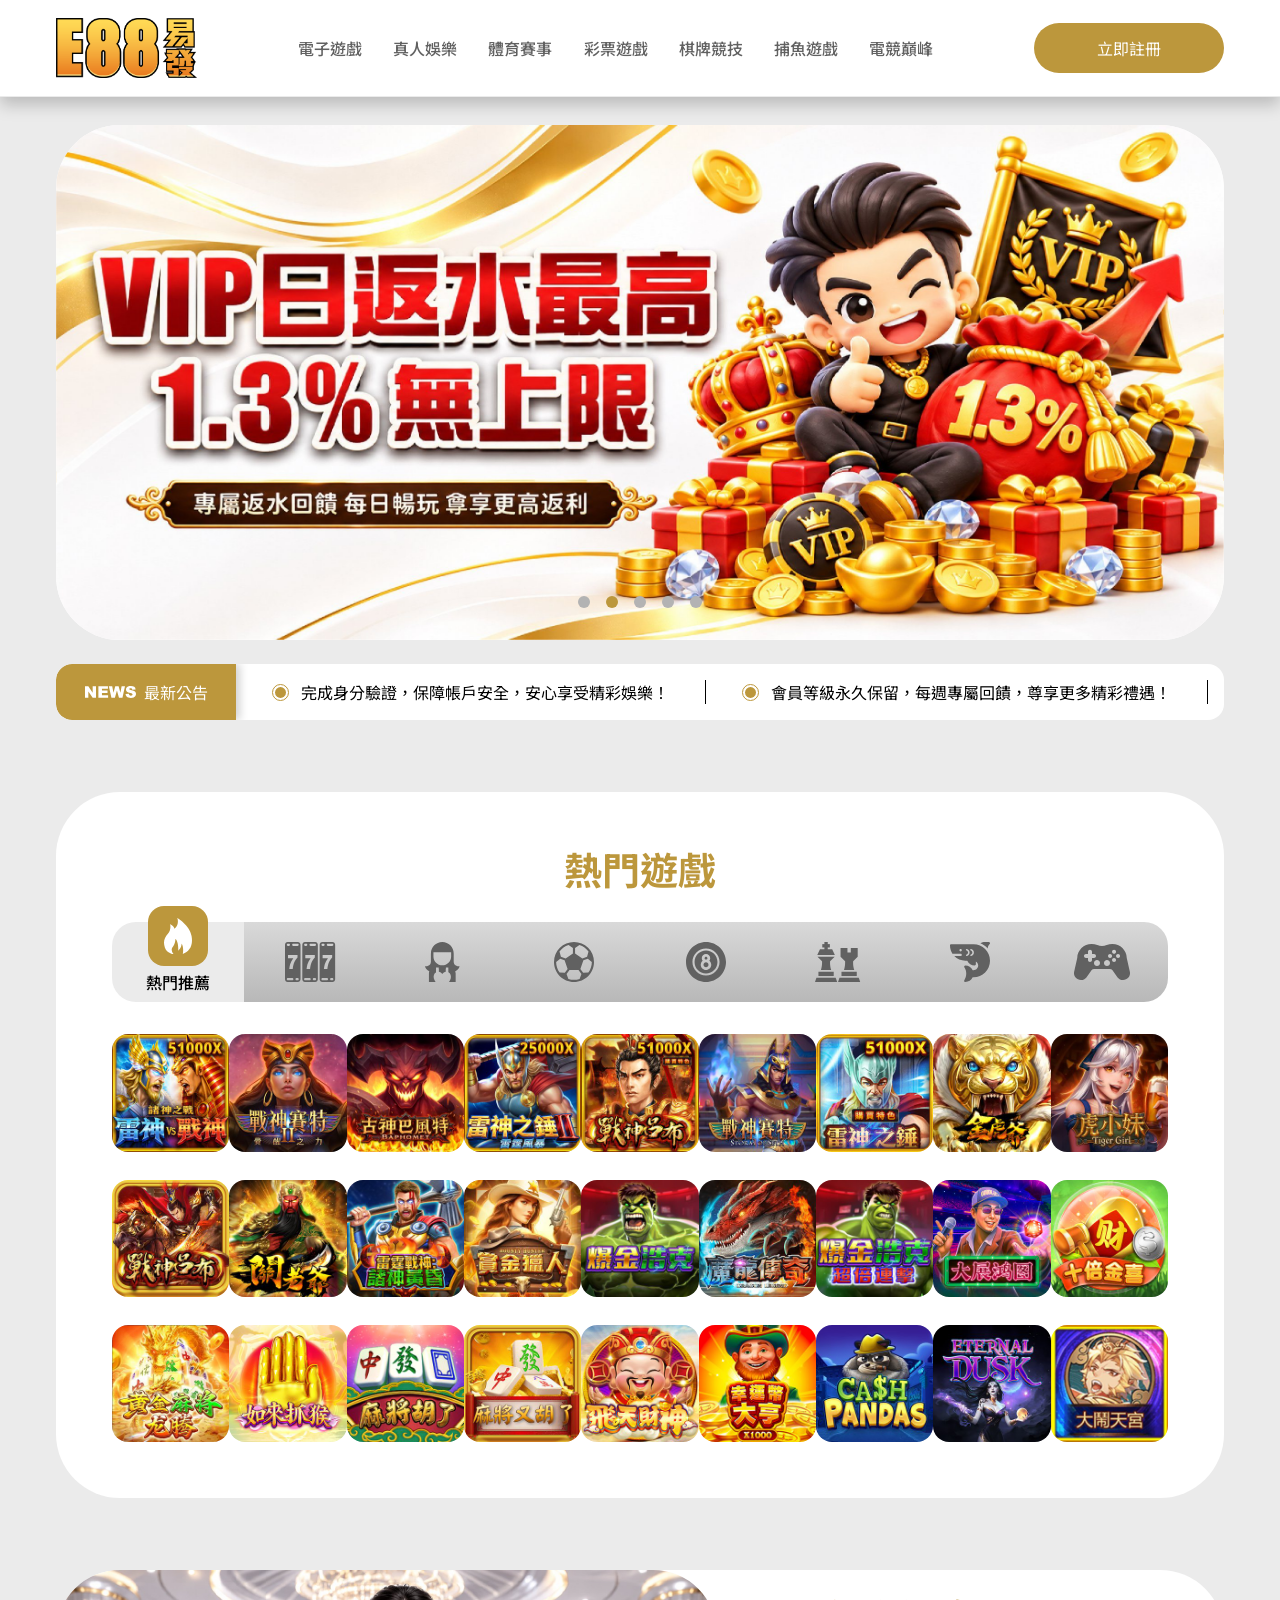
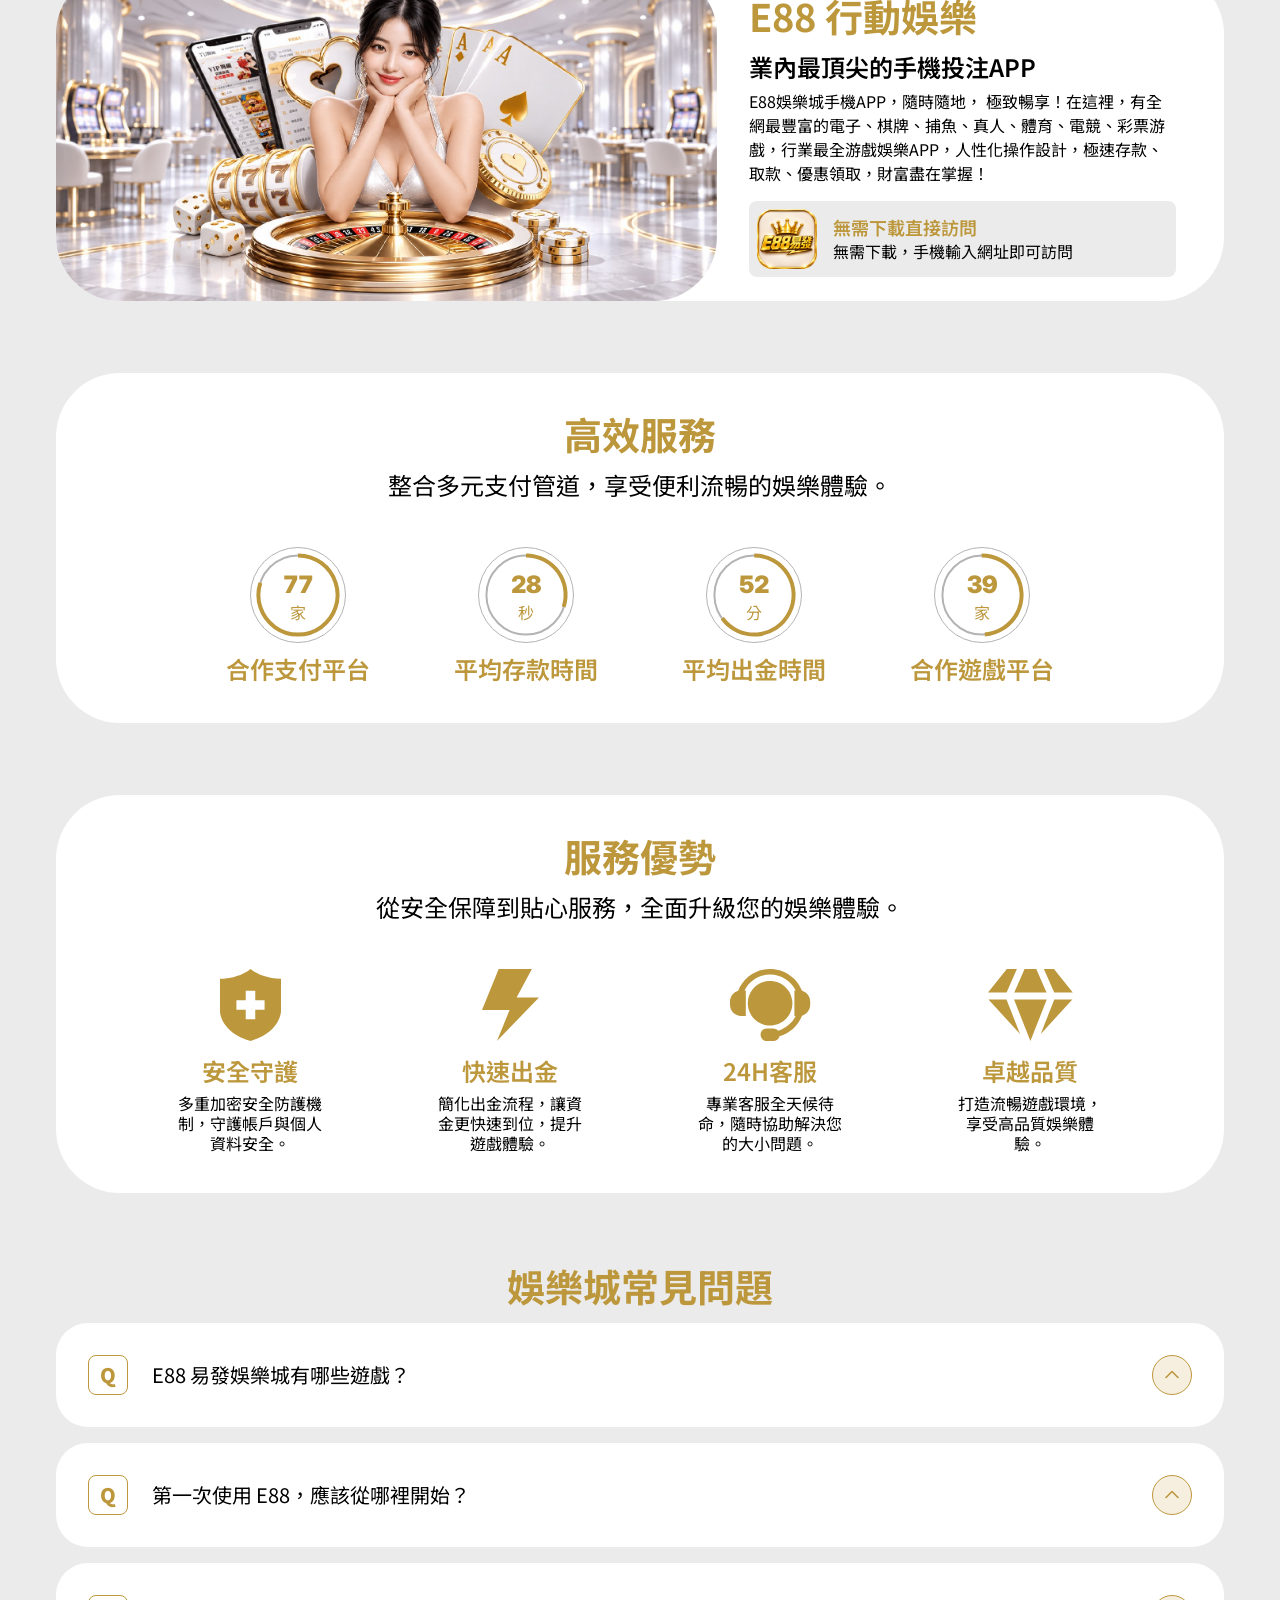
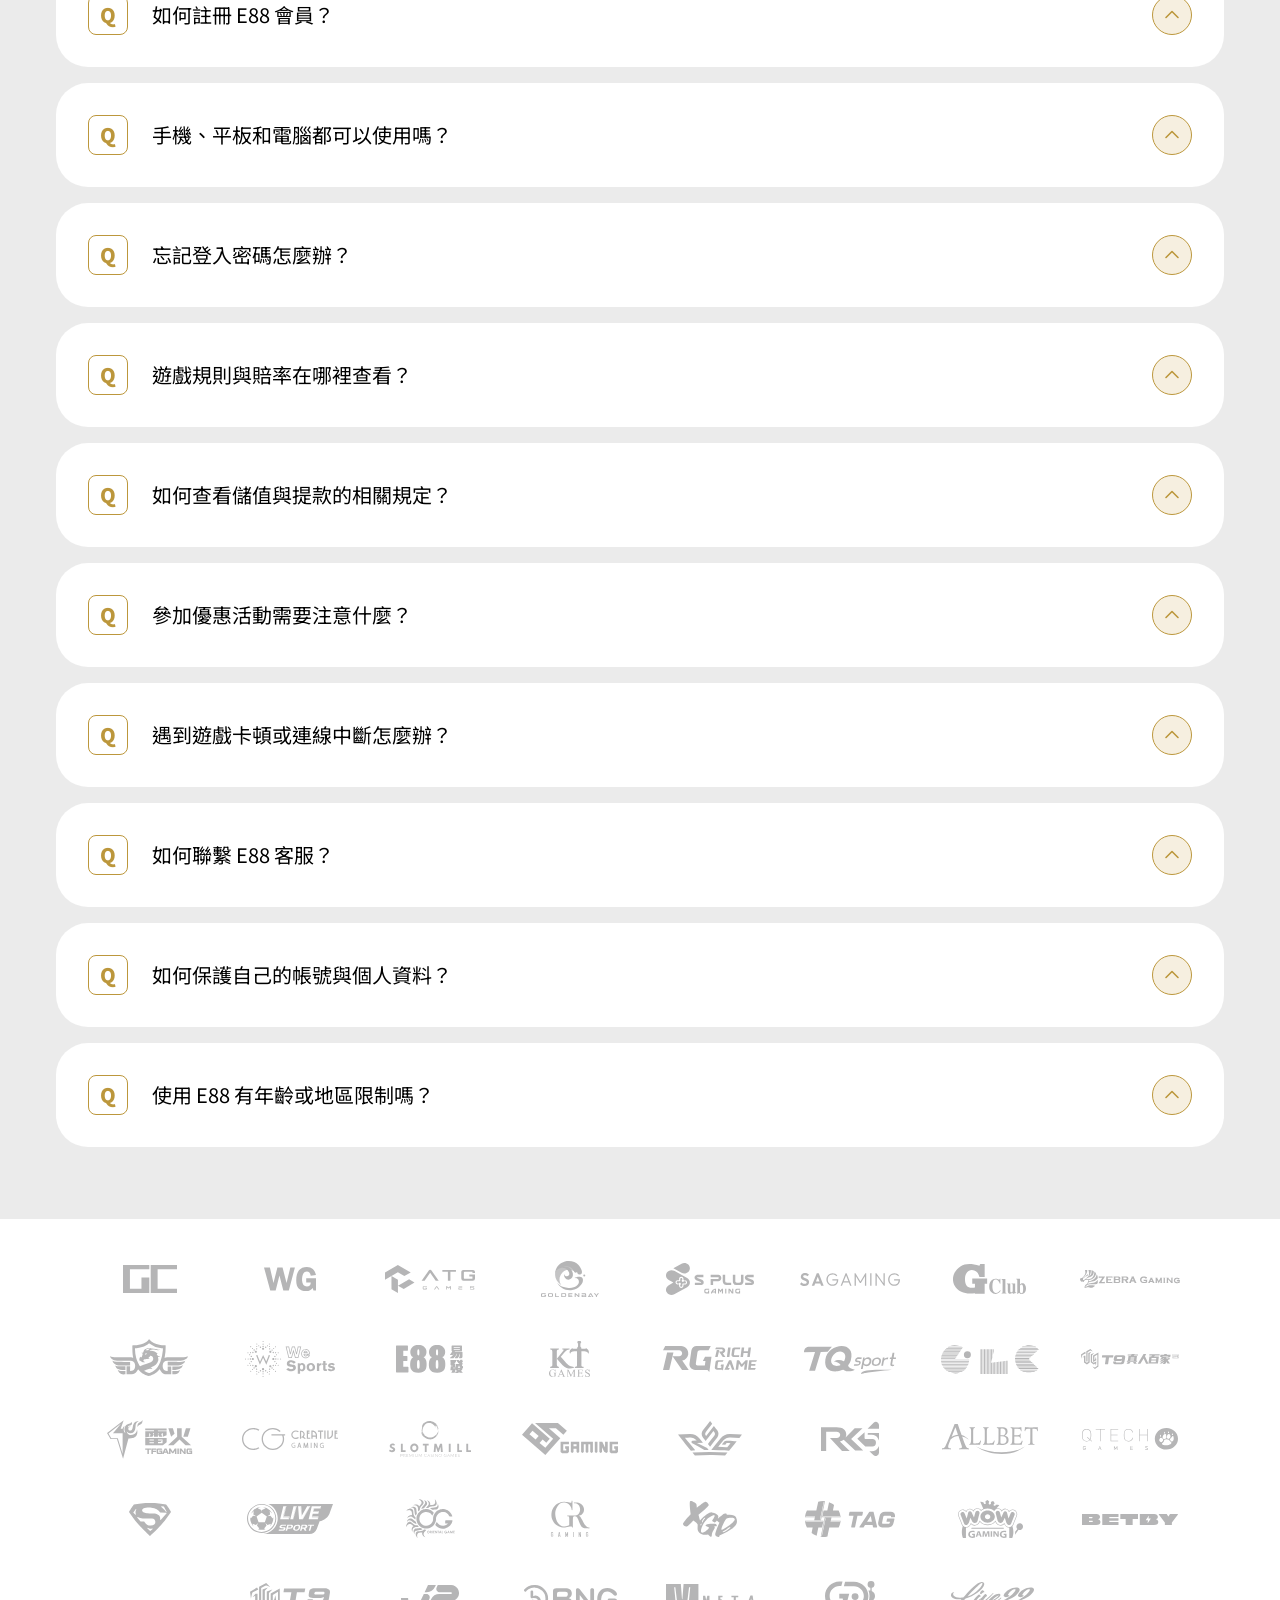
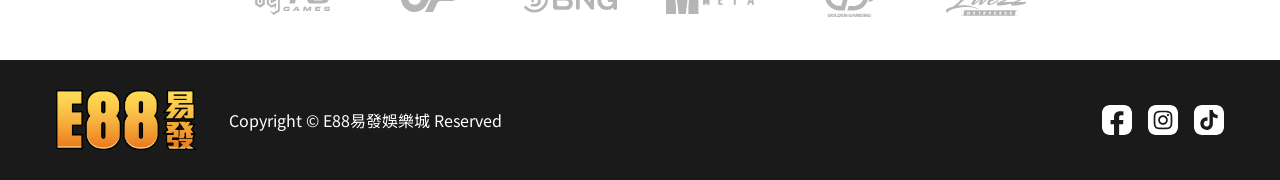
==== commit dbfebf47: "update" ====
--- a/index.html
+++ b/index.html
@@ -12,7 +12,7 @@
   <link rel="preconnect" href="https://fonts.googleapis.com">
   <link rel="preconnect" href="https://fonts.gstatic.com" crossorigin>
   <link href="https://fonts.googleapis.com/css2?family=Inter:wght@900&family=Noto+Sans+TC:wght@400;500;600;700&display=swap" rel="stylesheet">
-  <link rel="stylesheet" href="styles.css">
+  <link rel="stylesheet" href="styles.css?v=34cb79d7">
 </head>
 <body>
 
@@ -342,7 +342,7 @@
           <button type="button" class="faq__toggle" id="faq-q1" aria-expanded="false" aria-controls="faq-a1">
             <span class="faq__badge" aria-hidden="true">Q</span>
             <span class="faq__text">E88 易發娛樂城有哪些遊戲？</span>
-            <span class="faq__chevron" aria-hidden="true"><svg viewBox="0 0 40 40" width="40" height="40"><circle cx="20" cy="20" r="19.5"/><path d="M14 22.5l6-6 6 6"/></svg></span>
+            <span class="faq__chevron" aria-hidden="true"><svg viewBox="0 0 40 40" width="40" height="40"><circle cx="20" cy="20" r="19.5" fill="#f6efe0" stroke="#bc973c"/><path d="M14 22.5l6-6 6 6" fill="none" stroke="#bc973c" stroke-width="1.6" stroke-linecap="round" stroke-linejoin="round"/></svg></span>
           </button>
         </h3>
         <div class="faq__panel" id="faq-a1" role="region" aria-labelledby="faq-q1">
@@ -356,7 +356,7 @@
           <button type="button" class="faq__toggle" id="faq-q2" aria-expanded="false" aria-controls="faq-a2">
             <span class="faq__badge" aria-hidden="true">Q</span>
             <span class="faq__text">第一次使用 E88，應該從哪裡開始？</span>
-            <span class="faq__chevron" aria-hidden="true"><svg viewBox="0 0 40 40" width="40" height="40"><circle cx="20" cy="20" r="19.5"/><path d="M14 22.5l6-6 6 6"/></svg></span>
+            <span class="faq__chevron" aria-hidden="true"><svg viewBox="0 0 40 40" width="40" height="40"><circle cx="20" cy="20" r="19.5" fill="#f6efe0" stroke="#bc973c"/><path d="M14 22.5l6-6 6 6" fill="none" stroke="#bc973c" stroke-width="1.6" stroke-linecap="round" stroke-linejoin="round"/></svg></span>
           </button>
         </h3>
         <div class="faq__panel" id="faq-a2" role="region" aria-labelledby="faq-q2">
@@ -370,7 +370,7 @@
           <button type="button" class="faq__toggle" id="faq-q3" aria-expanded="false" aria-controls="faq-a3">
             <span class="faq__badge" aria-hidden="true">Q</span>
             <span class="faq__text">如何註冊 E88 會員？</span>
-            <span class="faq__chevron" aria-hidden="true"><svg viewBox="0 0 40 40" width="40" height="40"><circle cx="20" cy="20" r="19.5"/><path d="M14 22.5l6-6 6 6"/></svg></span>
+            <span class="faq__chevron" aria-hidden="true"><svg viewBox="0 0 40 40" width="40" height="40"><circle cx="20" cy="20" r="19.5" fill="#f6efe0" stroke="#bc973c"/><path d="M14 22.5l6-6 6 6" fill="none" stroke="#bc973c" stroke-width="1.6" stroke-linecap="round" stroke-linejoin="round"/></svg></span>
           </button>
         </h3>
         <div class="faq__panel" id="faq-a3" role="region" aria-labelledby="faq-q3">
@@ -384,7 +384,7 @@
           <button type="button" class="faq__toggle" id="faq-q4" aria-expanded="false" aria-controls="faq-a4">
             <span class="faq__badge" aria-hidden="true">Q</span>
             <span class="faq__text">手機、平板和電腦都可以使用嗎？</span>
-            <span class="faq__chevron" aria-hidden="true"><svg viewBox="0 0 40 40" width="40" height="40"><circle cx="20" cy="20" r="19.5"/><path d="M14 22.5l6-6 6 6"/></svg></span>
+            <span class="faq__chevron" aria-hidden="true"><svg viewBox="0 0 40 40" width="40" height="40"><circle cx="20" cy="20" r="19.5" fill="#f6efe0" stroke="#bc973c"/><path d="M14 22.5l6-6 6 6" fill="none" stroke="#bc973c" stroke-width="1.6" stroke-linecap="round" stroke-linejoin="round"/></svg></span>
           </button>
         </h3>
         <div class="faq__panel" id="faq-a4" role="region" aria-labelledby="faq-q4">
@@ -398,7 +398,7 @@
           <button type="button" class="faq__toggle" id="faq-q5" aria-expanded="false" aria-controls="faq-a5">
             <span class="faq__badge" aria-hidden="true">Q</span>
             <span class="faq__text">忘記登入密碼怎麼辦？</span>
-            <span class="faq__chevron" aria-hidden="true"><svg viewBox="0 0 40 40" width="40" height="40"><circle cx="20" cy="20" r="19.5"/><path d="M14 22.5l6-6 6 6"/></svg></span>
+            <span class="faq__chevron" aria-hidden="true"><svg viewBox="0 0 40 40" width="40" height="40"><circle cx="20" cy="20" r="19.5" fill="#f6efe0" stroke="#bc973c"/><path d="M14 22.5l6-6 6 6" fill="none" stroke="#bc973c" stroke-width="1.6" stroke-linecap="round" stroke-linejoin="round"/></svg></span>
           </button>
         </h3>
         <div class="faq__panel" id="faq-a5" role="region" aria-labelledby="faq-q5">
@@ -412,7 +412,7 @@
           <button type="button" class="faq__toggle" id="faq-q6" aria-expanded="false" aria-controls="faq-a6">
             <span class="faq__badge" aria-hidden="true">Q</span>
             <span class="faq__text">遊戲規則與賠率在哪裡查看？</span>
-            <span class="faq__chevron" aria-hidden="true"><svg viewBox="0 0 40 40" width="40" height="40"><circle cx="20" cy="20" r="19.5"/><path d="M14 22.5l6-6 6 6"/></svg></span>
+            <span class="faq__chevron" aria-hidden="true"><svg viewBox="0 0 40 40" width="40" height="40"><circle cx="20" cy="20" r="19.5" fill="#f6efe0" stroke="#bc973c"/><path d="M14 22.5l6-6 6 6" fill="none" stroke="#bc973c" stroke-width="1.6" stroke-linecap="round" stroke-linejoin="round"/></svg></span>
           </button>
         </h3>
         <div class="faq__panel" id="faq-a6" role="region" aria-labelledby="faq-q6">
@@ -426,7 +426,7 @@
           <button type="button" class="faq__toggle" id="faq-q7" aria-expanded="false" aria-controls="faq-a7">
             <span class="faq__badge" aria-hidden="true">Q</span>
             <span class="faq__text">如何查看儲值與提款的相關規定？</span>
-            <span class="faq__chevron" aria-hidden="true"><svg viewBox="0 0 40 40" width="40" height="40"><circle cx="20" cy="20" r="19.5"/><path d="M14 22.5l6-6 6 6"/></svg></span>
+            <span class="faq__chevron" aria-hidden="true"><svg viewBox="0 0 40 40" width="40" height="40"><circle cx="20" cy="20" r="19.5" fill="#f6efe0" stroke="#bc973c"/><path d="M14 22.5l6-6 6 6" fill="none" stroke="#bc973c" stroke-width="1.6" stroke-linecap="round" stroke-linejoin="round"/></svg></span>
           </button>
         </h3>
         <div class="faq__panel" id="faq-a7" role="region" aria-labelledby="faq-q7">
@@ -440,7 +440,7 @@
           <button type="button" class="faq__toggle" id="faq-q8" aria-expanded="false" aria-controls="faq-a8">
             <span class="faq__badge" aria-hidden="true">Q</span>
             <span class="faq__text">參加優惠活動需要注意什麼？</span>
-            <span class="faq__chevron" aria-hidden="true"><svg viewBox="0 0 40 40" width="40" height="40"><circle cx="20" cy="20" r="19.5"/><path d="M14 22.5l6-6 6 6"/></svg></span>
+            <span class="faq__chevron" aria-hidden="true"><svg viewBox="0 0 40 40" width="40" height="40"><circle cx="20" cy="20" r="19.5" fill="#f6efe0" stroke="#bc973c"/><path d="M14 22.5l6-6 6 6" fill="none" stroke="#bc973c" stroke-width="1.6" stroke-linecap="round" stroke-linejoin="round"/></svg></span>
           </button>
         </h3>
         <div class="faq__panel" id="faq-a8" role="region" aria-labelledby="faq-q8">
@@ -454,7 +454,7 @@
           <button type="button" class="faq__toggle" id="faq-q9" aria-expanded="false" aria-controls="faq-a9">
             <span class="faq__badge" aria-hidden="true">Q</span>
             <span class="faq__text">遇到遊戲卡頓或連線中斷怎麼辦？</span>
-            <span class="faq__chevron" aria-hidden="true"><svg viewBox="0 0 40 40" width="40" height="40"><circle cx="20" cy="20" r="19.5"/><path d="M14 22.5l6-6 6 6"/></svg></span>
+            <span class="faq__chevron" aria-hidden="true"><svg viewBox="0 0 40 40" width="40" height="40"><circle cx="20" cy="20" r="19.5" fill="#f6efe0" stroke="#bc973c"/><path d="M14 22.5l6-6 6 6" fill="none" stroke="#bc973c" stroke-width="1.6" stroke-linecap="round" stroke-linejoin="round"/></svg></span>
           </button>
         </h3>
         <div class="faq__panel" id="faq-a9" role="region" aria-labelledby="faq-q9">
@@ -468,7 +468,7 @@
           <button type="button" class="faq__toggle" id="faq-q10" aria-expanded="false" aria-controls="faq-a10">
             <span class="faq__badge" aria-hidden="true">Q</span>
             <span class="faq__text">如何聯繫 E88 客服？</span>
-            <span class="faq__chevron" aria-hidden="true"><svg viewBox="0 0 40 40" width="40" height="40"><circle cx="20" cy="20" r="19.5"/><path d="M14 22.5l6-6 6 6"/></svg></span>
+            <span class="faq__chevron" aria-hidden="true"><svg viewBox="0 0 40 40" width="40" height="40"><circle cx="20" cy="20" r="19.5" fill="#f6efe0" stroke="#bc973c"/><path d="M14 22.5l6-6 6 6" fill="none" stroke="#bc973c" stroke-width="1.6" stroke-linecap="round" stroke-linejoin="round"/></svg></span>
           </button>
         </h3>
         <div class="faq__panel" id="faq-a10" role="region" aria-labelledby="faq-q10">
@@ -482,7 +482,7 @@
           <button type="button" class="faq__toggle" id="faq-q11" aria-expanded="false" aria-controls="faq-a11">
             <span class="faq__badge" aria-hidden="true">Q</span>
             <span class="faq__text">如何保護自己的帳號與個人資料？</span>
-            <span class="faq__chevron" aria-hidden="true"><svg viewBox="0 0 40 40" width="40" height="40"><circle cx="20" cy="20" r="19.5"/><path d="M14 22.5l6-6 6 6"/></svg></span>
+            <span class="faq__chevron" aria-hidden="true"><svg viewBox="0 0 40 40" width="40" height="40"><circle cx="20" cy="20" r="19.5" fill="#f6efe0" stroke="#bc973c"/><path d="M14 22.5l6-6 6 6" fill="none" stroke="#bc973c" stroke-width="1.6" stroke-linecap="round" stroke-linejoin="round"/></svg></span>
           </button>
         </h3>
         <div class="faq__panel" id="faq-a11" role="region" aria-labelledby="faq-q11">
@@ -496,7 +496,7 @@
           <button type="button" class="faq__toggle" id="faq-q12" aria-expanded="false" aria-controls="faq-a12">
             <span class="faq__badge" aria-hidden="true">Q</span>
             <span class="faq__text">使用 E88 有年齡或地區限制嗎？</span>
-            <span class="faq__chevron" aria-hidden="true"><svg viewBox="0 0 40 40" width="40" height="40"><circle cx="20" cy="20" r="19.5"/><path d="M14 22.5l6-6 6 6"/></svg></span>
+            <span class="faq__chevron" aria-hidden="true"><svg viewBox="0 0 40 40" width="40" height="40"><circle cx="20" cy="20" r="19.5" fill="#f6efe0" stroke="#bc973c"/><path d="M14 22.5l6-6 6 6" fill="none" stroke="#bc973c" stroke-width="1.6" stroke-linecap="round" stroke-linejoin="round"/></svg></span>
           </button>
         </h3>
         <div class="faq__panel" id="faq-a12" role="region" aria-labelledby="faq-q12">
@@ -575,6 +575,6 @@
   </div>
 </footer>
 
-<script src="script.js"></script>
+<script src="script.js?v=dadce866"></script>
 </body>
 </html>
--- a/styles.css
+++ b/styles.css
@@ -445,7 +445,6 @@
 @media (max-width: 768px) {
   :root { --gutter: 16px; --radius-xl: 24px; --section-gap: 40px; }
 
-  .btn-primary { width: 120px; height: 40px; font-size: 14px; }
 
   main { padding-top: 16px; }
   .hero { gap: 16px; }
@@ -559,11 +558,13 @@
   #games { scroll-margin-top: 110px; }
   .topbar__inner { height: 80px; gap: 12px; padding-top: 0; }
   .logo img { height: 48px; }
-  .topbar .btn-primary { width: 150px; height: 44px; font-size: 15px; }
+  /* 手機：所有按鈕與頁首「立即註冊」同尺寸 */
+  .btn-primary { width: 150px; height: 44px; font-size: 15px; }
+  .intro__body .btn-primary { align-self: center; }   /* 分頁主視覺按鈕置中 */
 }
 @media (max-width: 400px) {
   .logo img { height: 42px; }
-  .topbar .btn-primary { width: 120px; height: 40px; font-size: 14px; }
+  .btn-primary { width: 120px; height: 40px; font-size: 14px; }
 }
 @media (prefers-reduced-motion: reduce) {
   .mainnav, .menu-toggle span { transition: none; }
